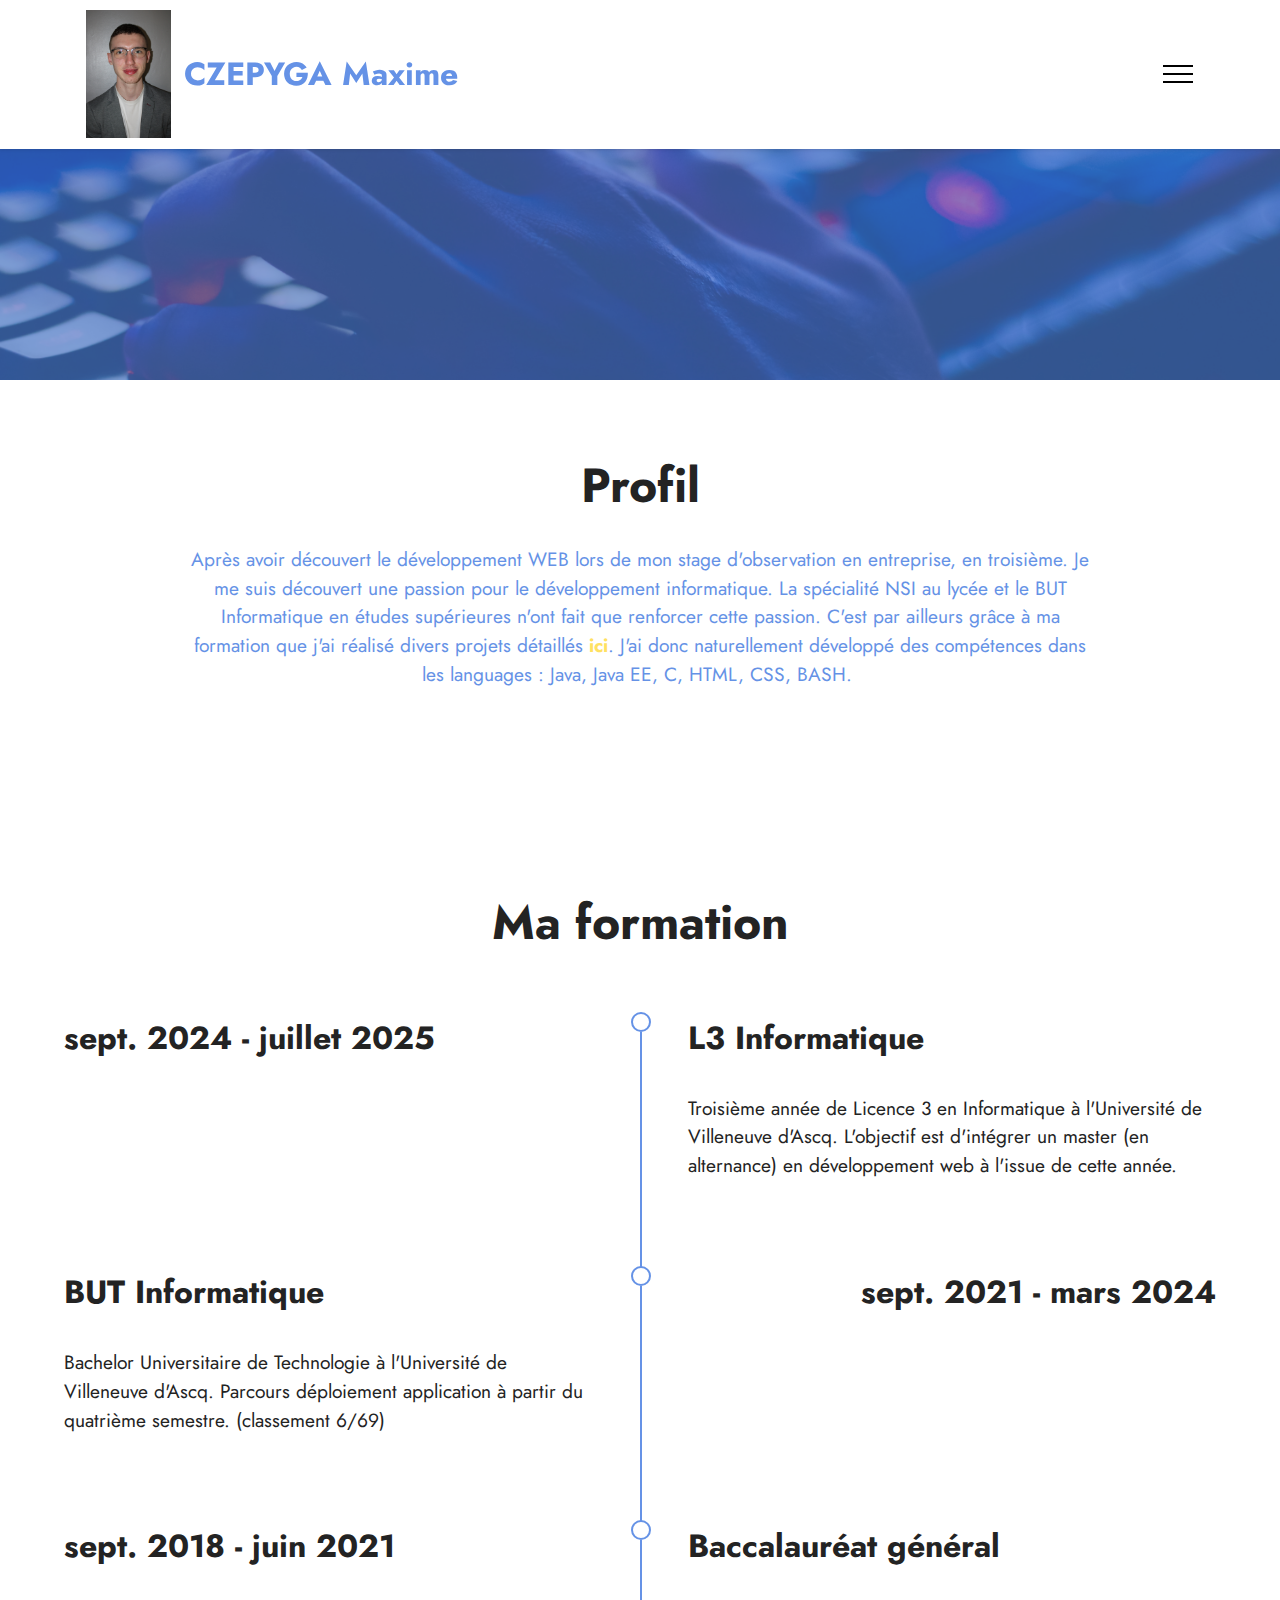
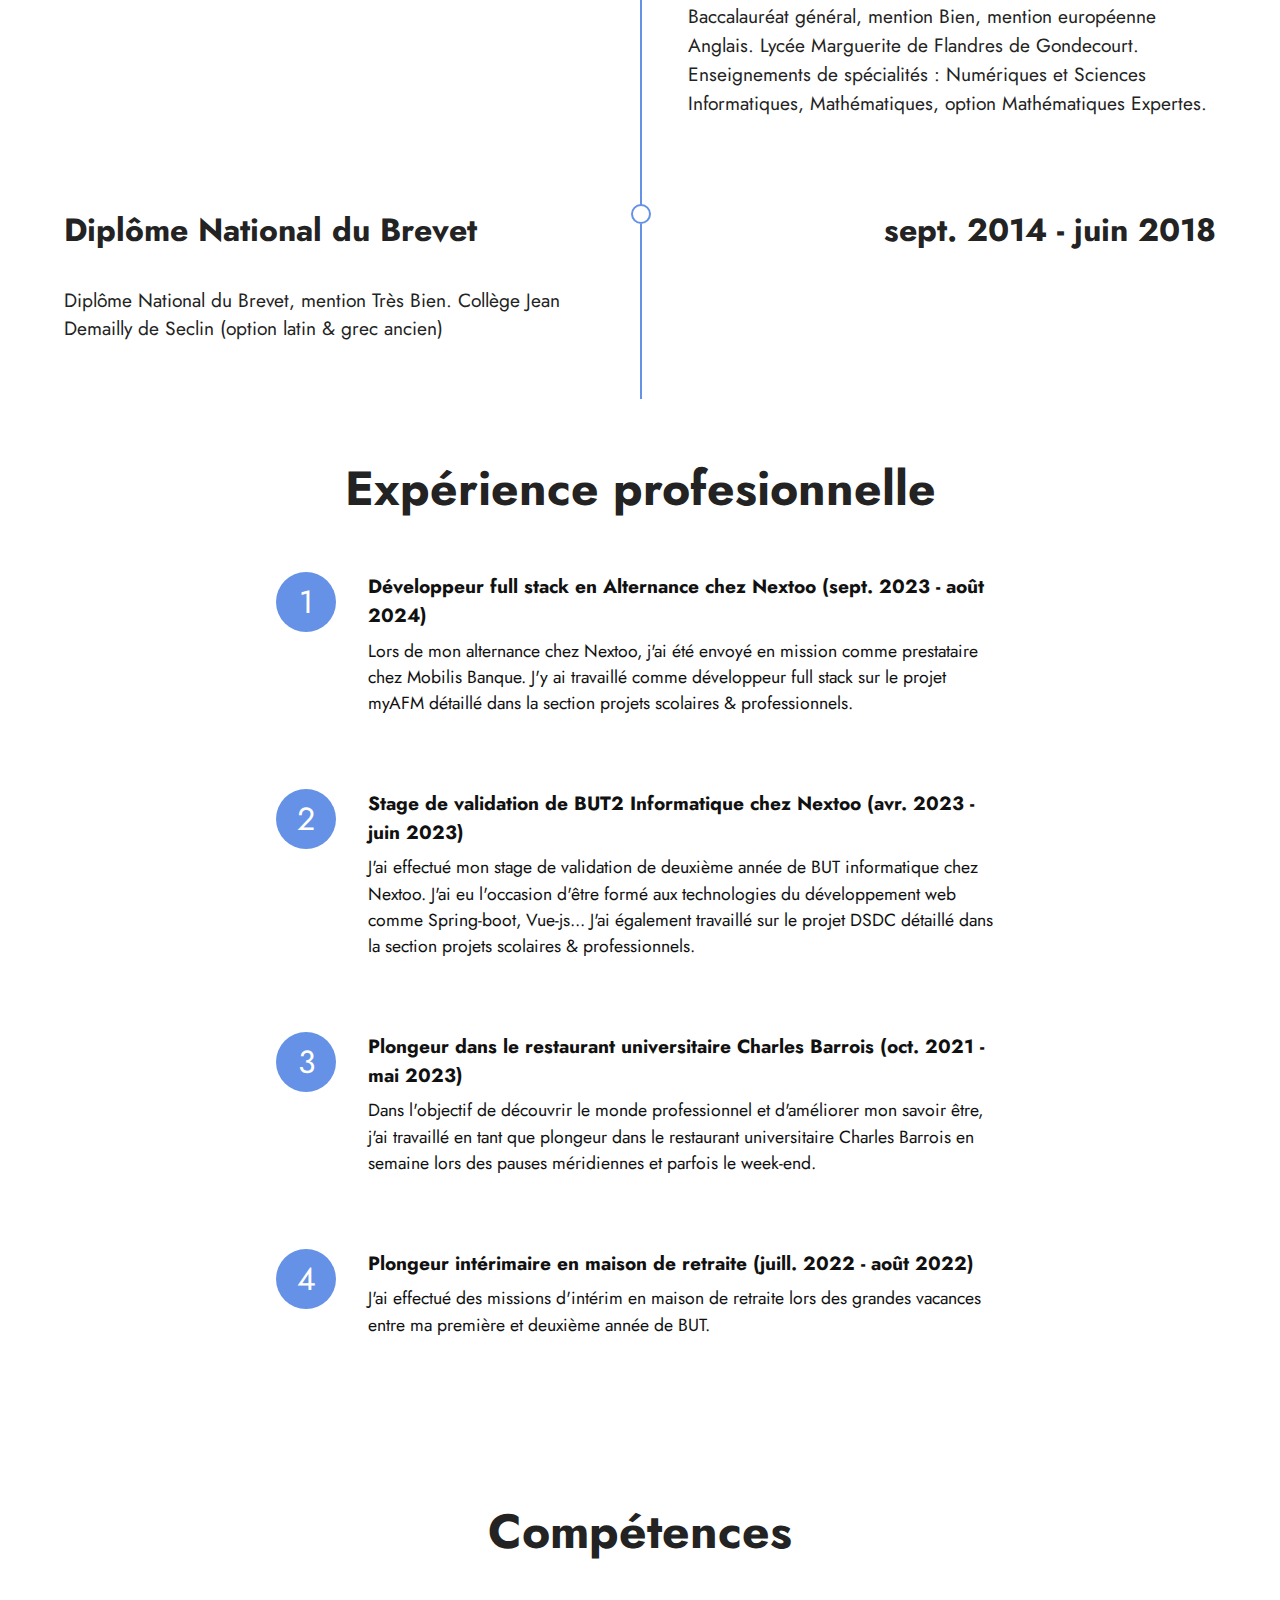
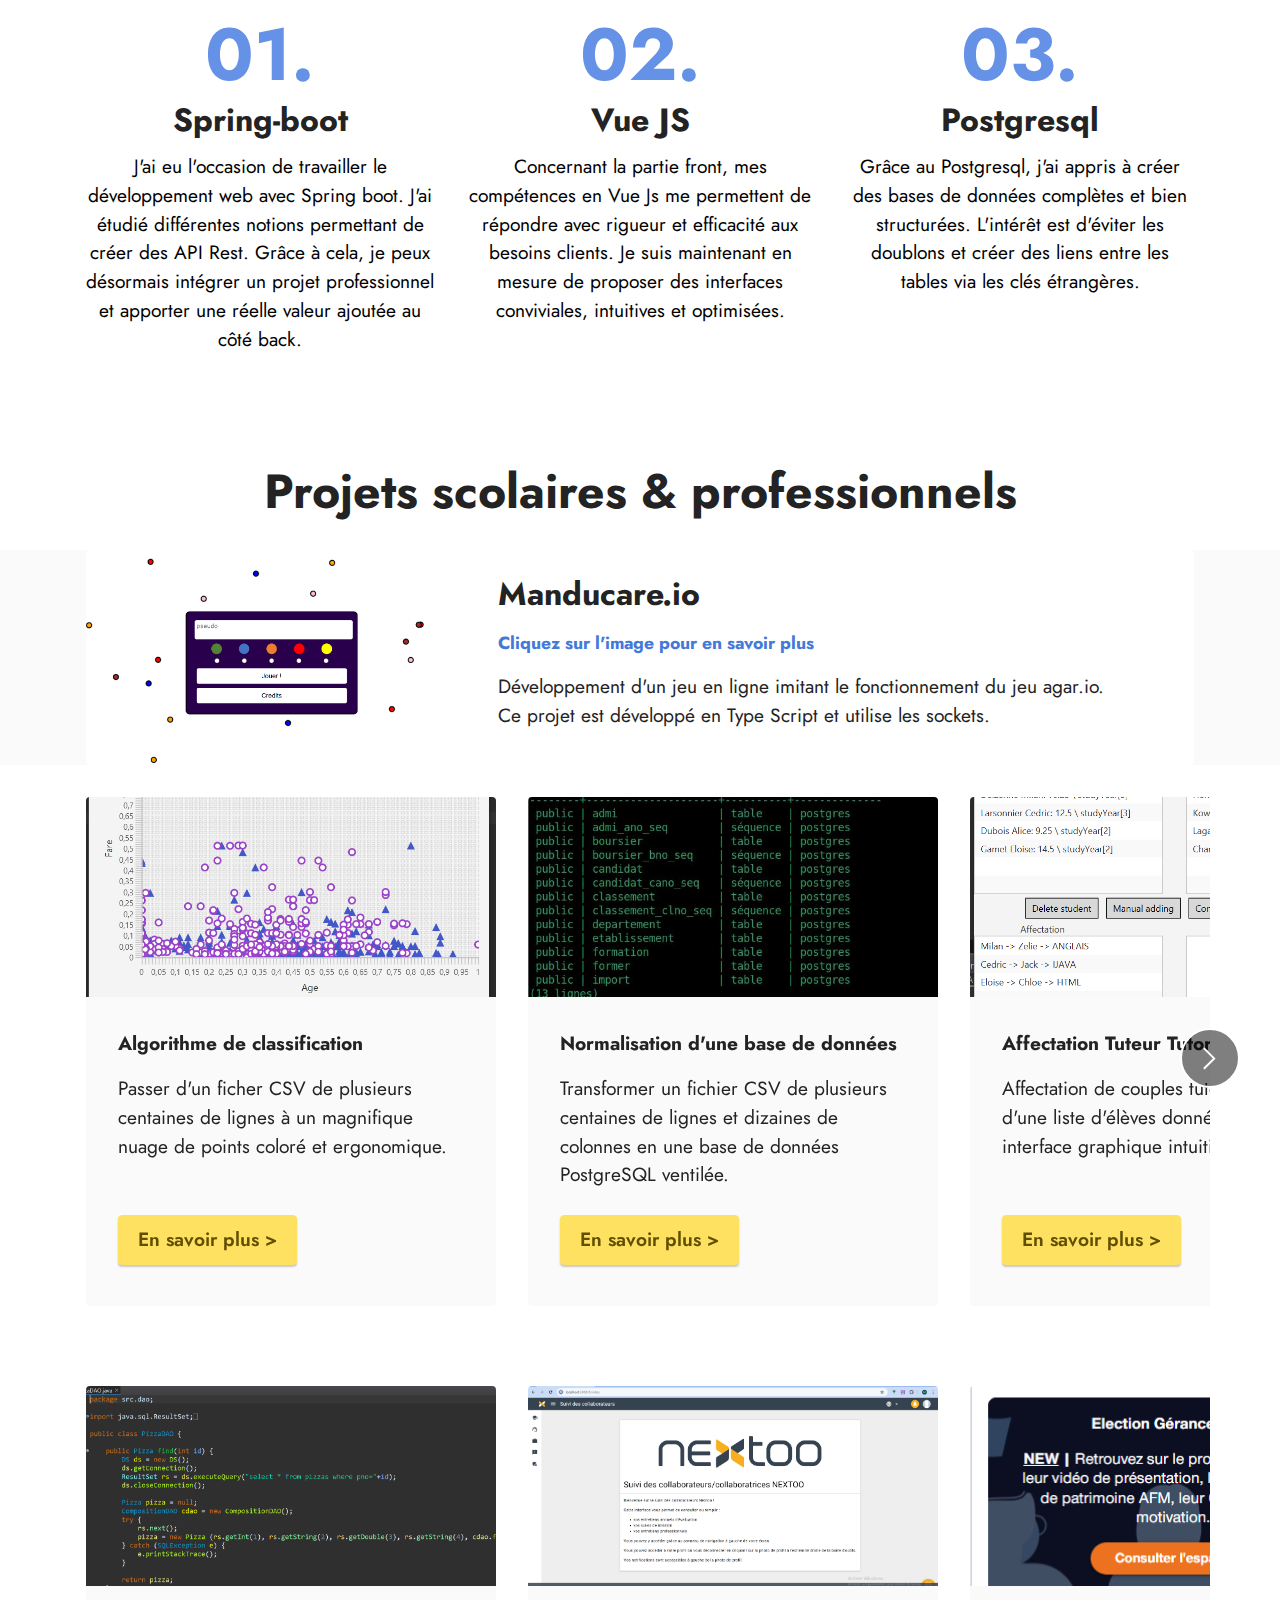
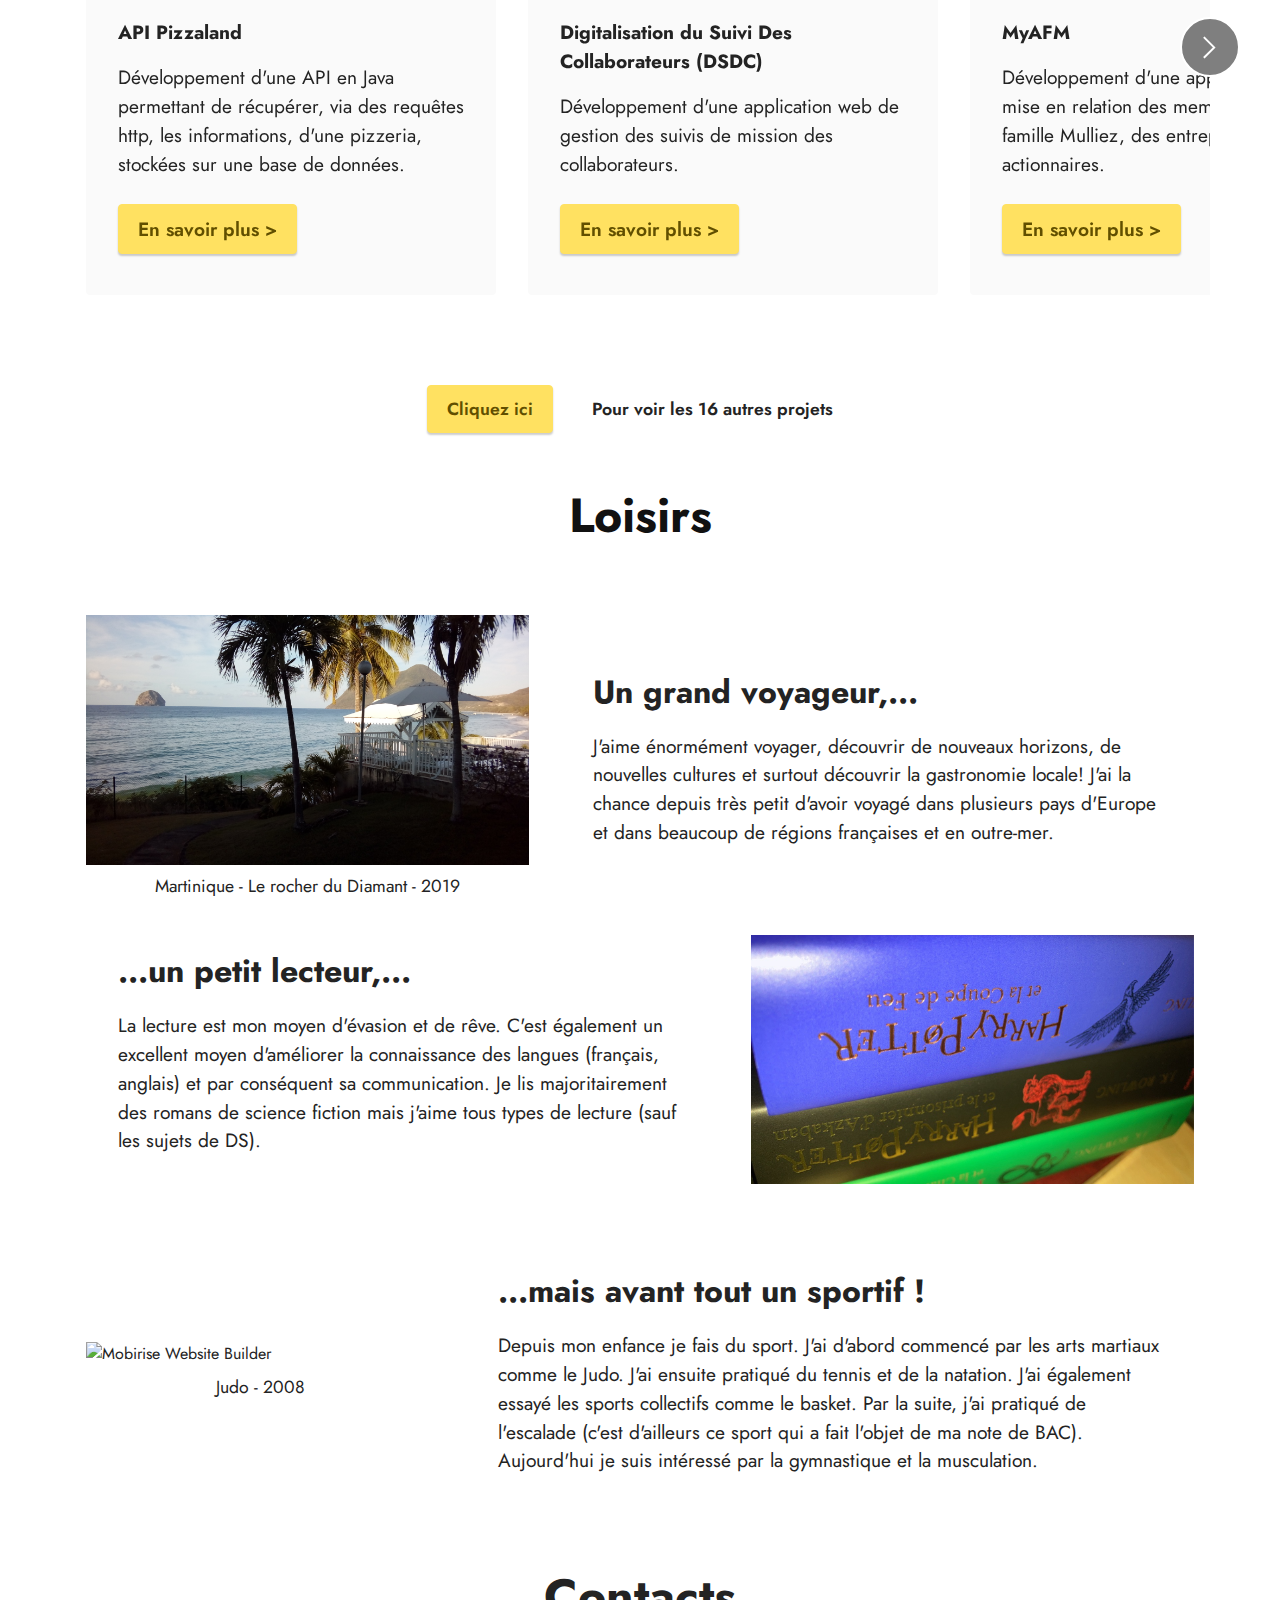
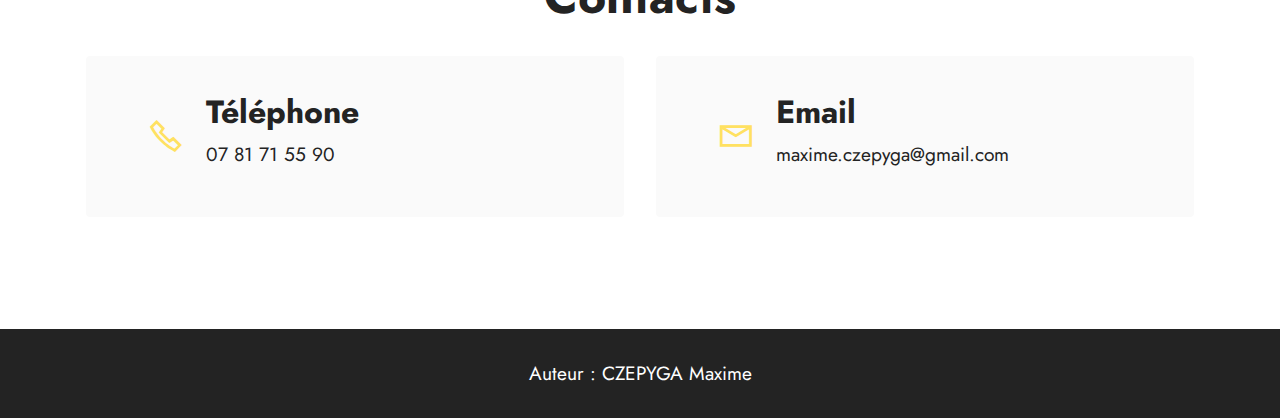
==== index.html @ dbf0fa05 "Add files via upload" ====
<!DOCTYPE html>
<html  >
<head>
  <!-- Site made with Mobirise Website Builder v5.6.13, https://mobirise.com -->
  <meta charset="UTF-8">
  <meta http-equiv="X-UA-Compatible" content="IE=edge">
  <meta name="generator" content="Mobirise v5.6.13, mobirise.com">
  <meta name="twitter:card" content="summary_large_image"/>
  <meta name="twitter:image:src" content="">
  <meta property="og:image" content="">
  <meta name="twitter:title" content="Mon portfolio">
  <meta name="viewport" content="width=device-width, initial-scale=1, minimum-scale=1">
  <link rel="shortcut icon" href="assets/images/photo-de-profil-1.jpg" type="image/x-icon">
  <meta name="description" content="">
  
  
  <title>Mon portfolio</title>
  <link rel="stylesheet" href="assets/web/assets/mobirise-icons2/mobirise2.css">
  <link rel="stylesheet" href="assets/bootstrap/css/bootstrap.min.css">
  <link rel="stylesheet" href="assets/bootstrap/css/bootstrap-grid.min.css">
  <link rel="stylesheet" href="assets/bootstrap/css/bootstrap-reboot.min.css">
  <link rel="stylesheet" href="assets/dropdown/css/style.css">
  <link rel="stylesheet" href="assets/socicon/css/styles.css">
  <link rel="stylesheet" href="assets/theme/css/style.css">
  <link rel="preload" href="https://fonts.googleapis.com/css?family=Jost:100,200,300,400,500,600,700,800,900,100i,200i,300i,400i,500i,600i,700i,800i,900i&display=swap" as="style" onload="this.onload=null;this.rel='stylesheet'">
  <noscript><link rel="stylesheet" href="https://fonts.googleapis.com/css?family=Jost:100,200,300,400,500,600,700,800,900,100i,200i,300i,400i,500i,600i,700i,800i,900i&display=swap"></noscript>
  <link rel="preload" as="style" href="assets/mobirise/css/mbr-additional.css"><link rel="stylesheet" href="assets/mobirise/css/mbr-additional.css" type="text/css">
  
  
  
  
</head>
<body>
  
  <section data-bs-version="5.1" class="menu menu1 cid-tnAchIpyPB" once="menu" id="menu1-0">
    

    <nav class="navbar navbar-dropdown navbar-fixed-top collapsed">
        <div class="container">
            <div class="navbar-brand">
                <span class="navbar-logo">
                    
                        <img src="assets/images/photo-de-profil-1.jpg" alt="Mobirise Website Builder" style="height: 8rem;">
                    
                </span>
                <span class="navbar-caption-wrap"><a class="navbar-caption text-success display-5" style="cursor: default;">CZEPYGA Maxime</a></span>
            </div>
            <button class="navbar-toggler" type="button" data-toggle="collapse" data-bs-toggle="collapse" data-target="#navbarSupportedContent" data-bs-target="#navbarSupportedContent" aria-controls="navbarNavAltMarkup" aria-expanded="false" aria-label="Toggle navigation">
                <div class="hamburger">
                    <span></span>
                    <span></span>
                    <span></span>
                    <span></span>
                </div>
            </button>
            <div class="collapse navbar-collapse" id="navbarSupportedContent">
                <ul class="navbar-nav nav-dropdown nav-right" data-app-modern-menu="true">
                    <li class="nav-item"><a class="nav-link link text-black text-primary display-4" href="index.html#content4-k">Profil</a></li>
                    <li class="nav-item"><a class="nav-link link text-black text-primary display-4" href="index.html#timeline1-d">Formation</a></li>
                    <li class="nav-item"><a class="nav-link link text-black text-primary display-4" href="index.html#content4-1p">Projets scolaires & professionnels</a></li>
                    <li class="nav-item"><a class="nav-link link text-black text-primary display-4" href="index.html#image1-g">Loisirs</a></li>
                    <li class="nav-item"><a class="nav-link link text-black text-primary display-4" href="index.html#contacts2-i">Contact</a></li></ul>
                
                
            </div>
        </div>
    </nav>
</section>

<section data-bs-version="5.1" class="info3 cid-tnAeCij2pX" id="info3-4">

    

    
    <div class="mbr-overlay" style="opacity: 0.6; background-color: rgb(68, 121, 217);">
    </div>

    <div class="container">
        <div class="row justify-content-center">
            <div class="card col-12 col-lg-10">
                <div class="card-wrapper">
                    <div class="card-box align-center">
                        <h4 class="card-title mbr-fonts-style align-center mb-4 display-1"></h4>
                        
                        
                    </div>
                </div>
            </div>
        </div>
    </div>
</section>

<section data-bs-version="5.1" class="content4 cid-tnApEkeN7K" id="content4-k">
    

    
    
    <div class="container">
        <div class="row justify-content-center">
            <div class="title col-md-12 col-lg-10">
                <h3 class="mbr-section-title mbr-fonts-style align-center mb-4 display-2">
                    <strong>Profil</strong></h3>
                <h4 class="mbr-section-subtitle align-center mbr-fonts-style mb-4 display-7">
                    Après avoir découvert le développement WEB lors de mon stage d'observation en entreprise, en troisième. Je me suis découvert une passion pour le développement informatique. La spécialité NSI au lycée et le BUT Informatique en études supérieures n'ont fait que renforcer cette passion. C'est par ailleurs grâce à ma formation que j'ai réalisé divers projets détaillés <a href="index.html#slider4-1j" class="text-primary"><strong>ici</strong></a>. J'ai donc naturellement développé des compétences dans les languages : Java, Java EE, C, HTML, CSS, BASH.&nbsp;</h4>
                
            </div>
        </div>
    </div>
</section>

<section data-bs-version="5.1" class="timeline1 cid-tnAfLtJvuX" id="timeline1-d">
    

    
    
    <div class="timelines-container container-fluid" mbri-timelines="">
        <div class="mbr-section-head">
            <h3 class="mbr-section-title mbr-fonts-style align-center mb-0 display-2">
                <strong>Ma formation</strong></h3>
            
        </div>
        <div class="row timeline-element mb-2 mt-4">
            <div class="timeline-date col-12 col-md-6">
                <div class="timeline-date-wrapper">
                    <p class="mbr-timeline-date mbr-fonts-style display-5">
                        <strong>sept. 2024 - juillet 2025</strong></p>
                </div>
            </div>
            <span class="iconBackground"></span>
            <div class="col-12 col-md-6">
                <div class="timeline-text-wrapper">
                    <h4 class="mbr-timeline-title mbr-fonts-style mb-4 display-5"><strong>L3 Informatique&nbsp;</strong></h4>
                    
                    <p class="mbr-text mbr-fonts-style display-7">Troisième année de Licence 3 en Informatique à l'Université de Villeneuve d'Ascq. L'objectif est d'intégrer un master (en alternance) en développement web à l'issue de cette année.</p>
                </div>
            </div>
        </div>
        <div class="row timeline-element mb-2">
            <div class="col-12 col-md-6">
                <div class="timeline-text-wrapper">
                    <h4 class="mbr-timeline-title mbr-fonts-style mb-4 display-5"><strong>BUT Informatique&nbsp;</strong></h4>
                    
                    <p class="mbr-text mbr-fonts-style display-7">Bachelor Universitaire de Technologie à l'Université de Villeneuve d'Ascq. Parcours déploiement application à partir du quatrième semestre. (classement 6/69)</p>
                </div>
            </div>
            <span class="iconBackground"></span>
            <div class="timeline-date col-12 col-md-6">
                <div class="timeline-date-wrapper">
                    <p class="mbr-timeline-date mbr-fonts-style display-5"><strong>sept. 2021 - mars 2024</strong><br></p>
                </div>
            </div>
        </div>
        <div class="row timeline-element mb-2">
            <div class="timeline-date col-12 col-md-6">
                <div class="timeline-date-wrapper">
                    <p class="mbr-timeline-date mbr-fonts-style display-5"><strong>sept. 2018 - juin 2021</strong><br></p>
                </div>
            </div>
            <span class="iconBackground"></span>
            <div class="col-12 col-md-6">
                <div class="timeline-text-wrapper">
                    <h4 class="mbr-timeline-title mbr-fonts-style mb-4 display-5"><strong>Baccalauréat général&nbsp;</strong></h4>
                    
                    <p class="mbr-text mbr-fonts-style display-7">
                        Baccalauréat général, mention Bien, mention européenne Anglais. Lycée Marguerite de Flandres de Gondecourt. Enseignements de spécialités : Numériques et Sciences Informatiques, Mathématiques, option Mathématiques Expertes.</p>
                </div>
            </div>
        </div>
        <div class="row timeline-element mb-2">
            <div class="col-12 col-md-6">
                <div class="timeline-text-wrapper">
                    <h4 class="mbr-timeline-title mbr-fonts-style mb-4 display-5"><strong>Diplôme National du Brevet</strong></h4>
                    
                    <p class="mbr-text mbr-fonts-style display-7">
                        Diplôme National du Brevet, mention Très Bien. Collège Jean Demailly de Seclin (option latin &amp; grec ancien)
                    </p>
                </div>
            </div>
            <span class="iconBackground"></span>
            <div class="timeline-date col-12 col-md-6">
                <div class="timeline-date-wrapper">
                    <p class="mbr-timeline-date mbr-fonts-style display-5"><strong>&nbsp;sept. 2014 - juin 2018</strong></p>
                </div>
            </div>
        </div>
        
        
        
        
        
        
        
        
    </div>
</section>

<section data-bs-version="5.1" class="features19 cid-udN1yc8t5Q" id="features20-2m">

    

    
    
    <div class="container">
        <div class="row justify-content-center">
            <div class="col-md-12 col-lg-9">
                <div class="card-wrapper pb-4">
                    <div class="card-box align-center">
                        <h4 class="card-title mbr-fonts-style mb-4 display-2">
                            <strong>Expérience profesionnelle</strong></h4>
                        
                        
                    </div>
                </div>
            </div>
            <div class="col-12 col-md-8">
                <div class="item mbr-flex">
                    <div class="icon-box">
                        <span class="step-number mbr-fonts-style display-5">1</span>
                    </div>
                    <div class="text-box">
                        <h4 class="icon-title card-title mbr-black mbr-fonts-style display-7"><strong>Développeur full stack en Alternance chez Nextoo (sept. 2023 - août 2024)</strong></h4>
                        <h5 class="icon-text mbr-black mbr-fonts-style display-4">Lors de mon alternance chez Nextoo, j'ai été envoyé en mission comme prestataire chez Mobilis Banque. J'y ai travaillé comme développeur full stack sur le projet myAFM détaillé dans la section projets scolaires &amp; professionnels.</h5>
                    </div>
                </div>
                <div class="item mbr-flex">
                    <div class="icon-box">
                        <span class="step-number mbr-fonts-style display-5">2</span>
                    </div>
                    <div class="text-box">
                        <h4 class="icon-title card-title mbr-black mbr-fonts-style display-7">
                            <strong>Stage de validation de BUT2 Informatique chez Nextoo (avr. 2023 - juin 2023)</strong></h4>
                        <h5 class="icon-text mbr-black mbr-fonts-style display-4">J'ai effectué mon stage de validation de deuxième année de BUT informatique chez Nextoo. J'ai eu l'occasion d'être formé aux technologies du développement web comme Spring-boot, Vue-js... J'ai également travaillé sur le projet DSDC détaillé dans la section projets scolaires &amp; professionnels.</h5>
                    </div>
                </div>
                <div class="item mbr-flex">
                    <div class="icon-box">
                        <span class="step-number mbr-fonts-style display-5">3</span>
                    </div>
                    <div class="text-box">
                        <h4 class="icon-title card-title mbr-black mbr-fonts-style display-7"><strong>Plongeur dans le restaurant universitaire Charles Barrois (oct. 2021 - mai 2023)</strong></h4>
                        <h5 class="icon-text mbr-black mbr-fonts-style display-4">Dans l'objectif de découvrir le monde professionnel et d'améliorer mon savoir être, j'ai travaillé en tant que plongeur dans le restaurant universitaire Charles Barrois en semaine lors des pauses méridiennes et parfois le week-end.</h5>
                    </div>
                </div>
                <div class="item mbr-flex last">
                    <div class="icon-box">
                        <span class="step-number mbr-fonts-style display-5">4</span>
                    </div>
                    <div class="text-box">
                        <h4 class="icon-title card-title mbr-black mbr-fonts-style display-7"><strong>Plongeur intérimaire en maison de retraite (juill. 2022 - août 2022)</strong></h4>
                        <h5 class="icon-text mbr-black mbr-fonts-style display-4">J'ai effectué des missions d'intérim en maison de retraite lors des grandes vacances entre ma première et deuxième année de BUT.</h5>
                    </div>
                </div>
                
                
                
                
                
                
            </div>
        </div>
    </div>
</section>

<section data-bs-version="5.1" class="features23 cid-udNwYEdcbr" id="features23-2w">

    

    
    
    <div class="container">
        <div class="card-wrapper">
            <div class="card-box align-left">
                <h4 class="mbr-section-title mbr-fonts-style display-2">
                    <strong>Compétences</strong></h4>
                
                
            </div>
        </div>
        <!-- col-12 col-md-6 col-lg-4 -->
        <div class="row justify-content-center content-row mt-4">
            <div class="card p-4 p-md-3 col-md-6 col-lg-4">
                <div class="card-box">
                    <div class="title">
                        <span class="num mbr-fonts-style display-1"><strong>01.</strong></span>
                    </div>
                    <h4 class="card-title mbr-fonts-style display-5">
                        <strong>Spring-boot</strong></h4>
                    <p class="mbr-text card-text mbr-fonts-style display-7">J'ai eu l'occasion de travailler le développement web avec Spring boot. J'ai étudié différentes notions permettant de créer des API Rest. Grâce à cela, je peux désormais intégrer un projet professionnel et apporter une réelle valeur ajoutée au côté back.</p>
                </div>
            </div>
            <div class="card p-4 p-md-3 col-md-6 col-lg-4">
                <div class="card-box">
                    <div class="title">
                        <span class="num mbr-fonts-style display-1"><strong>02.</strong></span>
                    </div>
                    <h4 class="card-title mbr-fonts-style display-5">
                        <strong>Vue JS</strong></h4>
                    <p class="mbr-text card-text mbr-fonts-style display-7">Concernant la partie front, mes compétences en Vue Js me permettent de répondre avec rigueur et efficacité aux besoins clients. Je suis maintenant en mesure de proposer des interfaces conviviales, intuitives et optimisées.</p>
                </div>
            </div>
            <div class="card p-4 p-md-3 col-md-6 col-lg-4">
                <div class="card-box">
                    <div class="title">
                        <span class="num mbr-fonts-style display-1"><strong>03.</strong></span>
                    </div>
                    <h4 class="card-title mbr-fonts-style display-5">
                        <strong>Postgresql</strong></h4>
                    <p class="mbr-text card-text mbr-fonts-style display-7">Grâce au Postgresql, j'ai appris à créer des bases de données complètes et bien structurées. L'intérêt est d'éviter les doublons et créer des liens entre les tables via les clés étrangères.</p>
                </div>
            </div>
            
            
            
            
            
        </div>
    </div>
</section>

<section data-bs-version="5.1" class="content4 cid-tBoMfVq2Lo" id="content4-1p">
    

    
    
    <div class="container">
        <div class="row justify-content-center">
            <div class="title col-md-12 col-lg-10">
                <h3 class="mbr-section-title mbr-fonts-style align-center mb-4 display-2"><strong>Projets scolaires &amp; professionnels</strong></h3>
                
                
            </div>
        </div>
    </div>
</section>

<section data-bs-version="5.1" class="team2 cid-tBNU3kqeEn" xmlns="http://www.w3.org/1999/html" id="team2-1r">
    

    
    
    <div class="container">
        <div class="card">
            <div class="card-wrapper">
                <div class="row align-items-center">
                    <div class="col-12 col-md-4">
                        <div class="image-wrapper">
                            <a href="page9.html"><img src="assets/images/capture1.png" alt="Mobirise Website Builder"></a>
                        </div>
                    </div>
                    <div class="col-12 col-md">
                        <div class="card-box">
                            <h5 class="card-title mbr-fonts-style m-0 mb-3 display-5">
                                <strong>Manducare.io</strong></h5>
                            <h6 class="card-subtitle mbr-fonts-style mb-3 display-4">
                                <strong>Cliquez sur l'image pour en savoir plus</strong></h6>
                            <p class="mbr-text mbr-fonts-style display-7">
                                Développement d'un jeu en ligne imitant le fonctionnement du jeu agar.io. Ce projet est développé en Type Script et utilise les sockets.&nbsp;</p>
                            
                        </div>
                    </div>
                </div>
            </div>
        </div>
        
        
    </div>
</section>

<section data-bs-version="5.1" class="slider4 mbr-embla cid-tnEIXW7ovi" id="slider4-1j">
    
    
    <div class="position-relative text-center">
        
        <div class="embla mt-4" data-skip-snaps="true" data-align="center" data-contain-scroll="trimSnaps" data-auto-play-interval="5" data-draggable="true">
            <div class="embla__viewport container">
                <div class="embla__container">
                    
                    
                    <div class="embla__slide slider-image item active" style="margin-left: 1rem; margin-right: 1rem;">
                        <div class="slide-content">
                            <div class="item-wrapper">
                                <div class="item-img">
                                    <img src="assets/images/interface-t.png" alt="Mobirise Website Builder" data-slide-to="1" data-bs-slide-to="1">
                                </div>
                            </div>
                            <div class="item-content">
                                <h5 class="item-title mbr-fonts-style display-7"><strong>Algorithme de classification</strong></h5>
                                
                                <p class="mbr-text mbr-fonts-style mt-3 display-7">Passer d'un ficher CSV de plusieurs centaines de lignes à un magnifique nuage de points coloré et ergonomique. <br></p>
                            </div>
                            <div class="mbr-section-btn item-footer mt-2"><a href="page1.html" class="btn btn-primary item-btn display-7" target="_blank">En savoir plus &gt;</a></div>
                        </div>
                    </div><div class="embla__slide slider-image item" style="margin-left: 1rem; margin-right: 1rem;">
                        <div class="slide-content">
                            <div class="item-wrapper">
                                <div class="item-img">
                                    <img src="assets/images/liste-tables.jpg" alt="Mobirise Website Builder" data-slide-to="1" data-bs-slide-to="1">
                                </div>
                            </div>
                            <div class="item-content">
                                <h5 class="item-title mbr-fonts-style display-7"><strong>Normalisation d'une base de données</strong></h5>
                                
                                <p class="mbr-text mbr-fonts-style mt-3 display-7">Transformer un fichier CSV de plusieurs centaines de lignes et dizaines de colonnes en une base de données PostgreSQL ventilée. <br></p>
                            </div>
                            <div class="mbr-section-btn item-footer mt-2"><a href="page6.html" class="btn btn-primary item-btn display-7" target="_blank">En savoir plus
                                    &gt;</a></div>
                        </div>
                    </div><div class="embla__slide slider-image item" style="margin-left: 1rem; margin-right: 1rem;">
                        <div class="slide-content">
                            <div class="item-wrapper">
                                <div class="item-img">
                                    <img src="assets/images/interface-tuteur.png" alt="Mobirise Website Builder" data-slide-to="2" data-bs-slide-to="2">
                                </div>
                            </div>
                            <div class="item-content">
                                <h5 class="item-title mbr-fonts-style display-7"><strong>Affectation Tuteur Tutoré</strong></h5>
                                
                                <p class="mbr-text mbr-fonts-style mt-3 display-7">Affectation de couples tuteurs / tutorés d'une liste d'élèves donnés avec et sans interface graphique intuitive. <br></p>
                            </div>
                            <div class="mbr-section-btn item-footer mt-2"><a href="page5.html" class="btn btn-primary item-btn display-7" target="_blank">En savoir plus
                                    &gt;</a></div>
                        </div>
                    </div>
                    
                </div>
            </div>
            <button class="embla__button embla__button--prev">
                <span class="mobi-mbri mobi-mbri-arrow-prev mbr-iconfont" aria-hidden="true"></span>
                <span class="sr-only visually-hidden visually-hidden">Previous</span>
            </button>
            <button class="embla__button embla__button--next">
                <span class="mobi-mbri mobi-mbri-arrow-next mbr-iconfont" aria-hidden="true"></span>
                <span class="sr-only visually-hidden visually-hidden">Next</span>
            </button>
        </div>
    </div>
</section>

<section data-bs-version="5.1" class="slider4 mbr-embla cid-udMZ29cR6y" id="slider4-2l">
    
    
    <div class="position-relative text-center">
        
        <div class="embla mt-4" data-skip-snaps="true" data-align="center" data-contain-scroll="trimSnaps" data-auto-play-interval="5" data-draggable="true">
            <div class="embla__viewport container">
                <div class="embla__container">
                    
                    
                    <div class="embla__slide slider-image item active" style="margin-left: 1rem; margin-right: 1rem;">
                        <div class="slide-content">
                            <div class="item-wrapper">
                                <div class="item-img">
                                    <img src="assets/images/capture2.png" alt="Mobirise Website Builder" data-slide-to="1" data-bs-slide-to="1">
                                </div>
                            </div>
                            <div class="item-content">
                                <h5 class="item-title mbr-fonts-style display-7"><strong>API Pizzaland</strong></h5>
                                
                                <p class="mbr-text mbr-fonts-style mt-3 display-7">Développement d'une API en Java permettant de récupérer, via des requêtes http, les informations, d'une pizzeria, stockées sur une base de données. <br></p>
                            </div>
                            <div class="mbr-section-btn item-footer mt-2"><a href="page7.html" class="btn btn-primary item-btn display-7" target="_blank">En savoir plus &gt;</a></div>
                        </div>
                    </div><div class="embla__slide slider-image item" style="margin-left: 1rem; margin-right: 1rem;">
                        <div class="slide-content">
                            <div class="item-wrapper">
                                <div class="item-img">
                                    <img src="assets/images/dsdc.png" alt="DSDC" data-slide-to="1" data-bs-slide-to="1">
                                </div>
                            </div>
                            <div class="item-content">
                                <h5 class="item-title mbr-fonts-style display-7"><strong>Digitalisation du Suivi Des Collaborateurs (DSDC)</strong></h5>
                                
                                <p class="mbr-text mbr-fonts-style mt-3 display-7">Développement d'une application web de gestion des suivis de mission des collaborateurs.<br></p>
                            </div>
                            <div class="mbr-section-btn item-footer mt-2"><a href="page8.html" class="btn btn-primary item-btn display-7" target="_blank">En savoir plus
                                    &gt;</a></div>
                        </div>
                    </div><div class="embla__slide slider-image item" style="margin-left: 1rem; margin-right: 1rem;">
                        <div class="slide-content">
                            <div class="item-wrapper">
                                <div class="item-img">
                                    <img src="assets/images/myafm-1.png" alt="myAFM" data-slide-to="2" data-bs-slide-to="2">
                                </div>
                            </div>
                            <div class="item-content">
                                <h5 class="item-title mbr-fonts-style display-7"><strong>MyAFM</strong></h5>
                                
                                <p class="mbr-text mbr-fonts-style mt-3 display-7">Développement d'une application web de mise en relation des membres de la famille Mulliez, des entreprises et actionnaires.<br></p>
                            </div>
                            <div class="mbr-section-btn item-footer mt-2"><a href="page10.html" class="btn btn-primary item-btn display-7" target="_blank">En savoir plus
                                    &gt;</a></div>
                        </div>
                    </div>
                    
                </div>
            </div>
            <button class="embla__button embla__button--prev">
                <span class="mobi-mbri mobi-mbri-arrow-prev mbr-iconfont" aria-hidden="true"></span>
                <span class="sr-only visually-hidden visually-hidden">Previous</span>
            </button>
            <button class="embla__button embla__button--next">
                <span class="mobi-mbri mobi-mbri-arrow-next mbr-iconfont" aria-hidden="true"></span>
                <span class="sr-only visually-hidden visually-hidden">Next</span>
            </button>
        </div>
    </div>
</section>

<section data-bs-version="5.1" class="content11 cid-tnD6wicbwN" id="content11-l">
    
    <div class="container">
        <div class="row justify-content-center">
            <div class="col-md-12 col-lg-9">
                <div class="mbr-section-btn align-center"><a class="btn btn-primary display-4" href="page4.html">Cliquez ici</a>
                    <a class="btn btn-black-outline display-4" href="">Pour voir les 16 autres projets</a></div>
            </div>
        </div>
    </div>
</section>

<section data-bs-version="5.1" class="features21 cid-tnD7ScN8ts" id="features22-m">

    

    
    
    <div class="container">
        <div class="row justify-content-center">
            <div class="col-12 col-md-8">
                <div class="item mbr-flex">
                    <div class="icon-box w-100">
                        <span class="step-number mbr-fonts-style display-1"></span>
                    </div>
                    <div class="text-box">
                        <h4 class="icon-title card-title mbr-black mbr-fonts-style display-2">
                            <strong>Loisirs</strong></h4>
                        
                        
                    </div>
                </div>
                
                
                
                
                
                
                
            </div>
        </div>
    </div>
</section>

<section data-bs-version="5.1" class="image1 cid-tnAhNbns5b" id="image1-g">
    

    
    

    <div class="container">
        <div class="row align-items-center">
            <div class="col-12 col-lg-5">
                <div class="image-wrapper">
                    <img src="assets/images/20170409-70411.jpg" alt="Mobirise Website Builder">
                    <p class="mbr-description mbr-fonts-style pt-2 align-center display-4">
                    Martinique - Le rocher du Diamant - 2019</p>
                </div>
            </div>
            <div class="col-12 col-lg">
                <div class="text-wrapper">
                    <h3 class="mbr-section-title mbr-fonts-style mb-3 display-5">
                        <strong>Un grand voyageur,...</strong></h3>
                    <p class="mbr-text mbr-fonts-style display-7">
                        J'aime énormément voyager, découvrir de nouveaux horizons, de nouvelles cultures et surtout découvrir la gastronomie locale! J'ai la chance depuis très petit d'avoir voyagé dans plusieurs pays d'Europe et dans beaucoup de régions françaises et en outre-mer.</p>
                </div>
            </div>
        </div>
    </div>
</section>

<section data-bs-version="5.1" class="image2 cid-tnAhO9lXpw" id="image2-h">
    

    
    

    <div class="container">
        <div class="row align-items-center">
            <div class="col-12 col-lg-5">
                <div class="image-wrapper">
                    <img src="assets/images/img-2977.jpg" alt="Mobirise Website Builder">
                    
                </div>
            </div>
            <div class="col-12 col-lg">
                <div class="text-wrapper">
                    <h3 class="mbr-section-title mbr-fonts-style mb-3 display-5">
                        <strong>...un petit lecteur,...</strong></h3>
                    <p class="mbr-text mbr-fonts-style display-7">La lecture est mon moyen d'évasion et de rêve. C'est également un excellent moyen d'améliorer la connaissance des langues (français, anglais) et par conséquent sa communication. Je lis majoritairement des romans de science fiction mais j'aime tous types de lecture (sauf les sujets de DS).&nbsp;</p>
                </div>
            </div>
        </div>
    </div>
</section>

<section data-bs-version="5.1" class="image1 cid-tnD9MwvFLK" id="image1-n">
    

    
    

    <div class="container">
        <div class="row align-items-center">
            <div class="col-12 col-lg-4">
                <div class="image-wrapper">
                    <img src="assets/images/p1000217.jpg" alt="Mobirise Website Builder">
                    <p class="mbr-description mbr-fonts-style pt-2 align-center display-4">
                    Judo - 2008</p>
                </div>
            </div>
            <div class="col-12 col-lg">
                <div class="text-wrapper">
                    <h3 class="mbr-section-title mbr-fonts-style mb-3 display-5">
                        <strong>...mais avant tout un sportif !</strong></h3>
                    <p class="mbr-text mbr-fonts-style display-7">
                        Depuis mon enfance je fais du sport. J'ai d'abord commencé par les arts martiaux comme le Judo. J'ai ensuite pratiqué du tennis et de la natation. J'ai également essayé les sports collectifs comme le basket. Par la suite, j'ai pratiqué de l'escalade (c'est d'ailleurs ce sport qui a fait l'objet de ma note de BAC). Aujourd'hui je suis intéressé par la gymnastique et la musculation.&nbsp;</p>
                </div>
            </div>
        </div>
    </div>
</section>

<section data-bs-version="5.1" class="contacts2 cid-tnAhRhakf8" id="contacts2-i">
    <!---->
    

    
    
    <div class="container">
        <div class="mbr-section-head">
            <h3 class="mbr-section-title mbr-fonts-style align-center mb-0 display-2">
                <strong>Contacts</strong>
            </h3>
            
        </div>
        <div class="row justify-content-center mt-4">
            <div class="card col-12 col-md-6">
                <div class="card-wrapper">
                    <div class="image-wrapper">
                        <span class="mbr-iconfont mobi-mbri-phone mobi-mbri"></span>
                    </div>
                    <div class="text-wrapper">
                        <h6 class="card-title mbr-fonts-style mb-1 display-5">
                            <strong>Téléphone</strong></h6>
                        <p class="mbr-text mbr-fonts-style display-7">07 81 71 55 90</p>
                    </div>
                </div>
            </div>
            <div class="card col-12 col-md-6">
                <div class="card-wrapper">
                    <div class="image-wrapper">
                        <span class="mbr-iconfont mobi-mbri-letter mobi-mbri"></span>
                    </div>
                    <div class="text-wrapper">
                        <h6 class="card-title mbr-fonts-style mb-1 display-5">
                            <strong>Email</strong>
                        </h6>
                        <p class="mbr-text mbr-fonts-style display-7">maxime.czepyga@gmail.com</p>
                    </div>
                </div>
            </div>
            
            
        </div>
    </div>
</section>

<section data-bs-version="5.1" class="footer7 cid-tnAhV83R4r" once="footers" id="footer7-j">

    

    

    <div class="container">
        <div class="media-container-row align-center mbr-white">
            <div class="col-12">
                <p class="mbr-text mb-0 mbr-fonts-style display-7">Auteur : CZEPYGA Maxime</p>
            </div>
        </div>
    </div>
</section>

<section class="display-7" style="padding: 0;align-items: center;justify-content: center;flex-wrap: wrap;    align-content: center;display: flex;position: relative; max-height: 0rem;">
    <a href="https://mobiri.se/2910523" style="flex: 1 1;height: 0rem;position: absolute;width: 100%;z-index: 1;">
        <img alt="" style="height: 0rem;" src="[data-uri]">
    </a>
    <p style="margin: 0;text-align: center;" class="display-7">
        &#8204;
    </p>
    <a style="z-index:1;" href="https://mobirise.com"></a>
</section>

<script src="assets/bootstrap/js/bootstrap.bundle.min.js"></script>  
<script src="assets/smoothscroll/smooth-scroll.js"></script>  
<script src="assets/ytplayer/index.js"></script>  
<script src="assets/dropdown/js/navbar-dropdown.js"></script>  
<script src="assets/embla/embla.min.js"></script>  
<script src="assets/embla/script.js"></script>  
<script src="assets/theme/js/script.js"></script>  
  
  
</body>
</html>
---- assets/web/assets/mobirise-icons2/mobirise2.css ----
@font-face {
  font-family: 'Moririse2';
  font-display: swap;
  src:  url('mobirise2.eot?f2bix4');
  src:  url('mobirise2.eot?f2bix4#iefix') format('embedded-opentype'),
    url('mobirise2.ttf?f2bix4') format('truetype'),
    url('mobirise2.woff?f2bix4') format('woff'),
    url('mobirise2.svg?f2bix4#mobirise2') format('svg');
  font-weight: normal;
  font-style: normal;
}

[class^="mobi-"], [class*=" mobi-"] {
  /* use !important to prevent issues with browser extensions that change fonts */
  font-family: 'Moririse2' !important;
  speak: none;
  font-style: normal;
  font-weight: normal;
  font-variant: normal;
  text-transform: none;
  line-height: 1;

  /* Better Font Rendering =========== */
  -webkit-font-smoothing: antialiased;
  -moz-osx-font-smoothing: grayscale;
}

.mobi-mbri-add-submenu:before {
  content: "\e900";
}
.mobi-mbri-alert:before {
  content: "\e901";
}
.mobi-mbri-align-center:before {
  content: "\e902";
}
.mobi-mbri-align-justify:before {
  content: "\e903";
}
.mobi-mbri-align-left:before {
  content: "\e904";
}
.mobi-mbri-align-right:before {
  content: "\e905";
}
.mobi-mbri-android:before {
  content: "\e906";
}
.mobi-mbri-apple:before {
  content: "\e907";
}
.mobi-mbri-arrow-down:before {
  content: "\e908";
}
.mobi-mbri-arrow-next:before {
  content: "\e909";
}
.mobi-mbri-arrow-prev:before {
  content: "\e90a";
}
.mobi-mbri-arrow-up:before {
  content: "\e90b";
}
.mobi-mbri-bold:before {
  content: "\e90c";
}
.mobi-mbri-bookmark:before {
  content: "\e90d";
}
.mobi-mbri-bootstrap:before {
  content: "\e90e";
}
.mobi-mbri-briefcase:before {
  content: "\e90f";
}
.mobi-mbri-browse:before {
  content: "\e910";
}
.mobi-mbri-bulleted-list:before {
  content: "\e911";
}
.mobi-mbri-calendar:before {
  content: "\e912";
}
.mobi-mbri-camera:before {
  content: "\e913";
}
.mobi-mbri-cart-add:before {
  content: "\e914";
}
.mobi-mbri-cart-full:before {
  content: "\e915";
}
.mobi-mbri-cash:before {
  content: "\e916";
}
.mobi-mbri-change-style:before {
  content: "\e917";
}
.mobi-mbri-chat:before {
  content: "\e918";
}
.mobi-mbri-clock:before {
  content: "\e919";
}
.mobi-mbri-close:before {
  content: "\e91a";
}
.mobi-mbri-cloud:before {
  content: "\e91b";
}
.mobi-mbri-code:before {
  content: "\e91c";
}
.mobi-mbri-contact-form:before {
  content: "\e91d";
}
.mobi-mbri-credit-card:before {
  content: "\e91e";
}
.mobi-mbri-cursor-click:before {
  content: "\e91f";
}
.mobi-mbri-cust-feedback:before {
  content: "\e920";
}
.mobi-mbri-database:before {
  content: "\e921";
}
.mobi-mbri-delivery:before {
  content: "\e922";
}
.mobi-mbri-desktop:before {
  content: "\e923";
}
.mobi-mbri-devices:before {
  content: "\e924";
}
.mobi-mbri-down:before {
  content: "\e925";
}
.mobi-mbri-download-2:before {
  content: "\e926";
}
.mobi-mbri-download:before {
  content: "\e927";
}
.mobi-mbri-drag-n-drop-2:before {
  content: "\e928";
}
.mobi-mbri-drag-n-drop:before {
  content: "\e929";
}
.mobi-mbri-edit-2:before {
  content: "\e92a";
}
.mobi-mbri-edit:before {
  content: "\e92b";
}
.mobi-mbri-error:before {
  content: "\e92c";
}
.mobi-mbri-extension:before {
  content: "\e92d";
}
.mobi-mbri-features:before {
  content: "\e92e";
}
.mobi-mbri-file:before {
  content: "\e92f";
}
.mobi-mbri-flag:before {
  content: "\e930";
}
.mobi-mbri-folder:before {
  content: "\e931";
}
.mobi-mbri-gift:before {
  content: "\e932";
}
.mobi-mbri-github:before {
  content: "\e933";
}
.mobi-mbri-globe-2:before {
  content: "\e934";
}
.mobi-mbri-globe:before {
  content: "\e935";
}
.mobi-mbri-growing-chart:before {
  content: "\e936";
}
.mobi-mbri-hearth:before {
  content: "\e937";
}
.mobi-mbri-help:before {
  content: "\e938";
}
.mobi-mbri-home:before {
  content: "\e939";
}
.mobi-mbri-hot-cup:before {
  content: "\e93a";
}
.mobi-mbri-idea:before {
  content: "\e93b";
}
.mobi-mbri-image-gallery:before {
  content: "\e93c";
}
.mobi-mbri-image-slider:before {
  content: "\e93d";
}
.mobi-mbri-info:before {
  content: "\e93e";
}
.mobi-mbri-italic:before {
  content: "\e93f";
}
.mobi-mbri-key:before {
  content: "\e940";
}
.mobi-mbri-laptop:before {
  content: "\e941";
}
.mobi-mbri-layers:before {
  content: "\e942";
}
.mobi-mbri-left-right:before {
  content: "\e943";
}
.mobi-mbri-left:before {
  content: "\e944";
}
.mobi-mbri-letter:before {
  content: "\e945";
}
.mobi-mbri-like:before {
  content: "\e946";
}
.mobi-mbri-link:before {
  content: "\e947";
}
.mobi-mbri-lock:before {
  content: "\e948";
}
.mobi-mbri-login:before {
  content: "\e949";
}
.mobi-mbri-logout:before {
  content: "\e94a";
}
.mobi-mbri-magic-stick:before {
  content: "\e94b";
}
.mobi-mbri-map-pin:before {
  content: "\e94c";
}
.mobi-mbri-menu:before {
  content: "\e94d";
}
.mobi-mbri-mobile-2:before {
  content: "\e94e";
}
.mobi-mbri-mobile-horizontal:before {
  content: "\e94f";
}
.mobi-mbri-mobile:before {
  content: "\e950";
}
.mobi-mbri-mobirise:before {
  content: "\e951";
}
.mobi-mbri-more-horizontal:before {
  content: "\e952";
}
.mobi-mbri-more-vertical:before {
  content: "\e953";
}
.mobi-mbri-music:before {
  content: "\e954";
}
.mobi-mbri-new-file:before {
  content: "\e955";
}
.mobi-mbri-numbered-list:before {
  content: "\e956";
}
.mobi-mbri-opened-folder:before {
  content: "\e957";
}
.mobi-mbri-pages:before {
  content: "\e958";
}
.mobi-mbri-paper-plane:before {
  content: "\e959";
}
.mobi-mbri-paperclip:before {
  content: "\e95a";
}
.mobi-mbri-phone:before {
  content: "\e95b";
}
.mobi-mbri-photo:before {
  content: "\e95c";
}
.mobi-mbri-photos:before {
  content: "\e95d";
}
.mobi-mbri-pin:before {
  content: "\e95e";
}
.mobi-mbri-play:before {
  content: "\e95f";
}
.mobi-mbri-plus:before {
  content: "\e960";
}
.mobi-mbri-preview:before {
  content: "\e961";
}
.mobi-mbri-print:before {
  content: "\e962";
}
.mobi-mbri-protect:before {
  content: "\e963";
}
.mobi-mbri-question:before {
  content: "\e964";
}
.mobi-mbri-quote-left:before {
  content: "\e965";
}
.mobi-mbri-quote-right:before {
  content: "\e966";
}
.mobi-mbri-redo:before {
  content: "\e967";
}
.mobi-mbri-refresh:before {
  content: "\e968";
}
.mobi-mbri-responsive-2:before {
  content: "\e969";
}
.mobi-mbri-responsive:before {
  content: "\e96a";
}
.mobi-mbri-right:before {
  content: "\e96b";
}
.mobi-mbri-rocket:before {
  content: "\e96c";
}
.mobi-mbri-sad-face:before {
  content: "\e96d";
}
.mobi-mbri-sale:before {
  content: "\e96e";
}
.mobi-mbri-save:before {
  content: "\e96f";
}
.mobi-mbri-search:before {
  content: "\e970";
}
.mobi-mbri-setting-2:before {
  content: "\e971";
}
.mobi-mbri-setting-3:before {
  content: "\e972";
}
.mobi-mbri-setting:before {
  content: "\e973";
}
.mobi-mbri-share:before {
  content: "\e974";
}
.mobi-mbri-shopping-bag:before {
  content: "\e975";
}
.mobi-mbri-shopping-basket:before {
  content: "\e976";
}
.mobi-mbri-shopping-cart:before {
  content: "\e977";
}
.mobi-mbri-sites:before {
  content: "\e978";
}
.mobi-mbri-smile-face:before {
  content: "\e979";
}
.mobi-mbri-speed:before {
  content: "\e97a";
}
.mobi-mbri-star:before {
  content: "\e97b";
}
.mobi-mbri-success:before {
  content: "\e97c";
}
.mobi-mbri-sun:before {
  content: "\e97d";
}
.mobi-mbri-sun2:before {
  content: "\e97e";
}
.mobi-mbri-tablet-vertical:before {
  content: "\e97f";
}
.mobi-mbri-tablet:before {
  content: "\e980";
}
.mobi-mbri-target:before {
  content: "\e981";
}
.mobi-mbri-timer:before {
  content: "\e982";
}
.mobi-mbri-to-ftp:before {
  content: "\e983";
}
.mobi-mbri-to-local-drive:before {
  content: "\e984";
}
.mobi-mbri-touch-swipe:before {
  content: "\e985";
}
.mobi-mbri-touch:before {
  content: "\e986";
}
.mobi-mbri-trash:before {
  content: "\e987";
}
.mobi-mbri-underline:before {
  content: "\e988";
}
.mobi-mbri-undo:before {
  content: "\e989";
}
.mobi-mbri-unlink:before {
  content: "\e98a";
}
.mobi-mbri-unlock:before {
  content: "\e98b";
}
.mobi-mbri-up-down:before {
  content: "\e98c";
}
.mobi-mbri-up:before {
  content: "\e98d";
}
.mobi-mbri-update:before {
  content: "\e98e";
}
.mobi-mbri-upload-2:before {
  content: "\e98f";
}
.mobi-mbri-upload:before {
  content: "\e990";
}
.mobi-mbri-user-2:before {
  content: "\e991";
}
.mobi-mbri-user:before {
  content: "\e992";
}
.mobi-mbri-users:before {
  content: "\e993";
}
.mobi-mbri-video-play:before {
  content: "\e994";
}
.mobi-mbri-video:before {
  content: "\e995";
}
.mobi-mbri-watch:before {
  content: "\e996";
}
.mobi-mbri-website-theme-2:before {
  content: "\e997";
}
.mobi-mbri-website-theme:before {
  content: "\e998";
}
.mobi-mbri-wifi:before {
  content: "\e999";
}
.mobi-mbri-windows:before {
  content: "\e99a";
}
.mobi-mbri-zoom-in:before {
  content: "\e99b";
}
.mobi-mbri-zoom-out:before {
  content: "\e99c";
}
---- assets/dropdown/css/style.css ----
.navbar-dropdown {
  left: 0;
  padding: 0;
  position: absolute;
  right: 0;
  top: 0;
  transition: all 0.45s ease;
  z-index: 1030;
  background: #282828; }
  .navbar-dropdown .navbar-logo {
    margin-right: 0.8rem;
    transition: margin 0.3s ease-in-out;
    vertical-align: middle; }
    .navbar-dropdown .navbar-logo img {
      height: 3.125rem;
      transition: all 0.3s ease-in-out; }
    .navbar-dropdown .navbar-logo.mbr-iconfont {
      font-size: 3.125rem;
      line-height: 3.125rem; }
  .navbar-dropdown .navbar-caption {
    font-weight: 700;
    white-space: normal;
    vertical-align: -4px;
    line-height: 3.125rem !important; }
    .navbar-dropdown .navbar-caption, .navbar-dropdown .navbar-caption:hover {
      color: inherit;
      text-decoration: none; }
  .navbar-dropdown .mbr-iconfont + .navbar-caption {
    vertical-align: -1px; }
  .navbar-dropdown.navbar-fixed-top {
    position: fixed; }
  .navbar-dropdown .navbar-brand span {
    vertical-align: -4px; }
  .navbar-dropdown.bg-color.transparent {
    background: none; }
  .navbar-dropdown.navbar-short .navbar-brand {
    padding: 0.625rem 0; }
    .navbar-dropdown.navbar-short .navbar-brand span {
      vertical-align: -1px; }
  .navbar-dropdown.navbar-short .navbar-caption {
    line-height: 2.375rem !important;
    vertical-align: -2px; }
  .navbar-dropdown.navbar-short .navbar-logo {
    margin-right: 0.5rem; }
    .navbar-dropdown.navbar-short .navbar-logo img {
      height: 2.375rem; }
    .navbar-dropdown.navbar-short .navbar-logo.mbr-iconfont {
      font-size: 2.375rem;
      line-height: 2.375rem; }
  .navbar-dropdown.navbar-short .mbr-table-cell {
    height: 3.625rem; }
  .navbar-dropdown .navbar-close {
    left: 0.6875rem;
    position: fixed;
    top: 0.75rem;
    z-index: 1000; }
  .navbar-dropdown .hamburger-icon {
    content: "";
    display: inline-block;
    vertical-align: middle;
    width: 16px;
    -webkit-box-shadow: 0 -6px 0 1px #282828,0 0 0 1px #282828,0 6px 0 1px #282828;
    -moz-box-shadow: 0 -6px 0 1px #282828,0 0 0 1px #282828,0 6px 0 1px #282828;
    box-shadow: 0 -6px 0 1px #282828,0 0 0 1px #282828,0 6px 0 1px #282828; }

.dropdown-menu .dropdown-toggle[data-toggle="dropdown-submenu"]::after {
  border-bottom: 0.35em solid transparent;
  border-left: 0.35em solid;
  border-right: 0;
  border-top: 0.35em solid transparent;
  margin-left: 0.3rem; }

.dropdown-menu .dropdown-item:focus {
  outline: 0; }

.nav-dropdown {
  font-size: 0.75rem;
  font-weight: 500;
  height: auto !important; }
  .nav-dropdown .nav-btn {
    padding-left: 1rem; }
  .nav-dropdown .link {
    margin: .667em 1.667em;
    font-weight: 500;
    padding: 0;
    transition: color .2s ease-in-out; }
    .nav-dropdown .link.dropdown-toggle {
      margin-right: 2.583em; }
      .nav-dropdown .link.dropdown-toggle::after {
        margin-left: .25rem;
        border-top: 0.35em solid;
        border-right: 0.35em solid transparent;
        border-left: 0.35em solid transparent;
        border-bottom: 0; }
      .nav-dropdown .link.dropdown-toggle[aria-expanded="true"] {
        margin: 0;
        padding: 0.667em 3.263em  0.667em 1.667em; }
  .nav-dropdown .link::after,
  .nav-dropdown .dropdown-item::after {
    color: inherit; }
  .nav-dropdown .btn {
    font-size: 0.75rem;
    font-weight: 700;
    letter-spacing: 0;
    margin-bottom: 0;
    padding-left: 1.25rem;
    padding-right: 1.25rem; }
  .nav-dropdown .dropdown-menu {
    border-radius: 0;
    border: 0;
    left: 0;
    margin: 0;
    padding-bottom: 1.25rem;
    padding-top: 1.25rem;
    position: relative; }
  .nav-dropdown .dropdown-submenu {
    margin-left: 0.125rem;
    top: 0; }
  .nav-dropdown .dropdown-item {
    font-weight: 500;
    line-height: 2;
    padding: 0.3846em 4.615em 0.3846em 1.5385em;
    position: relative;
    transition: color .2s ease-in-out, background-color .2s ease-in-out; }
    .nav-dropdown .dropdown-item::after {
      margin-top: -0.3077em;
      position: absolute;
      right: 1.1538em;
      top: 50%; }
    .nav-dropdown .dropdown-item:focus, .nav-dropdown .dropdown-item:hover {
      background: none; }

@media (max-width: 767px) {
  .nav-dropdown.navbar-toggleable-sm {
    bottom: 0;
    display: none;
    left: 0;
    overflow-x: hidden;
    position: fixed;
    top: 0;
    transform: translateX(-100%);
    -ms-transform: translateX(-100%);
    -webkit-transform: translateX(-100%);
    width: 18.75rem;
    z-index: 999; } }
.nav-dropdown.navbar-toggleable-xl {
  bottom: 0;
  display: none;
  left: 0;
  overflow-x: hidden;
  position: fixed;
  top: 0;
  transform: translateX(-100%);
  -ms-transform: translateX(-100%);
  -webkit-transform: translateX(-100%);
  width: 18.75rem;
  z-index: 999; }

.nav-dropdown-sm {
  display: block !important;
  overflow-x: hidden;
  overflow: auto;
  padding-top: 3.875rem; }
  .nav-dropdown-sm::after {
    content: "";
    display: block;
    height: 3rem;
    width: 100%; }
  .nav-dropdown-sm.collapse.in ~ .navbar-close {
    display: block !important; }
  .nav-dropdown-sm.collapsing, .nav-dropdown-sm.collapse.in {
    transform: translateX(0);
    -ms-transform: translateX(0);
    -webkit-transform: translateX(0);
    transition: all 0.25s ease-out;
    -webkit-transition: all 0.25s ease-out;
    background: #282828; }
  .nav-dropdown-sm.collapsing[aria-expanded="false"] {
    transform: translateX(-100%);
    -ms-transform: translateX(-100%);
    -webkit-transform: translateX(-100%); }
  .nav-dropdown-sm .nav-item {
    display: block;
    margin-left: 0 !important;
    padding-left: 0; }
  .nav-dropdown-sm .link,
  .nav-dropdown-sm .dropdown-item {
    border-top: 1px dotted rgba(255, 255, 255, 0.1);
    font-size: 0.8125rem;
    line-height: 1.6;
    margin: 0 !important;
    padding: 0.875rem 2.4rem 0.875rem 1.5625rem !important;
    position: relative;
    white-space: normal; }
    .nav-dropdown-sm .link:focus, .nav-dropdown-sm .link:hover,
    .nav-dropdown-sm .dropdown-item:focus,
    .nav-dropdown-sm .dropdown-item:hover {
      background: rgba(0, 0, 0, 0.2) !important;
      color: #c0a375; }
  .nav-dropdown-sm .nav-btn {
    position: relative;
    padding: 1.5625rem 1.5625rem 0 1.5625rem; }
    .nav-dropdown-sm .nav-btn::before {
      border-top: 1px dotted rgba(255, 255, 255, 0.1);
      content: "";
      left: 0;
      position: absolute;
      top: 0;
      width: 100%; }
    .nav-dropdown-sm .nav-btn + .nav-btn {
      padding-top: 0.625rem; }
      .nav-dropdown-sm .nav-btn + .nav-btn::before {
        display: none; }
  .nav-dropdown-sm .btn {
    padding: 0.625rem 0; }
  .nav-dropdown-sm .dropdown-toggle[data-toggle="dropdown-submenu"]::after {
    margin-left: .25rem;
    border-top: 0.35em solid;
    border-right: 0.35em solid transparent;
    border-left: 0.35em solid transparent;
    border-bottom: 0; }
  .nav-dropdown-sm .dropdown-toggle[data-toggle="dropdown-submenu"][aria-expanded="true"]::after {
    border-top: 0;
    border-right: 0.35em solid transparent;
    border-left: 0.35em solid transparent;
    border-bottom: 0.35em solid; }
  .nav-dropdown-sm .dropdown-menu {
    margin: 0;
    padding: 0;
    position: relative;
    top: 0;
    left: 0;
    width: 100%;
    border: 0;
    float: none;
    border-radius: 0;
    background: none; }
  .nav-dropdown-sm .dropdown-submenu {
    left: 100%;
    margin-left: 0.125rem;
    margin-top: -1.25rem;
    top: 0; }

.navbar-toggleable-sm .nav-dropdown .dropdown-menu {
  position: absolute; }

.navbar-toggleable-sm .nav-dropdown .dropdown-submenu {
  left: 100%;
  margin-left: 0.125rem;
  margin-top: -1.25rem;
  top: 0; }

.navbar-toggleable-sm.opened .nav-dropdown .dropdown-menu {
  position: relative; }

.navbar-toggleable-sm.opened .nav-dropdown .dropdown-submenu {
  left: 0;
  margin-left: 00rem;
  margin-top: 0rem;
  top: 0; }

.is-builder .nav-dropdown.collapsing {
  transition: none !important; }
---- assets/socicon/css/styles.css ----
@charset "UTF-8";

@font-face {
  font-family: 'Socicon';
  src:  url('../fonts/socicon.eot');
  src:  url('../fonts/socicon.eot?#iefix') format('embedded-opentype'),
    url('../fonts/socicon.woff2') format('woff2'),
    url('../fonts/socicon.ttf') format('truetype'),
    url('../fonts/socicon.woff') format('woff'),
    url('../fonts/socicon.svg#socicon') format('svg');
  font-weight: normal;
  font-style: normal;
  font-display: swap;
}

[data-icon]:before {
  font-family: "socicon" !important;
  content: attr(data-icon);
  font-style: normal !important;
  font-weight: normal !important;
  font-variant: normal !important;
  text-transform: none !important;
  speak: none;
  line-height: 1;
  -webkit-font-smoothing: antialiased;
  -moz-osx-font-smoothing: grayscale;
}

[class^="socicon-"], [class*=" socicon-"] {
  /* use !important to prevent issues with browser extensions that change fonts */
  font-family: 'Socicon' !important;
  speak: none;
  font-style: normal;
  font-weight: normal;
  font-variant: normal;
  text-transform: none;
  line-height: 1;

  /* Better Font Rendering =========== */
  -webkit-font-smoothing: antialiased;
  -moz-osx-font-smoothing: grayscale;
}

.socicon-eitaa:before {
  content: "\e97c";
}
.socicon-soroush:before {
  content: "\e97d";
}
.socicon-bale:before {
  content: "\e97e";
}
.socicon-zazzle:before {
  content: "\e97b";
}
.socicon-society6:before {
  content: "\e97a";
}
.socicon-redbubble:before {
  content: "\e979";
}
.socicon-avvo:before {
  content: "\e978";
}
.socicon-stitcher:before {
  content: "\e977";
}
.socicon-googlehangouts:before {
  content: "\e974";
}
.socicon-dlive:before {
  content: "\e975";
}
.socicon-vsco:before {
  content: "\e976";
}
.socicon-flipboard:before {
  content: "\e973";
}
.socicon-ubuntu:before {
  content: "\e958";
}
.socicon-artstation:before {
  content: "\e959";
}
.socicon-invision:before {
  content: "\e95a";
}
.socicon-torial:before {
  content: "\e95b";
}
.socicon-collectorz:before {
  content: "\e95c";
}
.socicon-seenthis:before {
  content: "\e95d";
}
.socicon-googleplaymusic:before {
  content: "\e95e";
}
.socicon-debian:before {
  content: "\e95f";
}
.socicon-filmfreeway:before {
  content: "\e960";
}
.socicon-gnome:before {
  content: "\e961";
}
.socicon-itchio:before {
  content: "\e962";
}
.socicon-jamendo:before {
  content: "\e963";
}
.socicon-mix:before {
  content: "\e964";
}
.socicon-sharepoint:before {
  content: "\e965";
}
.socicon-tinder:before {
  content: "\e966";
}
.socicon-windguru:before {
  content: "\e967";
}
.socicon-cdbaby:before {
  content: "\e968";
}
.socicon-elementaryos:before {
  content: "\e969";
}
.socicon-stage32:before {
  content: "\e96a";
}
.socicon-tiktok:before {
  content: "\e96b";
}
.socicon-gitter:before {
  content: "\e96c";
}
.socicon-letterboxd:before {
  content: "\e96d";
}
.socicon-threema:before {
  content: "\e96e";
}
.socicon-splice:before {
  content: "\e96f";
}
.socicon-metapop:before {
  content: "\e970";
}
.socicon-naver:before {
  content: "\e971";
}
.socicon-remote:before {
  content: "\e972";
}
.socicon-internet:before {
  content: "\e957";
}
.socicon-moddb:before {
  content: "\e94b";
}
.socicon-indiedb:before {
  content: "\e94c";
}
.socicon-traxsource:before {
  content: "\e94d";
}
.socicon-gamefor:before {
  content: "\e94e";
}
.socicon-pixiv:before {
  content: "\e94f";
}
.socicon-myanimelist:before {
  content: "\e950";
}
.socicon-blackberry:before {
  content: "\e951";
}
.socicon-wickr:before {
  content: "\e952";
}
.socicon-spip:before {
  content: "\e953";
}
.socicon-napster:before {
  content: "\e954";
}
.socicon-beatport:before {
  content: "\e955";
}
.socicon-hackerone:before {
  content: "\e956";
}
.socicon-hackernews:before {
  content: "\e946";
}
.socicon-smashwords:before {
  content: "\e947";
}
.socicon-kobo:before {
  content: "\e948";
}
.socicon-bookbub:before {
  content: "\e949";
}
.socicon-mailru:before {
  content: "\e94a";
}
.socicon-gitlab:before {
  content: "\e945";
}
.socicon-instructables:before {
  content: "\e944";
}
.socicon-portfolio:before {
  content: "\e943";
}
.socicon-codered:before {
  content: "\e940";
}
.socicon-origin:before {
  content: "\e941";
}
.socicon-nextdoor:before {
  content: "\e942";
}
.socicon-udemy:before {
  content: "\e93f";
}
.socicon-livemaster:before {
  content: "\e93e";
}
.socicon-crunchbase:before {
  content: "\e93b";
}
.socicon-homefy:before {
  content: "\e93c";
}
.socicon-calendly:before {
  content: "\e93d";
}
.socicon-realtor:before {
  content: "\e90f";
}
.socicon-tidal:before {
  content: "\e910";
}
.socicon-qobuz:before {
  content: "\e911";
}
.socicon-natgeo:before {
  content: "\e912";
}
.socicon-mastodon:before {
  content: "\e913";
}
.socicon-unsplash:before {
  content: "\e914";
}
.socicon-homeadvisor:before {
  content: "\e915";
}
.socicon-angieslist:before {
  content: "\e916";
}
.socicon-codepen:before {
  content: "\e917";
}
.socicon-slack:before {
  content: "\e918";
}
.socicon-openaigym:before {
  content: "\e919";
}
.socicon-logmein:before {
  content: "\e91a";
}
.socicon-fiverr:before {
  content: "\e91b";
}
.socicon-gotomeeting:before {
  content: "\e91c";
}
.socicon-aliexpress:before {
  content: "\e91d";
}
.socicon-guru:before {
  content: "\e91e";
}
.socicon-appstore:before {
  content: "\e91f";
}
.socicon-homes:before {
  content: "\e920";
}
.socicon-zoom:before {
  content: "\e921";
}
.socicon-alibaba:before {
  content: "\e922";
}
.socicon-craigslist:before {
  content: "\e923";
}
.socicon-wix:before {
  content: "\e924";
}
.socicon-redfin:before {
  content: "\e925";
}
.socicon-googlecalendar:before {
  content: "\e926";
}
.socicon-shopify:before {
  content: "\e927";
}
.socicon-freelancer:before {
  content: "\e928";
}
.socicon-seedrs:before {
  content: "\e929";
}
.socicon-bing:before {
  content: "\e92a";
}
.socicon-doodle:before {
  content: "\e92b";
}
.socicon-bonanza:before {
  content: "\e92c";
}
.socicon-squarespace:before {
  content: "\e92d";
}
.socicon-toptal:before {
  content: "\e92e";
}
.socicon-gust:before {
  content: "\e92f";
}
.socicon-ask:before {
  content: "\e930";
}
.socicon-trulia:before {
  content: "\e931";
}
.socicon-loomly:before {
  content: "\e932";
}
.socicon-ghost:before {
  content: "\e933";
}
.socicon-upwork:before {
  content: "\e934";
}
.socicon-fundable:before {
  content: "\e935";
}
.socicon-booking:before {
  content: "\e936";
}
.socicon-googlemaps:before {
  content: "\e937";
}
.socicon-zillow:before {
  content: "\e938";
}
.socicon-niconico:before {
  content: "\e939";
}
.socicon-toneden:before {
  content: "\e93a";
}
.socicon-augment:before {
  content: "\e908";
}
.socicon-bitbucket:before {
  content: "\e909";
}
.socicon-fyuse:before {
  content: "\e90a";
}
.socicon-yt-gaming:before {
  content: "\e90b";
}
.socicon-sketchfab:before {
  content: "\e90c";
}
.socicon-mobcrush:before {
  content: "\e90d";
}
.socicon-microsoft:before {
  content: "\e90e";
}
.socicon-pandora:before {
  content: "\e907";
}
.socicon-messenger:before {
  content: "\e906";
}
.socicon-gamewisp:before {
  content: "\e905";
}
.socicon-bloglovin:before {
  content: "\e904";
}
.socicon-tunein:before {
  content: "\e903";
}
.socicon-gamejolt:before {
  content: "\e901";
}
.socicon-trello:before {
  content: "\e902";
}
.socicon-spreadshirt:before {
  content: "\e900";
}
.socicon-500px:before {
  content: "\e000";
}
.socicon-8tracks:before {
  content: "\e001";
}
.socicon-airbnb:before {
  content: "\e002";
}
.socicon-alliance:before {
  content: "\e003";
}
.socicon-amazon:before {
  content: "\e004";
}
.socicon-amplement:before {
  content: "\e005";
}
.socicon-android:before {
  content: "\e006";
}
.socicon-angellist:before {
  content: "\e007";
}
.socicon-apple:before {
  content: "\e008";
}
.socicon-appnet:before {
  content: "\e009";
}
.socicon-baidu:before {
  content: "\e00a";
}
.socicon-bandcamp:before {
  content: "\e00b";
}
.socicon-battlenet:before {
  content: "\e00c";
}
.socicon-mixer:before {
  content: "\e00d";
}
.socicon-bebee:before {
  content: "\e00e";
}
.socicon-bebo:before {
  content: "\e00f";
}
.socicon-behance:before {
  content: "\e010";
}
.socicon-blizzard:before {
  content: "\e011";
}
.socicon-blogger:before {
  content: "\e012";
}
.socicon-buffer:before {
  content: "\e013";
}
.socicon-chrome:before {
  content: "\e014";
}
.socicon-coderwall:before {
  content: "\e015";
}
.socicon-curse:before {
  content: "\e016";
}
.socicon-dailymotion:before {
  content: "\e017";
}
.socicon-deezer:before {
  content: "\e018";
}
.socicon-delicious:before {
  content: "\e019";
}
.socicon-deviantart:before {
  content: "\e01a";
}
.socicon-diablo:before {
  content: "\e01b";
}
.socicon-digg:before {
  content: "\e01c";
}
.socicon-discord:before {
  content: "\e01d";
}
.socicon-disqus:before {
  content: "\e01e";
}
.socicon-douban:before {
  content: "\e01f";
}
.socicon-draugiem:before {
  content: "\e020";
}
.socicon-dribbble:before {
  content: "\e021";
}
.socicon-drupal:before {
  content: "\e022";
}
.socicon-ebay:before {
  content: "\e023";
}
.socicon-ello:before {
  content: "\e024";
}
.socicon-endomodo:before {
  content: "\e025";
}
.socicon-envato:before {
  content: "\e026";
}
.socicon-etsy:before {
  content: "\e027";
}
.socicon-facebook:before {
  content: "\e028";
}
.socicon-feedburner:before {
  content: "\e029";
}
.socicon-filmweb:before {
  content: "\e02a";
}
.socicon-firefox:before {
  content: "\e02b";
}
.socicon-flattr:before {
  content: "\e02c";
}
.socicon-flickr:before {
  content: "\e02d";
}
.socicon-formulr:before {
  content: "\e02e";
}
.socicon-forrst:before {
  content: "\e02f";
}
.socicon-foursquare:before {
  content: "\e030";
}
.socicon-friendfeed:before {
  content: "\e031";
}
.socicon-github:before {
  content: "\e032";
}
.socicon-goodreads:before {
  content: "\e033";
}
.socicon-google:before {
  content: "\e034";
}
.socicon-googlescholar:before {
  content: "\e035";
}
.socicon-googlegroups:before {
  content: "\e036";
}
.socicon-googlephotos:before {
  content: "\e037";
}
.socicon-googleplus:before {
  content: "\e038";
}
.socicon-grooveshark:before {
  content: "\e039";
}
.socicon-hackerrank:before {
  content: "\e03a";
}
.socicon-hearthstone:before {
  content: "\e03b";
}
.socicon-hellocoton:before {
  content: "\e03c";
}
.socicon-heroes:before {
  content: "\e03d";
}
.socicon-smashcast:before {
  content: "\e03e";
}
.socicon-horde:before {
  content: "\e03f";
}
.socicon-houzz:before {
  content: "\e040";
}
.socicon-icq:before {
  content: "\e041";
}
.socicon-identica:before {
  content: "\e042";
}
.socicon-imdb:before {
  content: "\e043";
}
.socicon-instagram:before {
  content: "\e044";
}
.socicon-issuu:before {
  content: "\e045";
}
.socicon-istock:before {
  content: "\e046";
}
.socicon-itunes:before {
  content: "\e047";
}
.socicon-keybase:before {
  content: "\e048";
}
.socicon-lanyrd:before {
  content: "\e049";
}
.socicon-lastfm:before {
  content: "\e04a";
}
.socicon-line:before {
  content: "\e04b";
}
.socicon-linkedin:before {
  content: "\e04c";
}
.socicon-livejournal:before {
  content: "\e04d";
}
.socicon-lyft:before {
  content: "\e04e";
}
.socicon-macos:before {
  content: "\e04f";
}
.socicon-mail:before {
  content: "\e050";
}
.socicon-medium:before {
  content: "\e051";
}
.socicon-meetup:before {
  content: "\e052";
}
.socicon-mixcloud:before {
  content: "\e053";
}
.socicon-modelmayhem:before {
  content: "\e054";
}
.socicon-mumble:before {
  content: "\e055";
}
.socicon-myspace:before {
  content: "\e056";
}
.socicon-newsvine:before {
  content: "\e057";
}
.socicon-nintendo:before {
  content: "\e058";
}
.socicon-npm:before {
  content: "\e059";
}
.socicon-odnoklassniki:before {
  content: "\e05a";
}
.socicon-openid:before {
  content: "\e05b";
}
.socicon-opera:before {
  content: "\e05c";
}
.socicon-outlook:before {
  content: "\e05d";
}
.socicon-overwatch:before {
  content: "\e05e";
}
.socicon-patreon:before {
  content: "\e05f";
}
.socicon-paypal:before {
  content: "\e060";
}
.socicon-periscope:before {
  content: "\e061";
}
.socicon-persona:before {
  content: "\e062";
}
.socicon-pinterest:before {
  content: "\e063";
}
.socicon-play:before {
  content: "\e064";
}
.socicon-player:before {
  content: "\e065";
}
.socicon-playstation:before {
  content: "\e066";
}
.socicon-pocket:before {
  content: "\e067";
}
.socicon-qq:before {
  content: "\e068";
}
.socicon-quora:before {
  content: "\e069";
}
.socicon-raidcall:before {
  content: "\e06a";
}
.socicon-ravelry:before {
  content: "\e06b";
}
.socicon-reddit:before {
  content: "\e06c";
}
.socicon-renren:before {
  content: "\e06d";
}
.socicon-researchgate:before {
  content: "\e06e";
}
.socicon-residentadvisor:before {
  content: "\e06f";
}
.socicon-reverbnation:before {
  content: "\e070";
}
.socicon-rss:before {
  content: "\e071";
}
.socicon-sharethis:before {
  content: "\e072";
}
.socicon-skype:before {
  content: "\e073";
}
.socicon-slideshare:before {
  content: "\e074";
}
.socicon-smugmug:before {
  content: "\e075";
}
.socicon-snapchat:before {
  content: "\e076";
}
.socicon-songkick:before {
  content: "\e077";
}
.socicon-soundcloud:before {
  content: "\e078";
}
.socicon-spotify:before {
  content: "\e079";
}
.socicon-stackexchange:before {
  content: "\e07a";
}
.socicon-stackoverflow:before {
  content: "\e07b";
}
.socicon-starcraft:before {
  content: "\e07c";
}
.socicon-stayfriends:before {
  content: "\e07d";
}
.socicon-steam:before {
  content: "\e07e";
}
.socicon-storehouse:before {
  content: "\e07f";
}
.socicon-strava:before {
  content: "\e080";
}
.socicon-streamjar:before {
  content: "\e081";
}
.socicon-stumbleupon:before {
  content: "\e082";
}
.socicon-swarm:before {
  content: "\e083";
}
.socicon-teamspeak:before {
  content: "\e084";
}
.socicon-teamviewer:before {
  content: "\e085";
}
.socicon-technorati:before {
  content: "\e086";
}
.socicon-telegram:before {
  content: "\e087";
}
.socicon-tripadvisor:before {
  content: "\e088";
}
.socicon-tripit:before {
  content: "\e089";
}
.socicon-triplej:before {
  content: "\e08a";
}
.socicon-tumblr:before {
  content: "\e08b";
}
.socicon-twitch:before {
  content: "\e08c";
}
.socicon-twitter:before {
  content: "\e08d";
}
.socicon-uber:before {
  content: "\e08e";
}
.socicon-ventrilo:before {
  content: "\e08f";
}
.socicon-viadeo:before {
  content: "\e090";
}
.socicon-viber:before {
  content: "\e091";
}
.socicon-viewbug:before {
  content: "\e092";
}
.socicon-vimeo:before {
  content: "\e093";
}
.socicon-vine:before {
  content: "\e094";
}
.socicon-vkontakte:before {
  content: "\e095";
}
.socicon-warcraft:before {
  content: "\e096";
}
.socicon-wechat:before {
  content: "\e097";
}
.socicon-weibo:before {
  content: "\e098";
}
.socicon-whatsapp:before {
  content: "\e099";
}
.socicon-wikipedia:before {
  content: "\e09a";
}
.socicon-windows:before {
  content: "\e09b";
}
.socicon-wordpress:before {
  content: "\e09c";
}
.socicon-wykop:before {
  content: "\e09d";
}
.socicon-xbox:before {
  content: "\e09e";
}
.socicon-xing:before {
  content: "\e09f";
}
.socicon-yahoo:before {
  content: "\e0a0";
}
.socicon-yammer:before {
  content: "\e0a1";
}
.socicon-yandex:before {
  content: "\e0a2";
}
.socicon-yelp:before {
  content: "\e0a3";
}
.socicon-younow:before {
  content: "\e0a4";
}
.socicon-youtube:before {
  content: "\e0a5";
}
.socicon-zapier:before {
  content: "\e0a6";
}
.socicon-zerply:before {
  content: "\e0a7";
}
.socicon-zomato:before {
  content: "\e0a8";
}
.socicon-zynga:before {
  content: "\e0a9";
}
---- assets/theme/css/style.css ----
@charset "UTF-8";
section {
  background-color: #ffffff;
}

body {
  font-style: normal;
  line-height: 1.5;
  font-weight: 400;
  color: #232323;
  position: relative;
}

button {
  background-color: transparent;
  border-color: transparent;
}

section,
.container,
.container-fluid {
  position: relative;
  word-wrap: break-word;
}

a.mbr-iconfont:hover {
  text-decoration: none;
}

.article .lead p,
.article .lead ul,
.article .lead ol,
.article .lead pre,
.article .lead blockquote {
  margin-bottom: 0;
}

a {
  font-style: normal;
  font-weight: 400;
  cursor: pointer;
}
a, a:hover {
  text-decoration: none;
}

.mbr-section-title {
  font-style: normal;
  line-height: 1.3;
}

.mbr-section-subtitle {
  line-height: 1.3;
}

.mbr-text {
  font-style: normal;
  line-height: 1.7;
}

h1,
h2,
h3,
h4,
h5,
h6,
.display-1,
.display-2,
.display-4,
.display-5,
.display-7,
span,
p,
a {
  line-height: 1;
  word-break: break-word;
  word-wrap: break-word;
  font-weight: 400;
}

b,
strong {
  font-weight: bold;
}

input:-webkit-autofill, input:-webkit-autofill:hover, input:-webkit-autofill:focus, input:-webkit-autofill:active {
  transition-delay: 9999s;
  -webkit-transition-property: background-color, color;
  transition-property: background-color, color;
}

textarea[type=hidden] {
  display: none;
}

section {
  background-position: 50% 50%;
  background-repeat: no-repeat;
  background-size: cover;
}
section .mbr-background-video,
section .mbr-background-video-preview {
  position: absolute;
  bottom: 0;
  left: 0;
  right: 0;
  top: 0;
}

.hidden {
  visibility: hidden;
}

.mbr-z-index20 {
  z-index: 20;
}

/*! Base colors */
.mbr-white {
  color: #ffffff;
}

.mbr-black {
  color: #111111;
}

.mbr-bg-white {
  background-color: #ffffff;
}

.mbr-bg-black {
  background-color: #000000;
}

/*! Text-aligns */
.align-left {
  text-align: left;
}

.align-center {
  text-align: center;
}

.align-right {
  text-align: right;
}

/*! Font-weight  */
.mbr-light {
  font-weight: 300;
}

.mbr-regular {
  font-weight: 400;
}

.mbr-semibold {
  font-weight: 500;
}

.mbr-bold {
  font-weight: 700;
}

/*! Media  */
.media-content {
  flex-basis: 100%;
}

.media-container-row {
  display: flex;
  flex-direction: row;
  flex-wrap: wrap;
  justify-content: center;
  align-content: center;
  align-items: start;
}
.media-container-row .media-size-item {
  width: 400px;
}

.media-container-column {
  display: flex;
  flex-direction: column;
  flex-wrap: wrap;
  justify-content: center;
  align-content: center;
  align-items: stretch;
}
.media-container-column > * {
  width: 100%;
}

@media (min-width: 992px) {
  .media-container-row {
    flex-wrap: nowrap;
  }
}
figure {
  margin-bottom: 0;
  overflow: hidden;
}

figure[mbr-media-size] {
  transition: width 0.1s;
}

img,
iframe {
  display: block;
  width: 100%;
}

.card {
  background-color: transparent;
  border: none;
}

.card-box {
  width: 100%;
}

.card-img {
  text-align: center;
  flex-shrink: 0;
  -webkit-flex-shrink: 0;
}

.media {
  max-width: 100%;
  margin: 0 auto;
}

.mbr-figure {
  align-self: center;
}

.media-container > div {
  max-width: 100%;
}

.mbr-figure img,
.card-img img {
  width: 100%;
}

@media (max-width: 991px) {
  .media-size-item {
    width: auto !important;
  }

  .media {
    width: auto;
  }

  .mbr-figure {
    width: 100% !important;
  }
}
/*! Buttons */
.mbr-section-btn {
  margin-left: -0.6rem;
  margin-right: -0.6rem;
  font-size: 0;
}

.btn {
  font-weight: 600;
  border-width: 1px;
  font-style: normal;
  margin: 0.6rem 0.6rem;
  white-space: normal;
  transition: all 0.2s ease-in-out;
  display: inline-flex;
  align-items: center;
  justify-content: center;
  word-break: break-word;
}

.btn-sm {
  font-weight: 600;
  letter-spacing: 0px;
  transition: all 0.3s ease-in-out;
}

.btn-md {
  font-weight: 600;
  letter-spacing: 0px;
  transition: all 0.3s ease-in-out;
}

.btn-lg {
  font-weight: 600;
  letter-spacing: 0px;
  transition: all 0.3s ease-in-out;
}

.btn-form {
  margin: 0;
}
.btn-form:hover {
  cursor: pointer;
}

nav .mbr-section-btn {
  margin-left: 0rem;
  margin-right: 0rem;
}

/*! Btn icon margin */
.btn .mbr-iconfont,
.btn.btn-sm .mbr-iconfont {
  order: 1;
  cursor: pointer;
  margin-left: 0.5rem;
  vertical-align: sub;
}

.btn.btn-md .mbr-iconfont,
.btn.btn-md .mbr-iconfont {
  margin-left: 0.8rem;
}

.mbr-regular {
  font-weight: 400;
}

.mbr-semibold {
  font-weight: 500;
}

.mbr-bold {
  font-weight: 700;
}

[type=submit] {
  -webkit-appearance: none;
}

/*! Full-screen */
.mbr-fullscreen .mbr-overlay {
  min-height: 100vh;
}

.mbr-fullscreen {
  display: flex;
  display: -moz-flex;
  display: -ms-flex;
  display: -o-flex;
  align-items: center;
  min-height: 100vh;
  padding-top: 3rem;
  padding-bottom: 3rem;
}

/*! Map */
.map {
  height: 25rem;
  position: relative;
}
.map iframe {
  width: 100%;
  height: 100%;
}

/*! Scroll to top arrow */
.mbr-arrow-up {
  bottom: 25px;
  right: 90px;
  position: fixed;
  text-align: right;
  z-index: 5000;
  color: #ffffff;
  font-size: 22px;
}

.mbr-arrow-up a {
  background: rgba(0, 0, 0, 0.2);
  border-radius: 50%;
  color: #fff;
  display: inline-block;
  height: 60px;
  width: 60px;
  border: 2px solid #fff;
  outline-style: none !important;
  position: relative;
  text-decoration: none;
  transition: all 0.3s ease-in-out;
  cursor: pointer;
  text-align: center;
}
.mbr-arrow-up a:hover {
  background-color: rgba(0, 0, 0, 0.4);
}
.mbr-arrow-up a i {
  line-height: 60px;
}

.mbr-arrow-up-icon {
  display: block;
  color: #fff;
}

.mbr-arrow-up-icon::before {
  content: "›";
  display: inline-block;
  font-family: serif;
  font-size: 22px;
  line-height: 1;
  font-style: normal;
  position: relative;
  top: 6px;
  left: -4px;
  transform: rotate(-90deg);
}

/*! Arrow Down */
.mbr-arrow {
  position: absolute;
  bottom: 45px;
  left: 50%;
  width: 60px;
  height: 60px;
  cursor: pointer;
  background-color: rgba(80, 80, 80, 0.5);
  border-radius: 50%;
  transform: translateX(-50%);
}
@media (max-width: 767px) {
  .mbr-arrow {
    display: none;
  }
}
.mbr-arrow > a {
  display: inline-block;
  text-decoration: none;
  outline-style: none;
  -webkit-animation: arrowdown 1.7s ease-in-out infinite;
          animation: arrowdown 1.7s ease-in-out infinite;
  color: #ffffff;
}
.mbr-arrow > a > i {
  position: absolute;
  top: -2px;
  left: 15px;
  font-size: 2rem;
}

#scrollToTop a i::before {
  content: "";
  position: absolute;
  display: block;
  border-bottom: 2.5px solid #fff;
  border-left: 2.5px solid #fff;
  width: 27.8%;
  height: 27.8%;
  left: 50%;
  top: 51%;
  transform: translateY(-30%) translateX(-50%) rotate(135deg);
}

@keyframes arrowdown {
  0% {
    transform: translateY(0px);
  }
  50% {
    transform: translateY(-5px);
  }
  100% {
    transform: translateY(0px);
  }
}
@-webkit-keyframes arrowdown {
  0% {
    transform: translateY(0px);
  }
  50% {
    transform: translateY(-5px);
  }
  100% {
    transform: translateY(0px);
  }
}
@media (max-width: 500px) {
  .mbr-arrow-up {
    left: 0;
    right: 0;
    text-align: center;
  }
}
/*Gradients animation*/
@keyframes gradient-animation {
  from {
    background-position: 0% 100%;
    -webkit-animation-timing-function: ease-in-out;
            animation-timing-function: ease-in-out;
  }
  to {
    background-position: 100% 0%;
    -webkit-animation-timing-function: ease-in-out;
            animation-timing-function: ease-in-out;
  }
}
@-webkit-keyframes gradient-animation {
  from {
    background-position: 0% 100%;
    -webkit-animation-timing-function: ease-in-out;
            animation-timing-function: ease-in-out;
  }
  to {
    background-position: 100% 0%;
    -webkit-animation-timing-function: ease-in-out;
            animation-timing-function: ease-in-out;
  }
}
.bg-gradient {
  background-size: 200% 200%;
  animation: gradient-animation 5s infinite alternate;
  -webkit-animation: gradient-animation 5s infinite alternate;
}

.menu .navbar-brand {
  display: -webkit-flex;
}
.menu .navbar-brand span {
  display: flex;
  display: -webkit-flex;
}
.menu .navbar-brand .navbar-caption-wrap {
  display: -webkit-flex;
}
.menu .navbar-brand .navbar-logo img {
  display: -webkit-flex;
  width: auto;
}
@media (min-width: 768px) and (max-width: 991px) {
  .menu .navbar-toggleable-sm .navbar-nav {
    display: -ms-flexbox;
  }
}
@media (max-width: 991px) {
  .menu .navbar-collapse {
    max-height: 93.5vh;
  }
  .menu .navbar-collapse.show {
    overflow: auto;
  }
}
@media (min-width: 992px) {
  .menu .navbar-nav.nav-dropdown {
    display: -webkit-flex;
  }
  .menu .navbar-toggleable-sm .navbar-collapse {
    display: -webkit-flex !important;
  }
  .menu .collapsed .navbar-collapse {
    max-height: 93.5vh;
  }
  .menu .collapsed .navbar-collapse.show {
    overflow: auto;
  }
}
@media (max-width: 767px) {
  .menu .navbar-collapse {
    max-height: 80vh;
  }
}

.nav-link .mbr-iconfont {
  margin-right: 0.5rem;
}

.navbar {
  display: -webkit-flex;
  -webkit-flex-wrap: wrap;
  -webkit-align-items: center;
  -webkit-justify-content: space-between;
}

.navbar-collapse {
  -webkit-flex-basis: 100%;
  -webkit-flex-grow: 1;
  -webkit-align-items: center;
}

.nav-dropdown .link {
  padding: 0.667em 1.667em !important;
  margin: 0 !important;
}

.nav {
  display: -webkit-flex;
  -webkit-flex-wrap: wrap;
}

.row {
  display: -webkit-flex;
  -webkit-flex-wrap: wrap;
}

.justify-content-center {
  -webkit-justify-content: center;
}

.form-inline {
  display: -webkit-flex;
}

.card-wrapper {
  -webkit-flex: 1;
}

.carousel-control {
  z-index: 10;
  display: -webkit-flex;
}

.carousel-controls {
  display: -webkit-flex;
}

.media {
  display: -webkit-flex;
}

.form-group:focus {
  outline: none;
}

.jq-selectbox__select {
  padding: 7px 0;
  position: relative;
}

.jq-selectbox__dropdown {
  overflow: hidden;
  border-radius: 10px;
  position: absolute;
  top: 100%;
  left: 0 !important;
  width: 100% !important;
}

.jq-selectbox__trigger-arrow {
  right: 0;
  transform: translateY(-50%);
}

.jq-selectbox li {
  padding: 1.07em 0.5em;
}

input[type=range] {
  padding-left: 0 !important;
  padding-right: 0 !important;
}

.modal-dialog,
.modal-content {
  height: 100%;
}

.modal-dialog .carousel-inner {
  height: calc(100vh - 1.75rem);
}
@media (max-width: 575px) {
  .modal-dialog .carousel-inner {
    height: calc(100vh - 1rem);
  }
}

.carousel-item {
  text-align: center;
}

.carousel-item img {
  margin: auto;
}

.navbar-toggler {
  align-self: flex-start;
  padding: 0.25rem 0.75rem;
  font-size: 1.25rem;
  line-height: 1;
  background: transparent;
  border: 1px solid transparent;
  border-radius: 0.25rem;
}

.navbar-toggler:focus,
.navbar-toggler:hover {
  text-decoration: none;
  box-shadow: none;
}

.navbar-toggler-icon {
  display: inline-block;
  width: 1.5em;
  height: 1.5em;
  vertical-align: middle;
  content: "";
  background: no-repeat center center;
  background-size: 100% 100%;
}

.navbar-toggler-left {
  position: absolute;
  left: 1rem;
}

.navbar-toggler-right {
  position: absolute;
  right: 1rem;
}

.card-img {
  width: auto;
}

.menu .navbar.collapsed:not(.beta-menu) {
  flex-direction: column;
}

.carousel-item.active,
.carousel-item-next,
.carousel-item-prev {
  display: flex;
}

.note-air-layout .dropup .dropdown-menu,
.note-air-layout .navbar-fixed-bottom .dropdown .dropdown-menu {
  bottom: initial !important;
}

html,
body {
  height: auto;
  min-height: 100vh;
}

.dropup .dropdown-toggle::after {
  display: none;
}

.form-asterisk {
  font-family: initial;
  position: absolute;
  top: -2px;
  font-weight: normal;
}

.form-control-label {
  position: relative;
  cursor: pointer;
  margin-bottom: 0.357em;
  padding: 0;
}

.alert {
  color: #ffffff;
  border-radius: 0;
  border: 0;
  font-size: 1.1rem;
  line-height: 1.5;
  margin-bottom: 1.875rem;
  padding: 1.25rem;
  position: relative;
  text-align: center;
}
.alert.alert-form::after {
  background-color: inherit;
  bottom: -7px;
  content: "";
  display: block;
  height: 14px;
  left: 50%;
  margin-left: -7px;
  position: absolute;
  transform: rotate(45deg);
  width: 14px;
}

.form-control {
  background-color: #ffffff;
  background-clip: border-box;
  color: #232323;
  line-height: 1rem !important;
  height: auto;
  padding: 0.6rem 1.2rem;
  transition: border-color 0.25s ease 0s;
  border: 1px solid transparent !important;
  border-radius: 4px;
  box-shadow: rgba(0, 0, 0, 0.07) 0px 1px 1px 0px, rgba(0, 0, 0, 0.07) 0px 1px 3px 0px, rgba(0, 0, 0, 0.03) 0px 0px 0px 1px;
}
.form-active .form-control:invalid {
  border-color: red;
}

form .row {
  margin-left: -0.6rem;
  margin-right: -0.6rem;
}
form .row [class*=col] {
  padding-left: 0.6rem;
  padding-right: 0.6rem;
}

form .mbr-section-btn {
  margin: 0;
  padding-left: 0.6rem;
  padding-right: 0.6rem;
}

form .btn {
  display: flex;
  padding: 0.6rem 1.2rem;
  margin: 0;
}

form .form-check-input {
  margin-top: 0.5;
}

textarea.form-control {
  line-height: 1.5rem !important;
}

.form-group {
  margin-bottom: 1.2rem;
}

.form-control,
form .btn {
  min-height: 48px;
}

.gdpr-block label span.textGDPR input[name=gdpr] {
  top: 7px;
}

.form-control:focus {
  box-shadow: none;
}

:focus {
  outline: none;
}

.mbr-overlay {
  background-color: #000;
  bottom: 0;
  left: 0;
  opacity: 0.5;
  position: absolute;
  right: 0;
  top: 0;
  z-index: 0;
  pointer-events: none;
}

blockquote {
  font-style: italic;
  padding: 3rem;
  font-size: 1.09rem;
  position: relative;
  border-left: 3px solid;
}

ul,
ol,
pre,
blockquote {
  margin-bottom: 2.3125rem;
}

.mt-4 {
  margin-top: 2rem !important;
}

.mb-4 {
  margin-bottom: 2rem !important;
}

@media (min-width: 992px) {
  .container {
    padding-left: 16px;
    padding-right: 16px;
  }

  .row {
    margin-left: -16px;
    margin-right: -16px;
  }
  .row > [class*=col] {
    padding-left: 16px;
    padding-right: 16px;
  }
}
@media (min-width: 768px) {
  .container-fluid {
    padding-left: 32px;
    padding-right: 32px;
  }
}
@media (min-width: 768px) and (max-width: 991px) {
  .mbr-container {
    padding-left: 32px;
    padding-right: 32px;
  }
}
@media (max-width: 767px) {
  .mbr-container {
    padding-left: 16px;
    padding-right: 16px;
  }
}
.card-wrapper,
.item-wrapper {
  overflow: hidden;
}

.app-video-wrapper > img {
  opacity: 1;
}

.item {
  position: relative;
}

.dropdown-menu .dropdown-menu {
  left: 100%;
}

.dropdown-item + .dropdown-menu {
  display: none;
}

.dropdown-item:hover + .dropdown-menu,
.dropdown-menu:hover {
  display: block;
}

@media (min-aspect-ratio: 16/9) {
  .mbr-video-foreground {
    height: 300% !important;
    top: -100% !important;
  }
}
@media (max-aspect-ratio: 16/9) {
  .mbr-video-foreground {
    width: 300% !important;
    left: -100% !important;
  }
}.engine {
	position: absolute;
	text-indent: -2400px;
	text-align: center;
	padding: 0;
	top: 0;
	left: -2400px;
}
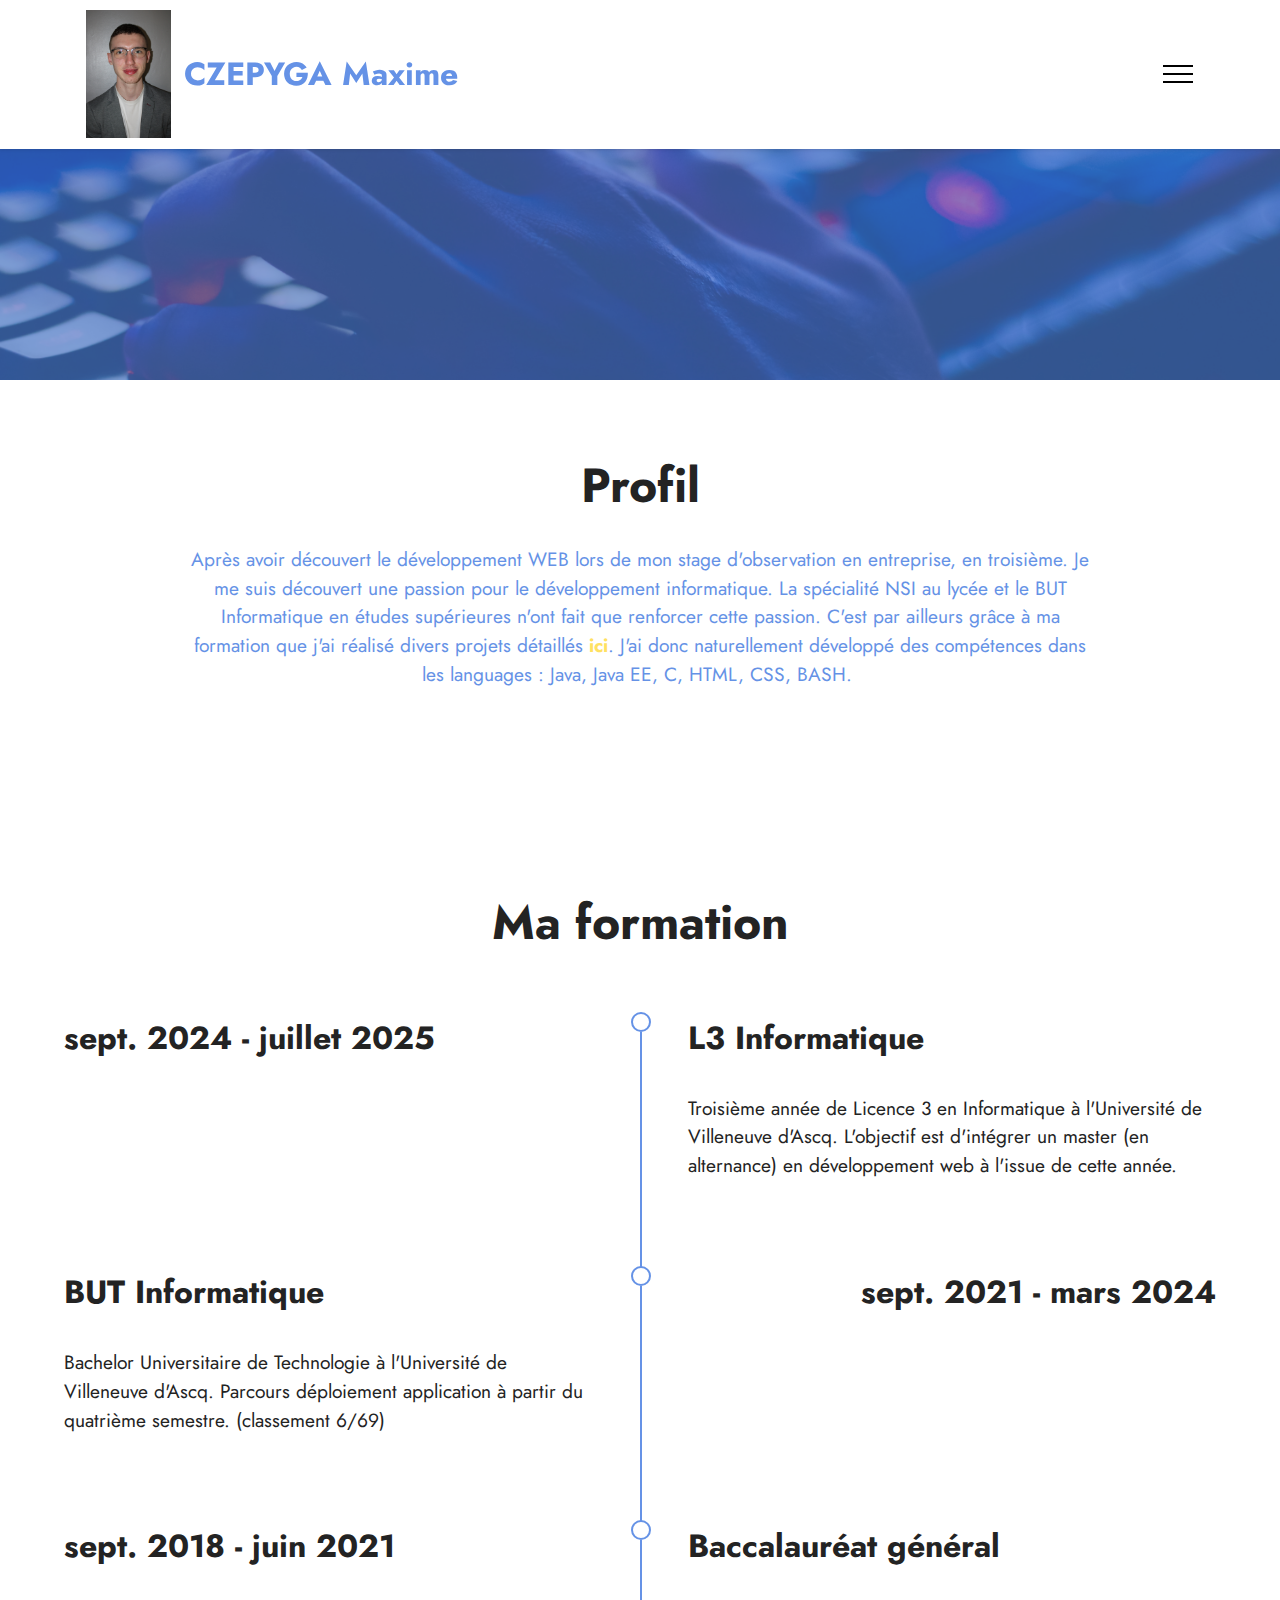
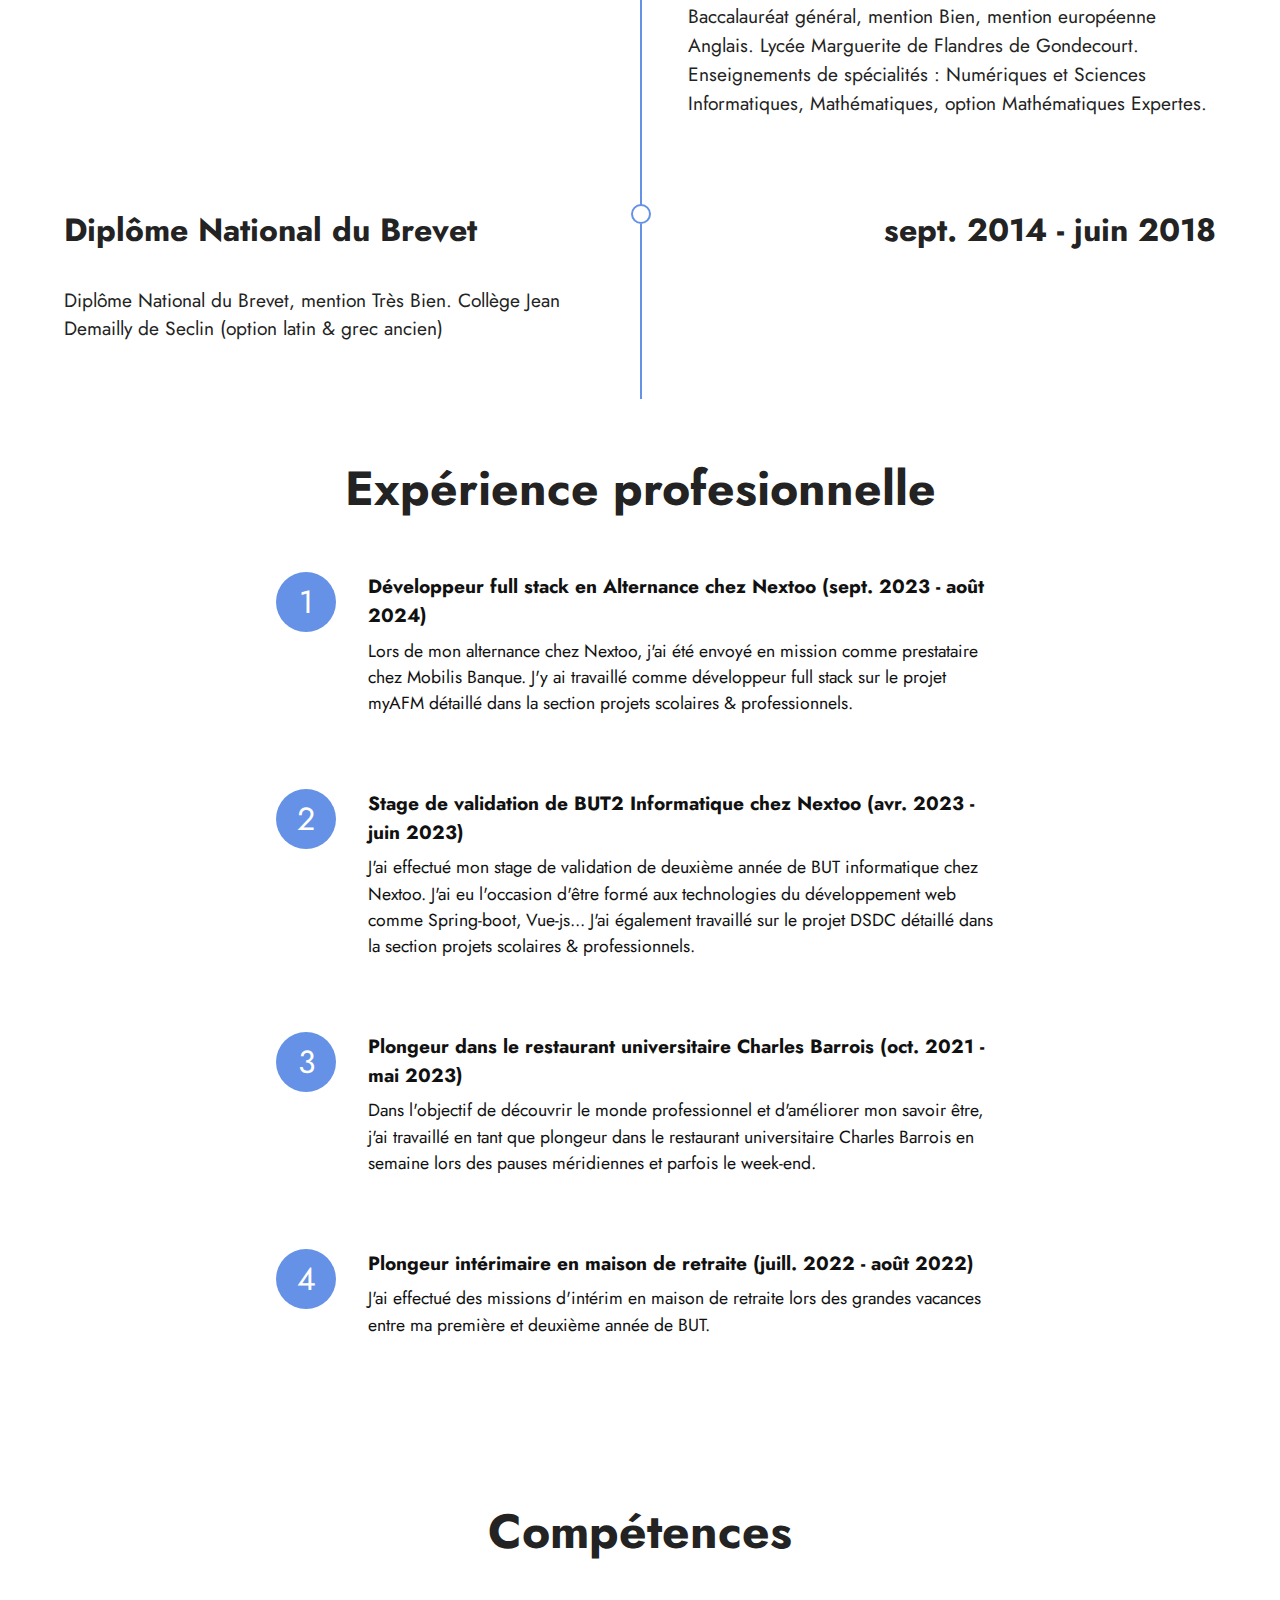
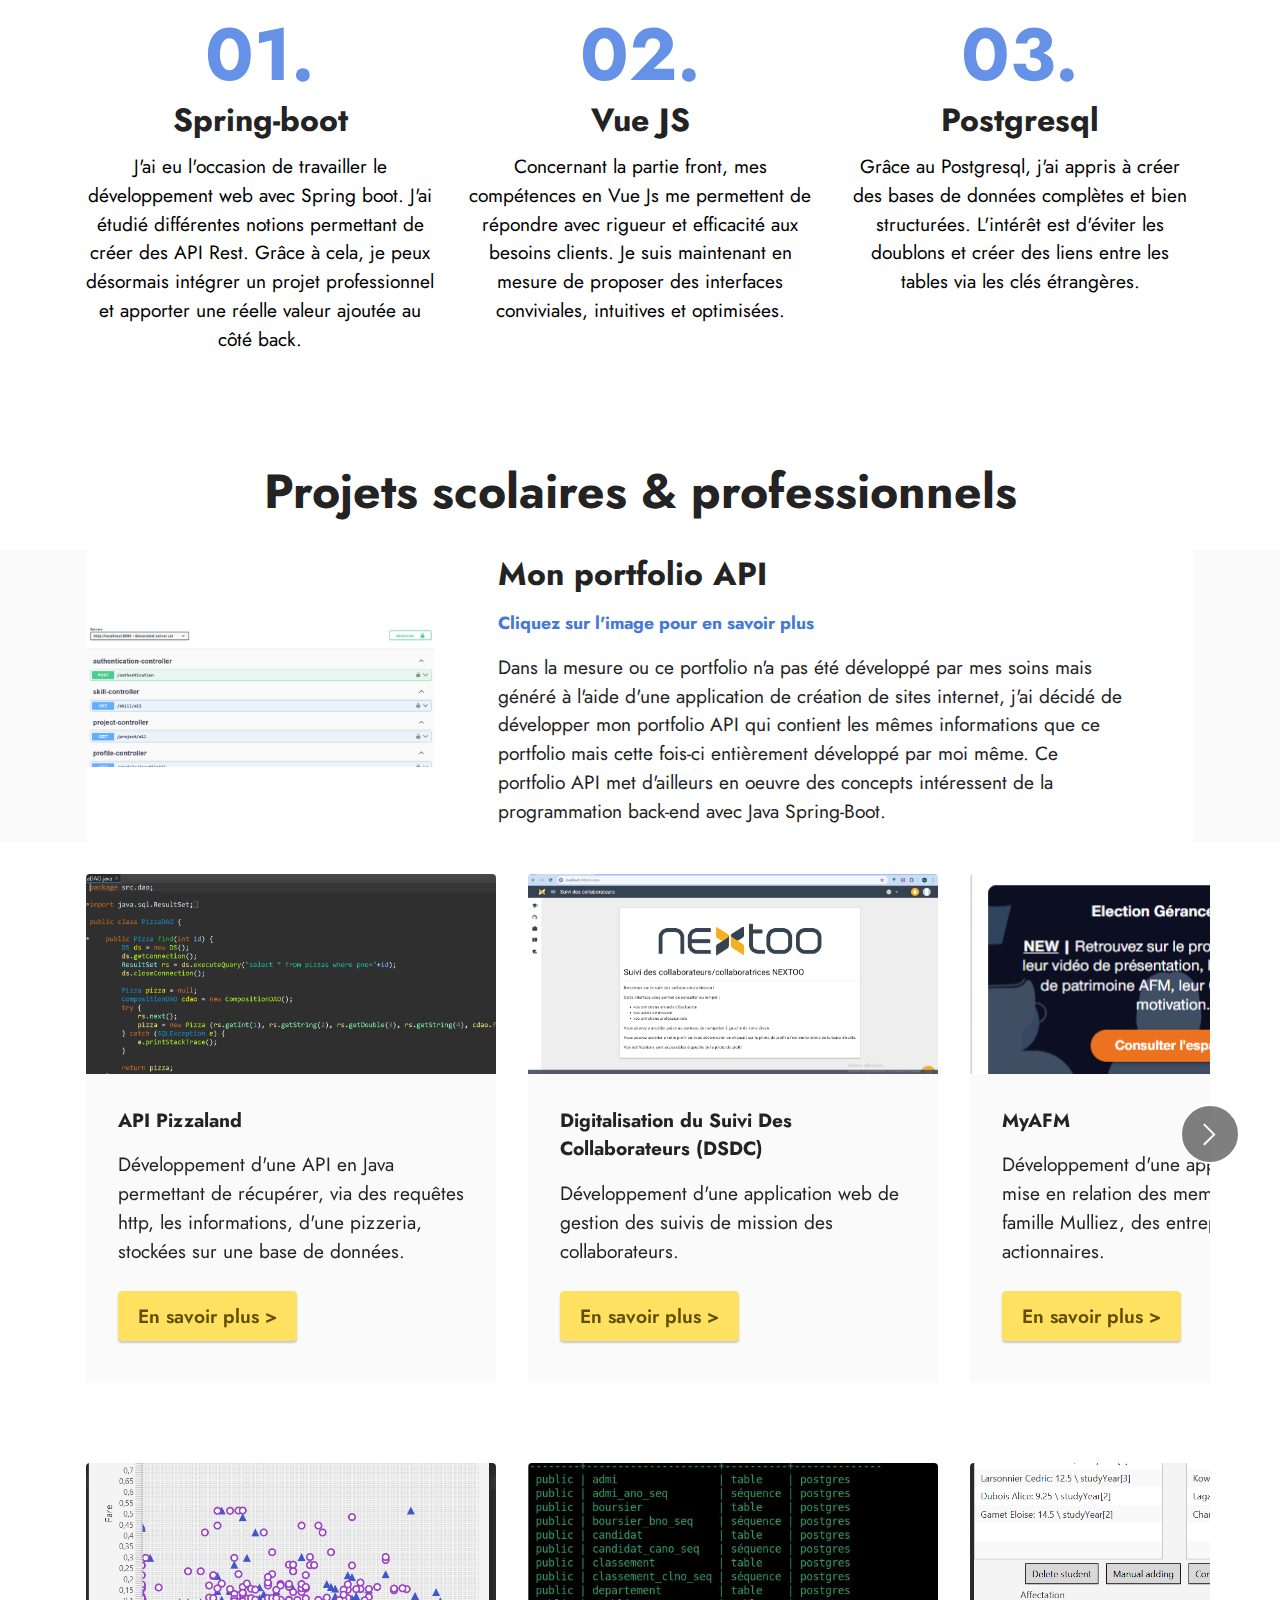
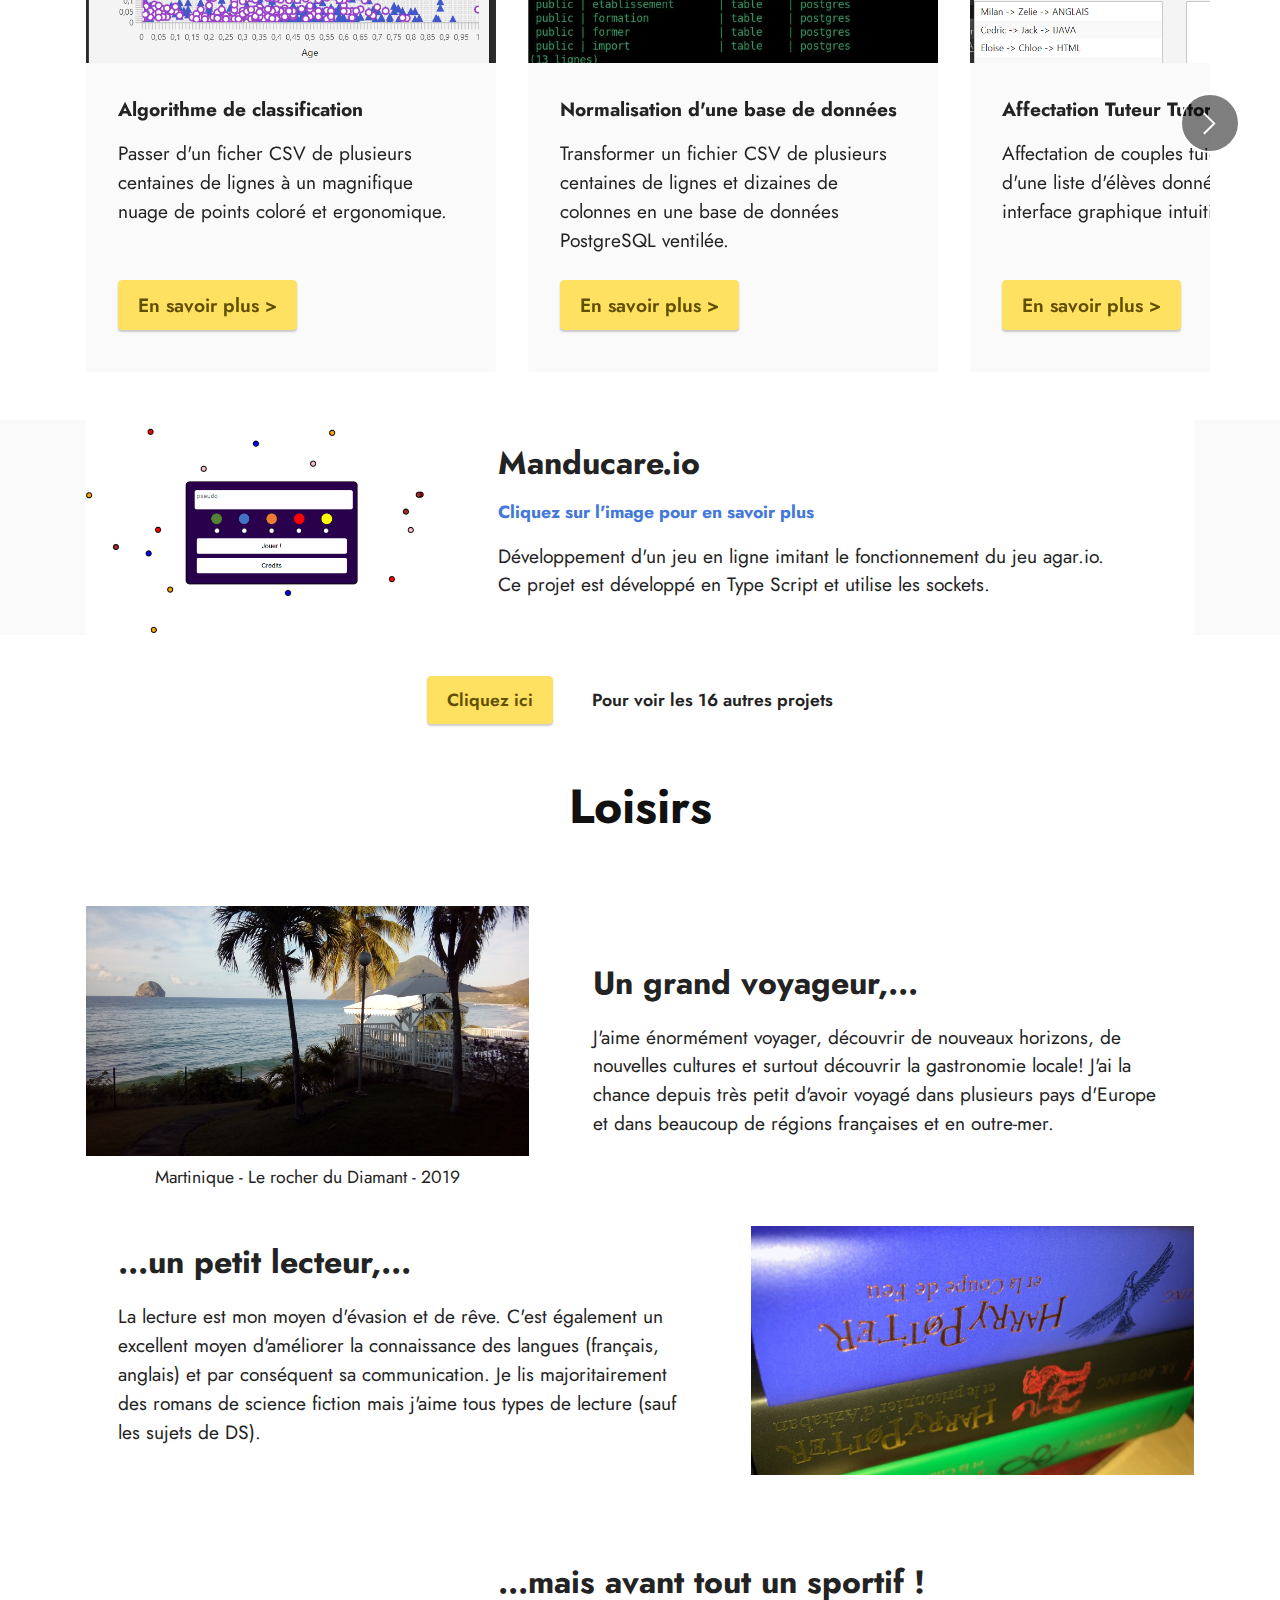
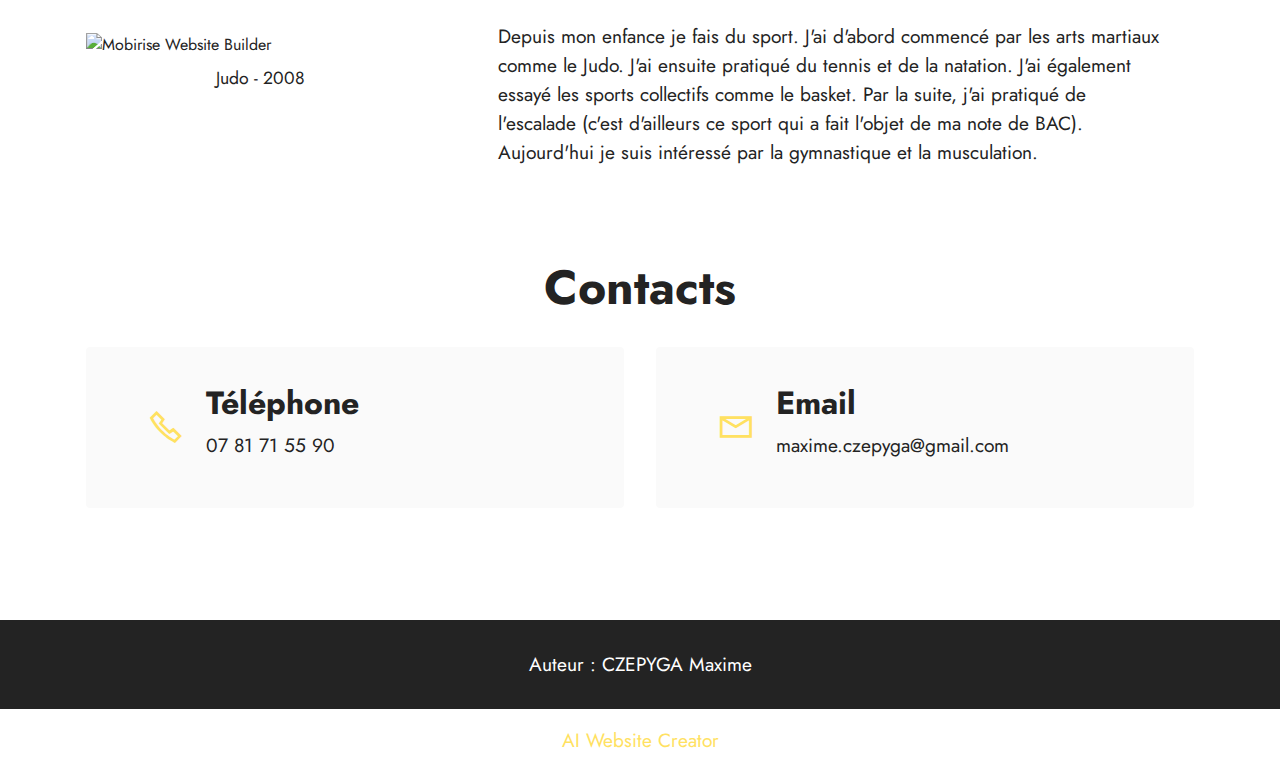
==== commit a32020fa: "Add files via upload" ====
--- a/index.html
+++ b/index.html
@@ -43,7 +43,7 @@
                         <img src="assets/images/photo-de-profil-1.jpg" alt="Mobirise Website Builder" style="height: 8rem;">
                     
                 </span>
-                <span class="navbar-caption-wrap"><a class="navbar-caption text-success display-5" style="cursor: default;">CZEPYGA Maxime</a></span>
+                <span class="navbar-caption-wrap"><a class="navbar-caption text-success display-5" href="https://mobiri.se">CZEPYGA Maxime</a></span>
             </div>
             <button class="navbar-toggler" type="button" data-toggle="collapse" data-bs-toggle="collapse" data-target="#navbarSupportedContent" data-bs-target="#navbarSupportedContent" aria-controls="navbarNavAltMarkup" aria-expanded="false" aria-label="Toggle navigation">
                 <div class="hamburger">
@@ -54,12 +54,8 @@
                 </div>
             </button>
             <div class="collapse navbar-collapse" id="navbarSupportedContent">
-                <ul class="navbar-nav nav-dropdown nav-right" data-app-modern-menu="true">
-                    <li class="nav-item"><a class="nav-link link text-black text-primary display-4" href="index.html#content4-k">Profil</a></li>
-                    <li class="nav-item"><a class="nav-link link text-black text-primary display-4" href="index.html#timeline1-d">Formation</a></li>
-                    <li class="nav-item"><a class="nav-link link text-black text-primary display-4" href="index.html#content4-1p">Projets scolaires & professionnels</a></li>
-                    <li class="nav-item"><a class="nav-link link text-black text-primary display-4" href="index.html#image1-g">Loisirs</a></li>
-                    <li class="nav-item"><a class="nav-link link text-black text-primary display-4" href="index.html#contacts2-i">Contact</a></li></ul>
+                <ul class="navbar-nav nav-dropdown nav-right" data-app-modern-menu="true"><li class="nav-item"><a class="nav-link link text-black text-primary display-4" href="index.html#content4-k">Profil</a></li><li class="nav-item"><a class="nav-link link text-black text-primary display-4" href="index.html#timeline1-d">Formation</a></li>
+                    <li class="nav-item"><a class="nav-link link text-black text-primary display-4" href="index.html#content4-1p">Projets scolaires &amp; professionnels</a></li><li class="nav-item"><a class="nav-link link text-black text-primary display-4" href="index.html#image1-g">Loisirs</a></li><li class="nav-item"><a class="nav-link link text-black text-primary display-4" href="index.html#contacts2-i">Contact</a></li></ul>
                 
                 
             </div>
@@ -329,6 +325,177 @@
                 
                 
             </div>
+        </div>
+    </div>
+</section>
+
+<section data-bs-version="5.1" class="team2 cid-uF97hwgpiG" xmlns="http://www.w3.org/1999/html" id="team2-2x">
+    
+
+    
+    
+    <div class="container">
+        <div class="card">
+            <div class="card-wrapper">
+                <div class="row align-items-center">
+                    <div class="col-12 col-md-4">
+                        <div class="image-wrapper">
+                            <a href="page11.html"><img src="assets/images/mon-portfolio-back.png" alt="Mobirise Website Builder"></a>
+                        </div>
+                    </div>
+                    <div class="col-12 col-md">
+                        <div class="card-box">
+                            <h5 class="card-title mbr-fonts-style m-0 mb-3 display-5"><strong>Mon portfolio API</strong></h5>
+                            <h6 class="card-subtitle mbr-fonts-style mb-3 display-4">
+                                <strong>Cliquez sur l'image pour en savoir plus</strong></h6>
+                            <p class="mbr-text mbr-fonts-style display-7">Dans la mesure ou ce portfolio n'a pas été développé par mes soins mais généré à l'aide d'une application de création de sites internet, j'ai décidé de développer mon portfolio API qui contient les mêmes informations que ce portfolio mais cette fois-ci entièrement développé par moi même. Ce portfolio API met d'ailleurs en oeuvre des concepts intéressent de la programmation back-end avec Java Spring-Boot.</p>
+                            
+                        </div>
+                    </div>
+                </div>
+            </div>
+        </div>
+        
+        
+    </div>
+</section>
+
+<section data-bs-version="5.1" class="slider4 mbr-embla cid-udMZ29cR6y" id="slider4-2l">
+    
+    
+    <div class="position-relative text-center">
+        
+        <div class="embla mt-4" data-skip-snaps="true" data-align="center" data-contain-scroll="trimSnaps" data-auto-play-interval="5" data-draggable="true">
+            <div class="embla__viewport container">
+                <div class="embla__container">
+                    
+                    
+                    <div class="embla__slide slider-image item active" style="margin-left: 1rem; margin-right: 1rem;">
+                        <div class="slide-content">
+                            <div class="item-wrapper">
+                                <div class="item-img">
+                                    <img src="assets/images/capture2.png" alt="Mobirise Website Builder" data-slide-to="1" data-bs-slide-to="1">
+                                </div>
+                            </div>
+                            <div class="item-content">
+                                <h5 class="item-title mbr-fonts-style display-7"><strong>API Pizzaland</strong></h5>
+                                
+                                <p class="mbr-text mbr-fonts-style mt-3 display-7">Développement d'une API en Java permettant de récupérer, via des requêtes http, les informations, d'une pizzeria, stockées sur une base de données. <br></p>
+                            </div>
+                            <div class="mbr-section-btn item-footer mt-2"><a href="page7.html" class="btn btn-primary item-btn display-7" target="_blank">En savoir plus &gt;</a></div>
+                        </div>
+                    </div><div class="embla__slide slider-image item" style="margin-left: 1rem; margin-right: 1rem;">
+                        <div class="slide-content">
+                            <div class="item-wrapper">
+                                <div class="item-img">
+                                    <img src="assets/images/dsdc.png" alt="DSDC" data-slide-to="1" data-bs-slide-to="1">
+                                </div>
+                            </div>
+                            <div class="item-content">
+                                <h5 class="item-title mbr-fonts-style display-7"><strong>Digitalisation du Suivi Des Collaborateurs (DSDC)</strong></h5>
+                                
+                                <p class="mbr-text mbr-fonts-style mt-3 display-7">Développement d'une application web de gestion des suivis de mission des collaborateurs.<br></p>
+                            </div>
+                            <div class="mbr-section-btn item-footer mt-2"><a href="page8.html" class="btn btn-primary item-btn display-7" target="_blank">En savoir plus
+                                    &gt;</a></div>
+                        </div>
+                    </div><div class="embla__slide slider-image item" style="margin-left: 1rem; margin-right: 1rem;">
+                        <div class="slide-content">
+                            <div class="item-wrapper">
+                                <div class="item-img">
+                                    <img src="assets/images/myafm-1.png" alt="myAFM" data-slide-to="2" data-bs-slide-to="2">
+                                </div>
+                            </div>
+                            <div class="item-content">
+                                <h5 class="item-title mbr-fonts-style display-7"><strong>MyAFM</strong></h5>
+                                
+                                <p class="mbr-text mbr-fonts-style mt-3 display-7">Développement d'une application web de mise en relation des membres de la famille Mulliez, des entreprises et actionnaires.<br></p>
+                            </div>
+                            <div class="mbr-section-btn item-footer mt-2"><a href="page10.html" class="btn btn-primary item-btn display-7" target="_blank">En savoir plus
+                                    &gt;</a></div>
+                        </div>
+                    </div>
+                    
+                </div>
+            </div>
+            <button class="embla__button embla__button--prev">
+                <span class="mobi-mbri mobi-mbri-arrow-prev mbr-iconfont" aria-hidden="true"></span>
+                <span class="sr-only visually-hidden visually-hidden">Previous</span>
+            </button>
+            <button class="embla__button embla__button--next">
+                <span class="mobi-mbri mobi-mbri-arrow-next mbr-iconfont" aria-hidden="true"></span>
+                <span class="sr-only visually-hidden visually-hidden">Next</span>
+            </button>
+        </div>
+    </div>
+</section>
+
+<section data-bs-version="5.1" class="slider4 mbr-embla cid-tnEIXW7ovi" id="slider4-1j">
+    
+    
+    <div class="position-relative text-center">
+        
+        <div class="embla mt-4" data-skip-snaps="true" data-align="center" data-contain-scroll="trimSnaps" data-auto-play-interval="5" data-draggable="true">
+            <div class="embla__viewport container">
+                <div class="embla__container">
+                    
+                    
+                    <div class="embla__slide slider-image item active" style="margin-left: 1rem; margin-right: 1rem;">
+                        <div class="slide-content">
+                            <div class="item-wrapper">
+                                <div class="item-img">
+                                    <img src="assets/images/interface-t.png" alt="Mobirise Website Builder" data-slide-to="1" data-bs-slide-to="1">
+                                </div>
+                            </div>
+                            <div class="item-content">
+                                <h5 class="item-title mbr-fonts-style display-7"><strong>Algorithme de classification</strong></h5>
+                                
+                                <p class="mbr-text mbr-fonts-style mt-3 display-7">Passer d'un ficher CSV de plusieurs centaines de lignes à un magnifique nuage de points coloré et ergonomique. <br></p>
+                            </div>
+                            <div class="mbr-section-btn item-footer mt-2"><a href="page1.html" class="btn btn-primary item-btn display-7" target="_blank">En savoir plus &gt;</a></div>
+                        </div>
+                    </div><div class="embla__slide slider-image item" style="margin-left: 1rem; margin-right: 1rem;">
+                        <div class="slide-content">
+                            <div class="item-wrapper">
+                                <div class="item-img">
+                                    <img src="assets/images/liste-tables.jpg" alt="Mobirise Website Builder" data-slide-to="1" data-bs-slide-to="1">
+                                </div>
+                            </div>
+                            <div class="item-content">
+                                <h5 class="item-title mbr-fonts-style display-7"><strong>Normalisation d'une base de données</strong></h5>
+                                
+                                <p class="mbr-text mbr-fonts-style mt-3 display-7">Transformer un fichier CSV de plusieurs centaines de lignes et dizaines de colonnes en une base de données PostgreSQL ventilée. <br></p>
+                            </div>
+                            <div class="mbr-section-btn item-footer mt-2"><a href="page6.html" class="btn btn-primary item-btn display-7" target="_blank">En savoir plus
+                                    &gt;</a></div>
+                        </div>
+                    </div><div class="embla__slide slider-image item" style="margin-left: 1rem; margin-right: 1rem;">
+                        <div class="slide-content">
+                            <div class="item-wrapper">
+                                <div class="item-img">
+                                    <img src="assets/images/interface-tuteur.png" alt="Mobirise Website Builder" data-slide-to="2" data-bs-slide-to="2">
+                                </div>
+                            </div>
+                            <div class="item-content">
+                                <h5 class="item-title mbr-fonts-style display-7"><strong>Affectation Tuteur Tutoré</strong></h5>
+                                
+                                <p class="mbr-text mbr-fonts-style mt-3 display-7">Affectation de couples tuteurs / tutorés d'une liste d'élèves donnés avec et sans interface graphique intuitive. <br></p>
+                            </div>
+                            <div class="mbr-section-btn item-footer mt-2"><a href="page5.html" class="btn btn-primary item-btn display-7" target="_blank">En savoir plus
+                                    &gt;</a></div>
+                        </div>
+                    </div>
+                    
+                </div>
+            </div>
+            <button class="embla__button embla__button--prev">
+                <span class="mobi-mbri mobi-mbri-arrow-prev mbr-iconfont" aria-hidden="true"></span>
+                <span class="sr-only visually-hidden visually-hidden">Previous</span>
+            </button>
+            <button class="embla__button embla__button--next">
+                <span class="mobi-mbri mobi-mbri-arrow-next mbr-iconfont" aria-hidden="true"></span>
+                <span class="sr-only visually-hidden visually-hidden">Next</span>
+            </button>
         </div>
     </div>
 </section>
@@ -366,146 +533,6 @@
     </div>
 </section>
 
-<section data-bs-version="5.1" class="slider4 mbr-embla cid-tnEIXW7ovi" id="slider4-1j">
-    
-    
-    <div class="position-relative text-center">
-        
-        <div class="embla mt-4" data-skip-snaps="true" data-align="center" data-contain-scroll="trimSnaps" data-auto-play-interval="5" data-draggable="true">
-            <div class="embla__viewport container">
-                <div class="embla__container">
-                    
-                    
-                    <div class="embla__slide slider-image item active" style="margin-left: 1rem; margin-right: 1rem;">
-                        <div class="slide-content">
-                            <div class="item-wrapper">
-                                <div class="item-img">
-                                    <img src="assets/images/interface-t.png" alt="Mobirise Website Builder" data-slide-to="1" data-bs-slide-to="1">
-                                </div>
-                            </div>
-                            <div class="item-content">
-                                <h5 class="item-title mbr-fonts-style display-7"><strong>Algorithme de classification</strong></h5>
-                                
-                                <p class="mbr-text mbr-fonts-style mt-3 display-7">Passer d'un ficher CSV de plusieurs centaines de lignes à un magnifique nuage de points coloré et ergonomique. <br></p>
-                            </div>
-                            <div class="mbr-section-btn item-footer mt-2"><a href="page1.html" class="btn btn-primary item-btn display-7" target="_blank">En savoir plus &gt;</a></div>
-                        </div>
-                    </div><div class="embla__slide slider-image item" style="margin-left: 1rem; margin-right: 1rem;">
-                        <div class="slide-content">
-                            <div class="item-wrapper">
-                                <div class="item-img">
-                                    <img src="assets/images/liste-tables.jpg" alt="Mobirise Website Builder" data-slide-to="1" data-bs-slide-to="1">
-                                </div>
-                            </div>
-                            <div class="item-content">
-                                <h5 class="item-title mbr-fonts-style display-7"><strong>Normalisation d'une base de données</strong></h5>
-                                
-                                <p class="mbr-text mbr-fonts-style mt-3 display-7">Transformer un fichier CSV de plusieurs centaines de lignes et dizaines de colonnes en une base de données PostgreSQL ventilée. <br></p>
-                            </div>
-                            <div class="mbr-section-btn item-footer mt-2"><a href="page6.html" class="btn btn-primary item-btn display-7" target="_blank">En savoir plus
-                                    &gt;</a></div>
-                        </div>
-                    </div><div class="embla__slide slider-image item" style="margin-left: 1rem; margin-right: 1rem;">
-                        <div class="slide-content">
-                            <div class="item-wrapper">
-                                <div class="item-img">
-                                    <img src="assets/images/interface-tuteur.png" alt="Mobirise Website Builder" data-slide-to="2" data-bs-slide-to="2">
-                                </div>
-                            </div>
-                            <div class="item-content">
-                                <h5 class="item-title mbr-fonts-style display-7"><strong>Affectation Tuteur Tutoré</strong></h5>
-                                
-                                <p class="mbr-text mbr-fonts-style mt-3 display-7">Affectation de couples tuteurs / tutorés d'une liste d'élèves donnés avec et sans interface graphique intuitive. <br></p>
-                            </div>
-                            <div class="mbr-section-btn item-footer mt-2"><a href="page5.html" class="btn btn-primary item-btn display-7" target="_blank">En savoir plus
-                                    &gt;</a></div>
-                        </div>
-                    </div>
-                    
-                </div>
-            </div>
-            <button class="embla__button embla__button--prev">
-                <span class="mobi-mbri mobi-mbri-arrow-prev mbr-iconfont" aria-hidden="true"></span>
-                <span class="sr-only visually-hidden visually-hidden">Previous</span>
-            </button>
-            <button class="embla__button embla__button--next">
-                <span class="mobi-mbri mobi-mbri-arrow-next mbr-iconfont" aria-hidden="true"></span>
-                <span class="sr-only visually-hidden visually-hidden">Next</span>
-            </button>
-        </div>
-    </div>
-</section>
-
-<section data-bs-version="5.1" class="slider4 mbr-embla cid-udMZ29cR6y" id="slider4-2l">
-    
-    
-    <div class="position-relative text-center">
-        
-        <div class="embla mt-4" data-skip-snaps="true" data-align="center" data-contain-scroll="trimSnaps" data-auto-play-interval="5" data-draggable="true">
-            <div class="embla__viewport container">
-                <div class="embla__container">
-                    
-                    
-                    <div class="embla__slide slider-image item active" style="margin-left: 1rem; margin-right: 1rem;">
-                        <div class="slide-content">
-                            <div class="item-wrapper">
-                                <div class="item-img">
-                                    <img src="assets/images/capture2.png" alt="Mobirise Website Builder" data-slide-to="1" data-bs-slide-to="1">
-                                </div>
-                            </div>
-                            <div class="item-content">
-                                <h5 class="item-title mbr-fonts-style display-7"><strong>API Pizzaland</strong></h5>
-                                
-                                <p class="mbr-text mbr-fonts-style mt-3 display-7">Développement d'une API en Java permettant de récupérer, via des requêtes http, les informations, d'une pizzeria, stockées sur une base de données. <br></p>
-                            </div>
-                            <div class="mbr-section-btn item-footer mt-2"><a href="page7.html" class="btn btn-primary item-btn display-7" target="_blank">En savoir plus &gt;</a></div>
-                        </div>
-                    </div><div class="embla__slide slider-image item" style="margin-left: 1rem; margin-right: 1rem;">
-                        <div class="slide-content">
-                            <div class="item-wrapper">
-                                <div class="item-img">
-                                    <img src="assets/images/dsdc.png" alt="DSDC" data-slide-to="1" data-bs-slide-to="1">
-                                </div>
-                            </div>
-                            <div class="item-content">
-                                <h5 class="item-title mbr-fonts-style display-7"><strong>Digitalisation du Suivi Des Collaborateurs (DSDC)</strong></h5>
-                                
-                                <p class="mbr-text mbr-fonts-style mt-3 display-7">Développement d'une application web de gestion des suivis de mission des collaborateurs.<br></p>
-                            </div>
-                            <div class="mbr-section-btn item-footer mt-2"><a href="page8.html" class="btn btn-primary item-btn display-7" target="_blank">En savoir plus
-                                    &gt;</a></div>
-                        </div>
-                    </div><div class="embla__slide slider-image item" style="margin-left: 1rem; margin-right: 1rem;">
-                        <div class="slide-content">
-                            <div class="item-wrapper">
-                                <div class="item-img">
-                                    <img src="assets/images/myafm-1.png" alt="myAFM" data-slide-to="2" data-bs-slide-to="2">
-                                </div>
-                            </div>
-                            <div class="item-content">
-                                <h5 class="item-title mbr-fonts-style display-7"><strong>MyAFM</strong></h5>
-                                
-                                <p class="mbr-text mbr-fonts-style mt-3 display-7">Développement d'une application web de mise en relation des membres de la famille Mulliez, des entreprises et actionnaires.<br></p>
-                            </div>
-                            <div class="mbr-section-btn item-footer mt-2"><a href="page10.html" class="btn btn-primary item-btn display-7" target="_blank">En savoir plus
-                                    &gt;</a></div>
-                        </div>
-                    </div>
-                    
-                </div>
-            </div>
-            <button class="embla__button embla__button--prev">
-                <span class="mobi-mbri mobi-mbri-arrow-prev mbr-iconfont" aria-hidden="true"></span>
-                <span class="sr-only visually-hidden visually-hidden">Previous</span>
-            </button>
-            <button class="embla__button embla__button--next">
-                <span class="mobi-mbri mobi-mbri-arrow-next mbr-iconfont" aria-hidden="true"></span>
-                <span class="sr-only visually-hidden visually-hidden">Next</span>
-            </button>
-        </div>
-    </div>
-</section>
-
 <section data-bs-version="5.1" class="content11 cid-tnD6wicbwN" id="content11-l">
     
     <div class="container">
@@ -687,25 +714,7 @@
             </div>
         </div>
     </div>
-</section>
-
-<section class="display-7" style="padding: 0;align-items: center;justify-content: center;flex-wrap: wrap;    align-content: center;display: flex;position: relative; max-height: 0rem;">
-    <a href="https://mobiri.se/2910523" style="flex: 1 1;height: 0rem;position: absolute;width: 100%;z-index: 1;">
-        <img alt="" style="height: 0rem;" src="[data-uri]">
-    </a>
-    <p style="margin: 0;text-align: center;" class="display-7">
-        &#8204;
-    </p>
-    <a style="z-index:1;" href="https://mobirise.com"></a>
-</section>
-
-<script src="assets/bootstrap/js/bootstrap.bundle.min.js"></script>  
-<script src="assets/smoothscroll/smooth-scroll.js"></script>  
-<script src="assets/ytplayer/index.js"></script>  
-<script src="assets/dropdown/js/navbar-dropdown.js"></script>  
-<script src="assets/embla/embla.min.js"></script>  
-<script src="assets/embla/script.js"></script>  
-<script src="assets/theme/js/script.js"></script>  
+</section><section class="display-7" style="padding: 0;align-items: center;justify-content: center;flex-wrap: wrap;    align-content: center;display: flex;position: relative;height: 4rem;"><a href="https://mobiri.se/2910523" style="flex: 1 1;height: 4rem;position: absolute;width: 100%;z-index: 1;"><img alt="" style="height: 4rem;" src="[data-uri]"></a><p style="margin: 0;text-align: center;" class="display-7">&#8204;</p><a style="z-index:1" href="https://mobirise.com/builder/ai-website-creator.html">AI Website Creator</a></section><script src="assets/bootstrap/js/bootstrap.bundle.min.js"></script>  <script src="assets/smoothscroll/smooth-scroll.js"></script>  <script src="assets/ytplayer/index.js"></script>  <script src="assets/dropdown/js/navbar-dropdown.js"></script>  <script src="assets/embla/embla.min.js"></script>  <script src="assets/embla/script.js"></script>  <script src="assets/theme/js/script.js"></script>  
   
   
 </body>
--- a/assets/mobirise/css/mbr-additional.css
+++ b/assets/mobirise/css/mbr-additional.css
@@ -1312,15 +1312,15 @@
   position: absolute;
   top: 0;
 }
-.cid-tBNU3kqeEn {
+.cid-uF97hwgpiG {
   padding-top: 0rem;
   padding-bottom: 0rem;
   background-color: #fafafa;
 }
-.cid-tBNU3kqeEn .mbr-fallback-image.disabled {
+.cid-uF97hwgpiG .mbr-fallback-image.disabled {
   display: none;
 }
-.cid-tBNU3kqeEn .mbr-fallback-image {
+.cid-uF97hwgpiG .mbr-fallback-image {
   display: block;
   background-size: cover;
   background-position: center center;
@@ -1329,18 +1329,18 @@
   position: absolute;
   top: 0;
 }
-.cid-tBNU3kqeEn .card:not(:nth-last-child(1)) {
+.cid-uF97hwgpiG .card:not(:nth-last-child(1)) {
   margin-bottom: 2rem;
 }
-.cid-tBNU3kqeEn .card-wrapper {
+.cid-uF97hwgpiG .card-wrapper {
   background-color: #ffffff;
   border-radius: 4px;
 }
-.cid-tBNU3kqeEn .image-wrapper img {
+.cid-uF97hwgpiG .image-wrapper img {
   width: 100%;
   object-fit: cover;
 }
-.cid-tBNU3kqeEn .social-row .soc-item {
+.cid-uF97hwgpiG .social-row .soc-item {
   display: inline-block;
   text-align: center;
   border-radius: 50%;
@@ -1350,7 +1350,7 @@
   border: 2px solid #6592e6;
   transition: all 0.3s;
 }
-.cid-tBNU3kqeEn .social-row .soc-item .mbr-iconfont {
+.cid-uF97hwgpiG .social-row .soc-item .mbr-iconfont {
   display: flex;
   justify-content: center;
   align-content: center;
@@ -1358,30 +1358,167 @@
   font-size: 1.5rem;
   transition: all 0.3s;
 }
-.cid-tBNU3kqeEn .social-row .soc-item:hover {
+.cid-uF97hwgpiG .social-row .soc-item:hover {
   background-color: #6592e6;
 }
-.cid-tBNU3kqeEn .social-row .soc-item:hover .mbr-iconfont {
+.cid-uF97hwgpiG .social-row .soc-item:hover .mbr-iconfont {
   color: #ffffff;
 }
 @media (max-width: 767px) {
-  .cid-tBNU3kqeEn .card-box {
+  .cid-uF97hwgpiG .card-box {
     padding: 1rem;
   }
 }
 @media (min-width: 768px) {
-  .cid-tBNU3kqeEn .card-box {
+  .cid-uF97hwgpiG .card-box {
     padding-right: 2rem;
   }
 }
 @media (min-width: 992px) {
-  .cid-tBNU3kqeEn .card-box {
+  .cid-uF97hwgpiG .card-box {
     padding-left: 2rem;
     padding-right: 4rem;
   }
 }
-.cid-tBNU3kqeEn .card-subtitle {
+.cid-uF97hwgpiG .card-subtitle {
   color: #4479d9;
+}
+.cid-udMZ29cR6y {
+  padding-top: 0rem;
+  padding-bottom: 3rem;
+  background-color: #ffffff;
+}
+.cid-udMZ29cR6y img,
+.cid-udMZ29cR6y .item-img {
+  width: 100%;
+  height: 100%;
+  height: 200px;
+  object-fit: cover;
+}
+.cid-udMZ29cR6y .item:focus,
+.cid-udMZ29cR6y span:focus {
+  outline: none;
+}
+.cid-udMZ29cR6y .item-wrapper {
+  position: relative;
+}
+.cid-udMZ29cR6y .slide-content {
+  position: relative;
+  border-radius: 4px;
+  background: #fafafa;
+  height: 100%;
+  display: flex;
+  overflow: hidden;
+  flex-flow: column nowrap;
+}
+@media (min-width: 992px) {
+  .cid-udMZ29cR6y .slide-content .item-content {
+    padding: 2rem 2rem 0;
+  }
+  .cid-udMZ29cR6y .slide-content .item-footer {
+    padding: 0 2rem 2rem;
+  }
+}
+@media (max-width: 991px) {
+  .cid-udMZ29cR6y .slide-content .item-content {
+    padding: 1rem 1rem 0;
+  }
+  .cid-udMZ29cR6y .slide-content .item-footer {
+    padding: 0 1rem 1rem;
+  }
+}
+.cid-udMZ29cR6y .mbr-section-btn {
+  margin-top: auto !important;
+}
+.cid-udMZ29cR6y .mbr-section-title {
+  color: #232323;
+}
+.cid-udMZ29cR6y .mbr-text,
+.cid-udMZ29cR6y .mbr-section-btn {
+  text-align: left;
+}
+.cid-udMZ29cR6y .item-title {
+  text-align: left;
+}
+.cid-udMZ29cR6y .item-subtitle {
+  text-align: left;
+}
+.cid-udMZ29cR6y .embla__slide {
+  display: flex;
+  justify-content: center;
+  position: relative;
+  min-width: 410px;
+  max-width: 410px;
+}
+@media (max-width: 768px) {
+  .cid-udMZ29cR6y .embla__slide {
+    min-width: 70%;
+    max-width: initial;
+    margin-left: 1rem !important;
+    margin-right: 1rem !important;
+  }
+}
+.cid-udMZ29cR6y .embla__button--next,
+.cid-udMZ29cR6y .embla__button--prev {
+  display: flex;
+}
+.cid-udMZ29cR6y .embla__button {
+  top: 50%;
+  width: 60px;
+  height: 60px;
+  margin-top: -1.5rem;
+  font-size: 22px;
+  background-color: rgba(0, 0, 0, 0.5);
+  color: #fff;
+  border: 2px solid #fff;
+  border-radius: 50%;
+  transition: all 0.3s;
+  position: absolute;
+  display: flex;
+  justify-content: center;
+  align-items: center;
+}
+.cid-udMZ29cR6y .embla__button:disabled {
+  cursor: default;
+  display: none;
+}
+.cid-udMZ29cR6y .embla__button:hover {
+  background: #000;
+  color: rgba(255, 255, 255, 0.5);
+}
+.cid-udMZ29cR6y .embla__button.embla__button--prev {
+  left: 0;
+  margin-left: 2.5rem;
+}
+.cid-udMZ29cR6y .embla__button.embla__button--next {
+  right: 0;
+  margin-right: 2.5rem;
+}
+@media (max-width: 767px) {
+  .cid-udMZ29cR6y .embla__button {
+    top: auto;
+  }
+}
+.cid-udMZ29cR6y .embla {
+  position: relative;
+  width: 100%;
+}
+.cid-udMZ29cR6y .embla__viewport {
+  overflow: hidden;
+  width: 100%;
+}
+.cid-udMZ29cR6y .embla__viewport.is-draggable {
+  cursor: grab;
+}
+.cid-udMZ29cR6y .embla__viewport.is-dragging {
+  cursor: grabbing;
+}
+.cid-udMZ29cR6y .embla__container {
+  display: flex;
+  user-select: none;
+  -webkit-touch-callout: none;
+  -khtml-user-select: none;
+  -webkit-tap-highlight-color: transparent;
 }
 .cid-tnEIXW7ovi {
   padding-top: 0rem;
@@ -1520,142 +1657,76 @@
   -khtml-user-select: none;
   -webkit-tap-highlight-color: transparent;
 }
-.cid-udMZ29cR6y {
+.cid-tBNU3kqeEn {
   padding-top: 0rem;
-  padding-bottom: 3rem;
+  padding-bottom: 0rem;
+  background-color: #fafafa;
+}
+.cid-tBNU3kqeEn .mbr-fallback-image.disabled {
+  display: none;
+}
+.cid-tBNU3kqeEn .mbr-fallback-image {
+  display: block;
+  background-size: cover;
+  background-position: center center;
+  width: 100%;
+  height: 100%;
+  position: absolute;
+  top: 0;
+}
+.cid-tBNU3kqeEn .card:not(:nth-last-child(1)) {
+  margin-bottom: 2rem;
+}
+.cid-tBNU3kqeEn .card-wrapper {
   background-color: #ffffff;
-}
-.cid-udMZ29cR6y img,
-.cid-udMZ29cR6y .item-img {
-  width: 100%;
-  height: 100%;
-  height: 200px;
+  border-radius: 4px;
+}
+.cid-tBNU3kqeEn .image-wrapper img {
+  width: 100%;
   object-fit: cover;
 }
-.cid-udMZ29cR6y .item:focus,
-.cid-udMZ29cR6y span:focus {
-  outline: none;
-}
-.cid-udMZ29cR6y .item-wrapper {
-  position: relative;
-}
-.cid-udMZ29cR6y .slide-content {
-  position: relative;
-  border-radius: 4px;
-  background: #fafafa;
-  height: 100%;
-  display: flex;
-  overflow: hidden;
-  flex-flow: column nowrap;
-}
-@media (min-width: 992px) {
-  .cid-udMZ29cR6y .slide-content .item-content {
-    padding: 2rem 2rem 0;
-  }
-  .cid-udMZ29cR6y .slide-content .item-footer {
-    padding: 0 2rem 2rem;
-  }
-}
-@media (max-width: 991px) {
-  .cid-udMZ29cR6y .slide-content .item-content {
-    padding: 1rem 1rem 0;
-  }
-  .cid-udMZ29cR6y .slide-content .item-footer {
-    padding: 0 1rem 1rem;
-  }
-}
-.cid-udMZ29cR6y .mbr-section-btn {
-  margin-top: auto !important;
-}
-.cid-udMZ29cR6y .mbr-section-title {
-  color: #232323;
-}
-.cid-udMZ29cR6y .mbr-text,
-.cid-udMZ29cR6y .mbr-section-btn {
-  text-align: left;
-}
-.cid-udMZ29cR6y .item-title {
-  text-align: left;
-}
-.cid-udMZ29cR6y .item-subtitle {
-  text-align: left;
-}
-.cid-udMZ29cR6y .embla__slide {
+.cid-tBNU3kqeEn .social-row .soc-item {
+  display: inline-block;
+  text-align: center;
+  border-radius: 50%;
+  margin-right: 0.6rem;
+  margin-bottom: 1rem;
+  padding: 0.5rem;
+  border: 2px solid #6592e6;
+  transition: all 0.3s;
+}
+.cid-tBNU3kqeEn .social-row .soc-item .mbr-iconfont {
   display: flex;
   justify-content: center;
-  position: relative;
-  min-width: 410px;
-  max-width: 410px;
-}
-@media (max-width: 768px) {
-  .cid-udMZ29cR6y .embla__slide {
-    min-width: 70%;
-    max-width: initial;
-    margin-left: 1rem !important;
-    margin-right: 1rem !important;
-  }
-}
-.cid-udMZ29cR6y .embla__button--next,
-.cid-udMZ29cR6y .embla__button--prev {
-  display: flex;
-}
-.cid-udMZ29cR6y .embla__button {
-  top: 50%;
-  width: 60px;
-  height: 60px;
-  margin-top: -1.5rem;
-  font-size: 22px;
-  background-color: rgba(0, 0, 0, 0.5);
-  color: #fff;
-  border: 2px solid #fff;
-  border-radius: 50%;
+  align-content: center;
+  color: #6592e6;
+  font-size: 1.5rem;
   transition: all 0.3s;
-  position: absolute;
-  display: flex;
-  justify-content: center;
-  align-items: center;
-}
-.cid-udMZ29cR6y .embla__button:disabled {
-  cursor: default;
-  display: none;
-}
-.cid-udMZ29cR6y .embla__button:hover {
-  background: #000;
-  color: rgba(255, 255, 255, 0.5);
-}
-.cid-udMZ29cR6y .embla__button.embla__button--prev {
-  left: 0;
-  margin-left: 2.5rem;
-}
-.cid-udMZ29cR6y .embla__button.embla__button--next {
-  right: 0;
-  margin-right: 2.5rem;
+}
+.cid-tBNU3kqeEn .social-row .soc-item:hover {
+  background-color: #6592e6;
+}
+.cid-tBNU3kqeEn .social-row .soc-item:hover .mbr-iconfont {
+  color: #ffffff;
 }
 @media (max-width: 767px) {
-  .cid-udMZ29cR6y .embla__button {
-    top: auto;
-  }
-}
-.cid-udMZ29cR6y .embla {
-  position: relative;
-  width: 100%;
-}
-.cid-udMZ29cR6y .embla__viewport {
-  overflow: hidden;
-  width: 100%;
-}
-.cid-udMZ29cR6y .embla__viewport.is-draggable {
-  cursor: grab;
-}
-.cid-udMZ29cR6y .embla__viewport.is-dragging {
-  cursor: grabbing;
-}
-.cid-udMZ29cR6y .embla__container {
-  display: flex;
-  user-select: none;
-  -webkit-touch-callout: none;
-  -khtml-user-select: none;
-  -webkit-tap-highlight-color: transparent;
+  .cid-tBNU3kqeEn .card-box {
+    padding: 1rem;
+  }
+}
+@media (min-width: 768px) {
+  .cid-tBNU3kqeEn .card-box {
+    padding-right: 2rem;
+  }
+}
+@media (min-width: 992px) {
+  .cid-tBNU3kqeEn .card-box {
+    padding-left: 2rem;
+    padding-right: 4rem;
+  }
+}
+.cid-tBNU3kqeEn .card-subtitle {
+  color: #4479d9;
 }
 .cid-tnD6wicbwN {
   padding-top: 2rem;
@@ -5246,3 +5317,399 @@
 .cid-udNiRxOR3G .mbr-text {
   text-align: left;
 }
+.cid-tnAchIpyPB {
+  z-index: 1000;
+  width: 100%;
+  position: relative;
+  min-height: 60px;
+}
+.cid-tnAchIpyPB nav.navbar {
+  position: fixed;
+}
+.cid-tnAchIpyPB .dropdown-item:before {
+  font-family: Moririse2 !important;
+  content: "\e966";
+  display: inline-block;
+  width: 0;
+  position: absolute;
+  left: 1rem;
+  top: 0.5rem;
+  margin-right: 0.5rem;
+  line-height: 1;
+  font-size: inherit;
+  vertical-align: middle;
+  text-align: center;
+  overflow: hidden;
+  transform: scale(0, 1);
+  transition: all 0.25s ease-in-out;
+}
+.cid-tnAchIpyPB .dropdown-menu {
+  padding: 0;
+  border-radius: 4px;
+  box-shadow: 0 1px 3px 0 rgba(0, 0, 0, 0.1);
+}
+.cid-tnAchIpyPB .dropdown-item {
+  border-bottom: 1px solid #e6e6e6;
+}
+.cid-tnAchIpyPB .dropdown-item:hover,
+.cid-tnAchIpyPB .dropdown-item:focus {
+  background: #ffe161 !important;
+  color: white !important;
+}
+.cid-tnAchIpyPB .dropdown-item:hover span {
+  color: white;
+}
+.cid-tnAchIpyPB .dropdown-item:first-child {
+  border-top-left-radius: 4px;
+  border-top-right-radius: 4px;
+}
+.cid-tnAchIpyPB .dropdown-item:last-child {
+  border-bottom: none;
+  border-bottom-left-radius: 4px;
+  border-bottom-right-radius: 4px;
+}
+.cid-tnAchIpyPB .nav-dropdown .link {
+  padding: 0 0.3em !important;
+  margin: 0.667em 1em !important;
+}
+.cid-tnAchIpyPB .nav-dropdown .link.dropdown-toggle::after {
+  margin-left: 0.5rem;
+  margin-top: 0.2rem;
+}
+.cid-tnAchIpyPB .nav-link {
+  position: relative;
+}
+.cid-tnAchIpyPB .container {
+  display: flex;
+  margin: auto;
+}
+.cid-tnAchIpyPB .iconfont-wrapper {
+  color: #000000 !important;
+  font-size: 1.5rem;
+  padding-right: 0.5rem;
+}
+.cid-tnAchIpyPB .dropdown-menu,
+.cid-tnAchIpyPB .navbar.opened {
+  background: #ffffff !important;
+}
+.cid-tnAchIpyPB .nav-item:focus,
+.cid-tnAchIpyPB .nav-link:focus {
+  outline: none;
+}
+.cid-tnAchIpyPB .dropdown .dropdown-menu .dropdown-item {
+  width: auto;
+  transition: all 0.25s ease-in-out;
+}
+.cid-tnAchIpyPB .dropdown .dropdown-menu .dropdown-item::after {
+  right: 0.5rem;
+}
+.cid-tnAchIpyPB .dropdown .dropdown-menu .dropdown-item .mbr-iconfont {
+  margin-right: 0.5rem;
+  vertical-align: sub;
+}
+.cid-tnAchIpyPB .dropdown .dropdown-menu .dropdown-item .mbr-iconfont:before {
+  display: inline-block;
+  transform: scale(1, 1);
+  transition: all 0.25s ease-in-out;
+}
+.cid-tnAchIpyPB .collapsed .dropdown-menu .dropdown-item:before {
+  display: none;
+}
+.cid-tnAchIpyPB .collapsed .dropdown .dropdown-menu .dropdown-item {
+  padding: 0.235em 1.5em 0.235em 1.5em !important;
+  transition: none;
+  margin: 0 !important;
+}
+.cid-tnAchIpyPB .navbar {
+  min-height: 70px;
+  transition: all 0.3s;
+  border-bottom: 1px solid transparent;
+  box-shadow: 0 1px 3px 0 rgba(0, 0, 0, 0.1);
+  background: #ffffff;
+}
+.cid-tnAchIpyPB .navbar.opened {
+  transition: all 0.3s;
+}
+.cid-tnAchIpyPB .navbar .dropdown-item {
+  padding: 0.5rem 1.8rem;
+}
+.cid-tnAchIpyPB .navbar .navbar-logo img {
+  width: auto;
+}
+.cid-tnAchIpyPB .navbar .navbar-collapse {
+  justify-content: flex-end;
+  z-index: 1;
+}
+.cid-tnAchIpyPB .navbar.collapsed {
+  justify-content: center;
+}
+.cid-tnAchIpyPB .navbar.collapsed .nav-item .nav-link::before {
+  display: none;
+}
+.cid-tnAchIpyPB .navbar.collapsed.opened .dropdown-menu {
+  top: 0;
+}
+@media (min-width: 992px) {
+  .cid-tnAchIpyPB .navbar.collapsed.opened:not(.navbar-short) .navbar-collapse {
+    max-height: calc(98.5vh - 8rem);
+  }
+}
+.cid-tnAchIpyPB .navbar.collapsed .dropdown-menu .dropdown-submenu {
+  left: 0 !important;
+}
+.cid-tnAchIpyPB .navbar.collapsed .dropdown-menu .dropdown-item:after {
+  right: auto;
+}
+.cid-tnAchIpyPB .navbar.collapsed .dropdown-menu .dropdown-toggle[data-toggle="dropdown-submenu"]:after {
+  margin-left: 0.5rem;
+  margin-top: 0.2rem;
+  border-top: 0.35em solid;
+  border-right: 0.35em solid transparent;
+  border-left: 0.35em solid transparent;
+  border-bottom: 0;
+  top: 41%;
+}
+.cid-tnAchIpyPB .navbar.collapsed ul.navbar-nav li {
+  margin: auto;
+}
+.cid-tnAchIpyPB .navbar.collapsed .dropdown-menu .dropdown-item {
+  padding: 0.25rem 1.5rem;
+  text-align: center;
+}
+.cid-tnAchIpyPB .navbar.collapsed .icons-menu {
+  padding-left: 0;
+  padding-right: 0;
+  padding-top: 0.5rem;
+  padding-bottom: 0.5rem;
+}
+@media (max-width: 991px) {
+  .cid-tnAchIpyPB .navbar .nav-item .nav-link::before {
+    display: none;
+  }
+  .cid-tnAchIpyPB .navbar.opened .dropdown-menu {
+    top: 0;
+  }
+  .cid-tnAchIpyPB .navbar .dropdown-menu .dropdown-submenu {
+    left: 0 !important;
+  }
+  .cid-tnAchIpyPB .navbar .dropdown-menu .dropdown-item:after {
+    right: auto;
+  }
+  .cid-tnAchIpyPB .navbar .dropdown-menu .dropdown-toggle[data-toggle="dropdown-submenu"]:after {
+    margin-left: 0.5rem;
+    margin-top: 0.2rem;
+    border-top: 0.35em solid;
+    border-right: 0.35em solid transparent;
+    border-left: 0.35em solid transparent;
+    border-bottom: 0;
+    top: 40%;
+  }
+  .cid-tnAchIpyPB .navbar .navbar-logo img {
+    height: 3rem !important;
+  }
+  .cid-tnAchIpyPB .navbar ul.navbar-nav li {
+    margin: auto;
+  }
+  .cid-tnAchIpyPB .navbar .dropdown-menu .dropdown-item {
+    padding: 0.25rem 1.5rem !important;
+    text-align: center;
+  }
+  .cid-tnAchIpyPB .navbar .navbar-brand {
+    flex-shrink: initial;
+    flex-basis: auto;
+    word-break: break-word;
+    padding-right: 2rem;
+  }
+  .cid-tnAchIpyPB .navbar .navbar-toggler {
+    flex-basis: auto;
+  }
+  .cid-tnAchIpyPB .navbar .icons-menu {
+    padding-left: 0;
+    padding-top: 0.5rem;
+    padding-bottom: 0.5rem;
+  }
+}
+@media (max-width: 991px) and (max-width: 767px) {
+  .cid-tnAchIpyPB .navbar .navbar-brand {
+    width: calc(100% - 31px);
+  }
+}
+.cid-tnAchIpyPB .navbar.navbar-short {
+  min-height: 60px;
+}
+.cid-tnAchIpyPB .navbar.navbar-short .navbar-logo img {
+  height: 2.5rem !important;
+}
+.cid-tnAchIpyPB .navbar.navbar-short .navbar-brand {
+  min-height: 60px;
+  padding: 0;
+}
+.cid-tnAchIpyPB .navbar-brand {
+  min-height: 70px;
+  flex-shrink: 0;
+  align-items: center;
+  margin-right: 0;
+  padding: 10px 0;
+  transition: all 0.3s;
+  word-break: break-word;
+  z-index: 1;
+}
+.cid-tnAchIpyPB .navbar-brand .navbar-caption {
+  line-height: inherit !important;
+}
+.cid-tnAchIpyPB .navbar-brand .navbar-logo a {
+  outline: none;
+}
+.cid-tnAchIpyPB .dropdown-item.active,
+.cid-tnAchIpyPB .dropdown-item:active {
+  background-color: transparent;
+}
+.cid-tnAchIpyPB .navbar-expand-lg .navbar-nav .nav-link {
+  padding: 0;
+}
+.cid-tnAchIpyPB .nav-dropdown .link.dropdown-toggle {
+  margin-right: 1.667em;
+}
+.cid-tnAchIpyPB .nav-dropdown .link.dropdown-toggle[aria-expanded="true"] {
+  margin-right: 0;
+  padding: 0.667em 1.667em;
+}
+.cid-tnAchIpyPB .navbar.navbar-expand-lg .dropdown .dropdown-menu {
+  background: #ffffff;
+}
+.cid-tnAchIpyPB .navbar.navbar-expand-lg .dropdown .dropdown-menu .dropdown-submenu {
+  margin: 0;
+  left: 100%;
+}
+.cid-tnAchIpyPB .navbar .dropdown.open > .dropdown-menu {
+  display: block;
+}
+.cid-tnAchIpyPB ul.navbar-nav {
+  flex-wrap: wrap;
+}
+.cid-tnAchIpyPB .navbar-buttons {
+  text-align: center;
+  min-width: 170px;
+}
+.cid-tnAchIpyPB button.navbar-toggler {
+  outline: none;
+  width: 31px;
+  height: 20px;
+  cursor: pointer;
+  transition: all 0.2s;
+  position: relative;
+  align-self: center;
+}
+.cid-tnAchIpyPB button.navbar-toggler .hamburger span {
+  position: absolute;
+  right: 0;
+  width: 30px;
+  height: 2px;
+  border-right: 5px;
+  background-color: #000000;
+}
+.cid-tnAchIpyPB button.navbar-toggler .hamburger span:nth-child(1) {
+  top: 0;
+  transition: all 0.2s;
+}
+.cid-tnAchIpyPB button.navbar-toggler .hamburger span:nth-child(2) {
+  top: 8px;
+  transition: all 0.15s;
+}
+.cid-tnAchIpyPB button.navbar-toggler .hamburger span:nth-child(3) {
+  top: 8px;
+  transition: all 0.15s;
+}
+.cid-tnAchIpyPB button.navbar-toggler .hamburger span:nth-child(4) {
+  top: 16px;
+  transition: all 0.2s;
+}
+.cid-tnAchIpyPB nav.opened .hamburger span:nth-child(1) {
+  top: 8px;
+  width: 0;
+  opacity: 0;
+  right: 50%;
+  transition: all 0.2s;
+}
+.cid-tnAchIpyPB nav.opened .hamburger span:nth-child(2) {
+  transform: rotate(45deg);
+  transition: all 0.25s;
+}
+.cid-tnAchIpyPB nav.opened .hamburger span:nth-child(3) {
+  transform: rotate(-45deg);
+  transition: all 0.25s;
+}
+.cid-tnAchIpyPB nav.opened .hamburger span:nth-child(4) {
+  top: 8px;
+  width: 0;
+  opacity: 0;
+  right: 50%;
+  transition: all 0.2s;
+}
+.cid-tnAchIpyPB .navbar-dropdown {
+  padding: 0 1rem;
+  position: fixed;
+}
+.cid-tnAchIpyPB a.nav-link {
+  display: flex;
+  align-items: center;
+  justify-content: center;
+}
+.cid-tnAchIpyPB .icons-menu {
+  flex-wrap: nowrap;
+  display: flex;
+  justify-content: center;
+  padding-left: 1rem;
+  padding-right: 1rem;
+  padding-top: 0.3rem;
+  text-align: center;
+}
+@media screen and (-ms-high-contrast: active), (-ms-high-contrast: none) {
+  .cid-tnAchIpyPB .navbar {
+    height: 70px;
+  }
+  .cid-tnAchIpyPB .navbar.opened {
+    height: auto;
+  }
+  .cid-tnAchIpyPB .nav-item .nav-link:hover::before {
+    width: 175%;
+    max-width: calc(100% + 2rem);
+    left: -1rem;
+  }
+}
+.cid-tnAhV83R4r {
+  padding-top: 30px;
+  padding-bottom: 30px;
+  background-color: #232323;
+  overflow: hidden;
+}
+.cid-uF99QNqWiB {
+  padding-top: 3rem;
+  padding-bottom: 0rem;
+  background-color: #ffffff;
+}
+.cid-uF99QNqWiB .mbr-fallback-image.disabled {
+  display: none;
+}
+.cid-uF99QNqWiB .mbr-fallback-image {
+  display: block;
+  background-size: cover;
+  background-position: center center;
+  width: 100%;
+  height: 100%;
+  position: absolute;
+  top: 0;
+}
+.cid-uF99SINKA4 {
+  padding-top: 2rem;
+  padding-bottom: 0rem;
+  background-color: #ffffff;
+}
+.cid-uF9aeru1oV {
+  padding-top: 2rem;
+  padding-bottom: 3rem;
+  background-color: #ffffff;
+}
+.cid-uF9aeru1oV .mbr-text {
+  text-align: left;
+}
--- a/assets/mobirise/css/mbr-additional.css
+++ b/assets/mobirise/css/mbr-additional.css
@@ -1312,15 +1312,15 @@
   position: absolute;
   top: 0;
 }
-.cid-tBNU3kqeEn {
+.cid-uF97hwgpiG {
   padding-top: 0rem;
   padding-bottom: 0rem;
   background-color: #fafafa;
 }
-.cid-tBNU3kqeEn .mbr-fallback-image.disabled {
+.cid-uF97hwgpiG .mbr-fallback-image.disabled {
   display: none;
 }
-.cid-tBNU3kqeEn .mbr-fallback-image {
+.cid-uF97hwgpiG .mbr-fallback-image {
   display: block;
   background-size: cover;
   background-position: center center;
@@ -1329,18 +1329,18 @@
   position: absolute;
   top: 0;
 }
-.cid-tBNU3kqeEn .card:not(:nth-last-child(1)) {
+.cid-uF97hwgpiG .card:not(:nth-last-child(1)) {
   margin-bottom: 2rem;
 }
-.cid-tBNU3kqeEn .card-wrapper {
+.cid-uF97hwgpiG .card-wrapper {
   background-color: #ffffff;
   border-radius: 4px;
 }
-.cid-tBNU3kqeEn .image-wrapper img {
+.cid-uF97hwgpiG .image-wrapper img {
   width: 100%;
   object-fit: cover;
 }
-.cid-tBNU3kqeEn .social-row .soc-item {
+.cid-uF97hwgpiG .social-row .soc-item {
   display: inline-block;
   text-align: center;
   border-radius: 50%;
@@ -1350,7 +1350,7 @@
   border: 2px solid #6592e6;
   transition: all 0.3s;
 }
-.cid-tBNU3kqeEn .social-row .soc-item .mbr-iconfont {
+.cid-uF97hwgpiG .social-row .soc-item .mbr-iconfont {
   display: flex;
   justify-content: center;
   align-content: center;
@@ -1358,30 +1358,167 @@
   font-size: 1.5rem;
   transition: all 0.3s;
 }
-.cid-tBNU3kqeEn .social-row .soc-item:hover {
+.cid-uF97hwgpiG .social-row .soc-item:hover {
   background-color: #6592e6;
 }
-.cid-tBNU3kqeEn .social-row .soc-item:hover .mbr-iconfont {
+.cid-uF97hwgpiG .social-row .soc-item:hover .mbr-iconfont {
   color: #ffffff;
 }
 @media (max-width: 767px) {
-  .cid-tBNU3kqeEn .card-box {
+  .cid-uF97hwgpiG .card-box {
     padding: 1rem;
   }
 }
 @media (min-width: 768px) {
-  .cid-tBNU3kqeEn .card-box {
+  .cid-uF97hwgpiG .card-box {
     padding-right: 2rem;
   }
 }
 @media (min-width: 992px) {
-  .cid-tBNU3kqeEn .card-box {
+  .cid-uF97hwgpiG .card-box {
     padding-left: 2rem;
     padding-right: 4rem;
   }
 }
-.cid-tBNU3kqeEn .card-subtitle {
+.cid-uF97hwgpiG .card-subtitle {
   color: #4479d9;
+}
+.cid-udMZ29cR6y {
+  padding-top: 0rem;
+  padding-bottom: 3rem;
+  background-color: #ffffff;
+}
+.cid-udMZ29cR6y img,
+.cid-udMZ29cR6y .item-img {
+  width: 100%;
+  height: 100%;
+  height: 200px;
+  object-fit: cover;
+}
+.cid-udMZ29cR6y .item:focus,
+.cid-udMZ29cR6y span:focus {
+  outline: none;
+}
+.cid-udMZ29cR6y .item-wrapper {
+  position: relative;
+}
+.cid-udMZ29cR6y .slide-content {
+  position: relative;
+  border-radius: 4px;
+  background: #fafafa;
+  height: 100%;
+  display: flex;
+  overflow: hidden;
+  flex-flow: column nowrap;
+}
+@media (min-width: 992px) {
+  .cid-udMZ29cR6y .slide-content .item-content {
+    padding: 2rem 2rem 0;
+  }
+  .cid-udMZ29cR6y .slide-content .item-footer {
+    padding: 0 2rem 2rem;
+  }
+}
+@media (max-width: 991px) {
+  .cid-udMZ29cR6y .slide-content .item-content {
+    padding: 1rem 1rem 0;
+  }
+  .cid-udMZ29cR6y .slide-content .item-footer {
+    padding: 0 1rem 1rem;
+  }
+}
+.cid-udMZ29cR6y .mbr-section-btn {
+  margin-top: auto !important;
+}
+.cid-udMZ29cR6y .mbr-section-title {
+  color: #232323;
+}
+.cid-udMZ29cR6y .mbr-text,
+.cid-udMZ29cR6y .mbr-section-btn {
+  text-align: left;
+}
+.cid-udMZ29cR6y .item-title {
+  text-align: left;
+}
+.cid-udMZ29cR6y .item-subtitle {
+  text-align: left;
+}
+.cid-udMZ29cR6y .embla__slide {
+  display: flex;
+  justify-content: center;
+  position: relative;
+  min-width: 410px;
+  max-width: 410px;
+}
+@media (max-width: 768px) {
+  .cid-udMZ29cR6y .embla__slide {
+    min-width: 70%;
+    max-width: initial;
+    margin-left: 1rem !important;
+    margin-right: 1rem !important;
+  }
+}
+.cid-udMZ29cR6y .embla__button--next,
+.cid-udMZ29cR6y .embla__button--prev {
+  display: flex;
+}
+.cid-udMZ29cR6y .embla__button {
+  top: 50%;
+  width: 60px;
+  height: 60px;
+  margin-top: -1.5rem;
+  font-size: 22px;
+  background-color: rgba(0, 0, 0, 0.5);
+  color: #fff;
+  border: 2px solid #fff;
+  border-radius: 50%;
+  transition: all 0.3s;
+  position: absolute;
+  display: flex;
+  justify-content: center;
+  align-items: center;
+}
+.cid-udMZ29cR6y .embla__button:disabled {
+  cursor: default;
+  display: none;
+}
+.cid-udMZ29cR6y .embla__button:hover {
+  background: #000;
+  color: rgba(255, 255, 255, 0.5);
+}
+.cid-udMZ29cR6y .embla__button.embla__button--prev {
+  left: 0;
+  margin-left: 2.5rem;
+}
+.cid-udMZ29cR6y .embla__button.embla__button--next {
+  right: 0;
+  margin-right: 2.5rem;
+}
+@media (max-width: 767px) {
+  .cid-udMZ29cR6y .embla__button {
+    top: auto;
+  }
+}
+.cid-udMZ29cR6y .embla {
+  position: relative;
+  width: 100%;
+}
+.cid-udMZ29cR6y .embla__viewport {
+  overflow: hidden;
+  width: 100%;
+}
+.cid-udMZ29cR6y .embla__viewport.is-draggable {
+  cursor: grab;
+}
+.cid-udMZ29cR6y .embla__viewport.is-dragging {
+  cursor: grabbing;
+}
+.cid-udMZ29cR6y .embla__container {
+  display: flex;
+  user-select: none;
+  -webkit-touch-callout: none;
+  -khtml-user-select: none;
+  -webkit-tap-highlight-color: transparent;
 }
 .cid-tnEIXW7ovi {
   padding-top: 0rem;
@@ -1520,142 +1657,76 @@
   -khtml-user-select: none;
   -webkit-tap-highlight-color: transparent;
 }
-.cid-udMZ29cR6y {
+.cid-tBNU3kqeEn {
   padding-top: 0rem;
-  padding-bottom: 3rem;
+  padding-bottom: 0rem;
+  background-color: #fafafa;
+}
+.cid-tBNU3kqeEn .mbr-fallback-image.disabled {
+  display: none;
+}
+.cid-tBNU3kqeEn .mbr-fallback-image {
+  display: block;
+  background-size: cover;
+  background-position: center center;
+  width: 100%;
+  height: 100%;
+  position: absolute;
+  top: 0;
+}
+.cid-tBNU3kqeEn .card:not(:nth-last-child(1)) {
+  margin-bottom: 2rem;
+}
+.cid-tBNU3kqeEn .card-wrapper {
   background-color: #ffffff;
-}
-.cid-udMZ29cR6y img,
-.cid-udMZ29cR6y .item-img {
-  width: 100%;
-  height: 100%;
-  height: 200px;
+  border-radius: 4px;
+}
+.cid-tBNU3kqeEn .image-wrapper img {
+  width: 100%;
   object-fit: cover;
 }
-.cid-udMZ29cR6y .item:focus,
-.cid-udMZ29cR6y span:focus {
-  outline: none;
-}
-.cid-udMZ29cR6y .item-wrapper {
-  position: relative;
-}
-.cid-udMZ29cR6y .slide-content {
-  position: relative;
-  border-radius: 4px;
-  background: #fafafa;
-  height: 100%;
-  display: flex;
-  overflow: hidden;
-  flex-flow: column nowrap;
-}
-@media (min-width: 992px) {
-  .cid-udMZ29cR6y .slide-content .item-content {
-    padding: 2rem 2rem 0;
-  }
-  .cid-udMZ29cR6y .slide-content .item-footer {
-    padding: 0 2rem 2rem;
-  }
-}
-@media (max-width: 991px) {
-  .cid-udMZ29cR6y .slide-content .item-content {
-    padding: 1rem 1rem 0;
-  }
-  .cid-udMZ29cR6y .slide-content .item-footer {
-    padding: 0 1rem 1rem;
-  }
-}
-.cid-udMZ29cR6y .mbr-section-btn {
-  margin-top: auto !important;
-}
-.cid-udMZ29cR6y .mbr-section-title {
-  color: #232323;
-}
-.cid-udMZ29cR6y .mbr-text,
-.cid-udMZ29cR6y .mbr-section-btn {
-  text-align: left;
-}
-.cid-udMZ29cR6y .item-title {
-  text-align: left;
-}
-.cid-udMZ29cR6y .item-subtitle {
-  text-align: left;
-}
-.cid-udMZ29cR6y .embla__slide {
+.cid-tBNU3kqeEn .social-row .soc-item {
+  display: inline-block;
+  text-align: center;
+  border-radius: 50%;
+  margin-right: 0.6rem;
+  margin-bottom: 1rem;
+  padding: 0.5rem;
+  border: 2px solid #6592e6;
+  transition: all 0.3s;
+}
+.cid-tBNU3kqeEn .social-row .soc-item .mbr-iconfont {
   display: flex;
   justify-content: center;
-  position: relative;
-  min-width: 410px;
-  max-width: 410px;
-}
-@media (max-width: 768px) {
-  .cid-udMZ29cR6y .embla__slide {
-    min-width: 70%;
-    max-width: initial;
-    margin-left: 1rem !important;
-    margin-right: 1rem !important;
-  }
-}
-.cid-udMZ29cR6y .embla__button--next,
-.cid-udMZ29cR6y .embla__button--prev {
-  display: flex;
-}
-.cid-udMZ29cR6y .embla__button {
-  top: 50%;
-  width: 60px;
-  height: 60px;
-  margin-top: -1.5rem;
-  font-size: 22px;
-  background-color: rgba(0, 0, 0, 0.5);
-  color: #fff;
-  border: 2px solid #fff;
-  border-radius: 50%;
+  align-content: center;
+  color: #6592e6;
+  font-size: 1.5rem;
   transition: all 0.3s;
-  position: absolute;
-  display: flex;
-  justify-content: center;
-  align-items: center;
-}
-.cid-udMZ29cR6y .embla__button:disabled {
-  cursor: default;
-  display: none;
-}
-.cid-udMZ29cR6y .embla__button:hover {
-  background: #000;
-  color: rgba(255, 255, 255, 0.5);
-}
-.cid-udMZ29cR6y .embla__button.embla__button--prev {
-  left: 0;
-  margin-left: 2.5rem;
-}
-.cid-udMZ29cR6y .embla__button.embla__button--next {
-  right: 0;
-  margin-right: 2.5rem;
+}
+.cid-tBNU3kqeEn .social-row .soc-item:hover {
+  background-color: #6592e6;
+}
+.cid-tBNU3kqeEn .social-row .soc-item:hover .mbr-iconfont {
+  color: #ffffff;
 }
 @media (max-width: 767px) {
-  .cid-udMZ29cR6y .embla__button {
-    top: auto;
-  }
-}
-.cid-udMZ29cR6y .embla {
-  position: relative;
-  width: 100%;
-}
-.cid-udMZ29cR6y .embla__viewport {
-  overflow: hidden;
-  width: 100%;
-}
-.cid-udMZ29cR6y .embla__viewport.is-draggable {
-  cursor: grab;
-}
-.cid-udMZ29cR6y .embla__viewport.is-dragging {
-  cursor: grabbing;
-}
-.cid-udMZ29cR6y .embla__container {
-  display: flex;
-  user-select: none;
-  -webkit-touch-callout: none;
-  -khtml-user-select: none;
-  -webkit-tap-highlight-color: transparent;
+  .cid-tBNU3kqeEn .card-box {
+    padding: 1rem;
+  }
+}
+@media (min-width: 768px) {
+  .cid-tBNU3kqeEn .card-box {
+    padding-right: 2rem;
+  }
+}
+@media (min-width: 992px) {
+  .cid-tBNU3kqeEn .card-box {
+    padding-left: 2rem;
+    padding-right: 4rem;
+  }
+}
+.cid-tBNU3kqeEn .card-subtitle {
+  color: #4479d9;
 }
 .cid-tnD6wicbwN {
   padding-top: 2rem;
@@ -5246,3 +5317,399 @@
 .cid-udNiRxOR3G .mbr-text {
   text-align: left;
 }
+.cid-tnAchIpyPB {
+  z-index: 1000;
+  width: 100%;
+  position: relative;
+  min-height: 60px;
+}
+.cid-tnAchIpyPB nav.navbar {
+  position: fixed;
+}
+.cid-tnAchIpyPB .dropdown-item:before {
+  font-family: Moririse2 !important;
+  content: "\e966";
+  display: inline-block;
+  width: 0;
+  position: absolute;
+  left: 1rem;
+  top: 0.5rem;
+  margin-right: 0.5rem;
+  line-height: 1;
+  font-size: inherit;
+  vertical-align: middle;
+  text-align: center;
+  overflow: hidden;
+  transform: scale(0, 1);
+  transition: all 0.25s ease-in-out;
+}
+.cid-tnAchIpyPB .dropdown-menu {
+  padding: 0;
+  border-radius: 4px;
+  box-shadow: 0 1px 3px 0 rgba(0, 0, 0, 0.1);
+}
+.cid-tnAchIpyPB .dropdown-item {
+  border-bottom: 1px solid #e6e6e6;
+}
+.cid-tnAchIpyPB .dropdown-item:hover,
+.cid-tnAchIpyPB .dropdown-item:focus {
+  background: #ffe161 !important;
+  color: white !important;
+}
+.cid-tnAchIpyPB .dropdown-item:hover span {
+  color: white;
+}
+.cid-tnAchIpyPB .dropdown-item:first-child {
+  border-top-left-radius: 4px;
+  border-top-right-radius: 4px;
+}
+.cid-tnAchIpyPB .dropdown-item:last-child {
+  border-bottom: none;
+  border-bottom-left-radius: 4px;
+  border-bottom-right-radius: 4px;
+}
+.cid-tnAchIpyPB .nav-dropdown .link {
+  padding: 0 0.3em !important;
+  margin: 0.667em 1em !important;
+}
+.cid-tnAchIpyPB .nav-dropdown .link.dropdown-toggle::after {
+  margin-left: 0.5rem;
+  margin-top: 0.2rem;
+}
+.cid-tnAchIpyPB .nav-link {
+  position: relative;
+}
+.cid-tnAchIpyPB .container {
+  display: flex;
+  margin: auto;
+}
+.cid-tnAchIpyPB .iconfont-wrapper {
+  color: #000000 !important;
+  font-size: 1.5rem;
+  padding-right: 0.5rem;
+}
+.cid-tnAchIpyPB .dropdown-menu,
+.cid-tnAchIpyPB .navbar.opened {
+  background: #ffffff !important;
+}
+.cid-tnAchIpyPB .nav-item:focus,
+.cid-tnAchIpyPB .nav-link:focus {
+  outline: none;
+}
+.cid-tnAchIpyPB .dropdown .dropdown-menu .dropdown-item {
+  width: auto;
+  transition: all 0.25s ease-in-out;
+}
+.cid-tnAchIpyPB .dropdown .dropdown-menu .dropdown-item::after {
+  right: 0.5rem;
+}
+.cid-tnAchIpyPB .dropdown .dropdown-menu .dropdown-item .mbr-iconfont {
+  margin-right: 0.5rem;
+  vertical-align: sub;
+}
+.cid-tnAchIpyPB .dropdown .dropdown-menu .dropdown-item .mbr-iconfont:before {
+  display: inline-block;
+  transform: scale(1, 1);
+  transition: all 0.25s ease-in-out;
+}
+.cid-tnAchIpyPB .collapsed .dropdown-menu .dropdown-item:before {
+  display: none;
+}
+.cid-tnAchIpyPB .collapsed .dropdown .dropdown-menu .dropdown-item {
+  padding: 0.235em 1.5em 0.235em 1.5em !important;
+  transition: none;
+  margin: 0 !important;
+}
+.cid-tnAchIpyPB .navbar {
+  min-height: 70px;
+  transition: all 0.3s;
+  border-bottom: 1px solid transparent;
+  box-shadow: 0 1px 3px 0 rgba(0, 0, 0, 0.1);
+  background: #ffffff;
+}
+.cid-tnAchIpyPB .navbar.opened {
+  transition: all 0.3s;
+}
+.cid-tnAchIpyPB .navbar .dropdown-item {
+  padding: 0.5rem 1.8rem;
+}
+.cid-tnAchIpyPB .navbar .navbar-logo img {
+  width: auto;
+}
+.cid-tnAchIpyPB .navbar .navbar-collapse {
+  justify-content: flex-end;
+  z-index: 1;
+}
+.cid-tnAchIpyPB .navbar.collapsed {
+  justify-content: center;
+}
+.cid-tnAchIpyPB .navbar.collapsed .nav-item .nav-link::before {
+  display: none;
+}
+.cid-tnAchIpyPB .navbar.collapsed.opened .dropdown-menu {
+  top: 0;
+}
+@media (min-width: 992px) {
+  .cid-tnAchIpyPB .navbar.collapsed.opened:not(.navbar-short) .navbar-collapse {
+    max-height: calc(98.5vh - 8rem);
+  }
+}
+.cid-tnAchIpyPB .navbar.collapsed .dropdown-menu .dropdown-submenu {
+  left: 0 !important;
+}
+.cid-tnAchIpyPB .navbar.collapsed .dropdown-menu .dropdown-item:after {
+  right: auto;
+}
+.cid-tnAchIpyPB .navbar.collapsed .dropdown-menu .dropdown-toggle[data-toggle="dropdown-submenu"]:after {
+  margin-left: 0.5rem;
+  margin-top: 0.2rem;
+  border-top: 0.35em solid;
+  border-right: 0.35em solid transparent;
+  border-left: 0.35em solid transparent;
+  border-bottom: 0;
+  top: 41%;
+}
+.cid-tnAchIpyPB .navbar.collapsed ul.navbar-nav li {
+  margin: auto;
+}
+.cid-tnAchIpyPB .navbar.collapsed .dropdown-menu .dropdown-item {
+  padding: 0.25rem 1.5rem;
+  text-align: center;
+}
+.cid-tnAchIpyPB .navbar.collapsed .icons-menu {
+  padding-left: 0;
+  padding-right: 0;
+  padding-top: 0.5rem;
+  padding-bottom: 0.5rem;
+}
+@media (max-width: 991px) {
+  .cid-tnAchIpyPB .navbar .nav-item .nav-link::before {
+    display: none;
+  }
+  .cid-tnAchIpyPB .navbar.opened .dropdown-menu {
+    top: 0;
+  }
+  .cid-tnAchIpyPB .navbar .dropdown-menu .dropdown-submenu {
+    left: 0 !important;
+  }
+  .cid-tnAchIpyPB .navbar .dropdown-menu .dropdown-item:after {
+    right: auto;
+  }
+  .cid-tnAchIpyPB .navbar .dropdown-menu .dropdown-toggle[data-toggle="dropdown-submenu"]:after {
+    margin-left: 0.5rem;
+    margin-top: 0.2rem;
+    border-top: 0.35em solid;
+    border-right: 0.35em solid transparent;
+    border-left: 0.35em solid transparent;
+    border-bottom: 0;
+    top: 40%;
+  }
+  .cid-tnAchIpyPB .navbar .navbar-logo img {
+    height: 3rem !important;
+  }
+  .cid-tnAchIpyPB .navbar ul.navbar-nav li {
+    margin: auto;
+  }
+  .cid-tnAchIpyPB .navbar .dropdown-menu .dropdown-item {
+    padding: 0.25rem 1.5rem !important;
+    text-align: center;
+  }
+  .cid-tnAchIpyPB .navbar .navbar-brand {
+    flex-shrink: initial;
+    flex-basis: auto;
+    word-break: break-word;
+    padding-right: 2rem;
+  }
+  .cid-tnAchIpyPB .navbar .navbar-toggler {
+    flex-basis: auto;
+  }
+  .cid-tnAchIpyPB .navbar .icons-menu {
+    padding-left: 0;
+    padding-top: 0.5rem;
+    padding-bottom: 0.5rem;
+  }
+}
+@media (max-width: 991px) and (max-width: 767px) {
+  .cid-tnAchIpyPB .navbar .navbar-brand {
+    width: calc(100% - 31px);
+  }
+}
+.cid-tnAchIpyPB .navbar.navbar-short {
+  min-height: 60px;
+}
+.cid-tnAchIpyPB .navbar.navbar-short .navbar-logo img {
+  height: 2.5rem !important;
+}
+.cid-tnAchIpyPB .navbar.navbar-short .navbar-brand {
+  min-height: 60px;
+  padding: 0;
+}
+.cid-tnAchIpyPB .navbar-brand {
+  min-height: 70px;
+  flex-shrink: 0;
+  align-items: center;
+  margin-right: 0;
+  padding: 10px 0;
+  transition: all 0.3s;
+  word-break: break-word;
+  z-index: 1;
+}
+.cid-tnAchIpyPB .navbar-brand .navbar-caption {
+  line-height: inherit !important;
+}
+.cid-tnAchIpyPB .navbar-brand .navbar-logo a {
+  outline: none;
+}
+.cid-tnAchIpyPB .dropdown-item.active,
+.cid-tnAchIpyPB .dropdown-item:active {
+  background-color: transparent;
+}
+.cid-tnAchIpyPB .navbar-expand-lg .navbar-nav .nav-link {
+  padding: 0;
+}
+.cid-tnAchIpyPB .nav-dropdown .link.dropdown-toggle {
+  margin-right: 1.667em;
+}
+.cid-tnAchIpyPB .nav-dropdown .link.dropdown-toggle[aria-expanded="true"] {
+  margin-right: 0;
+  padding: 0.667em 1.667em;
+}
+.cid-tnAchIpyPB .navbar.navbar-expand-lg .dropdown .dropdown-menu {
+  background: #ffffff;
+}
+.cid-tnAchIpyPB .navbar.navbar-expand-lg .dropdown .dropdown-menu .dropdown-submenu {
+  margin: 0;
+  left: 100%;
+}
+.cid-tnAchIpyPB .navbar .dropdown.open > .dropdown-menu {
+  display: block;
+}
+.cid-tnAchIpyPB ul.navbar-nav {
+  flex-wrap: wrap;
+}
+.cid-tnAchIpyPB .navbar-buttons {
+  text-align: center;
+  min-width: 170px;
+}
+.cid-tnAchIpyPB button.navbar-toggler {
+  outline: none;
+  width: 31px;
+  height: 20px;
+  cursor: pointer;
+  transition: all 0.2s;
+  position: relative;
+  align-self: center;
+}
+.cid-tnAchIpyPB button.navbar-toggler .hamburger span {
+  position: absolute;
+  right: 0;
+  width: 30px;
+  height: 2px;
+  border-right: 5px;
+  background-color: #000000;
+}
+.cid-tnAchIpyPB button.navbar-toggler .hamburger span:nth-child(1) {
+  top: 0;
+  transition: all 0.2s;
+}
+.cid-tnAchIpyPB button.navbar-toggler .hamburger span:nth-child(2) {
+  top: 8px;
+  transition: all 0.15s;
+}
+.cid-tnAchIpyPB button.navbar-toggler .hamburger span:nth-child(3) {
+  top: 8px;
+  transition: all 0.15s;
+}
+.cid-tnAchIpyPB button.navbar-toggler .hamburger span:nth-child(4) {
+  top: 16px;
+  transition: all 0.2s;
+}
+.cid-tnAchIpyPB nav.opened .hamburger span:nth-child(1) {
+  top: 8px;
+  width: 0;
+  opacity: 0;
+  right: 50%;
+  transition: all 0.2s;
+}
+.cid-tnAchIpyPB nav.opened .hamburger span:nth-child(2) {
+  transform: rotate(45deg);
+  transition: all 0.25s;
+}
+.cid-tnAchIpyPB nav.opened .hamburger span:nth-child(3) {
+  transform: rotate(-45deg);
+  transition: all 0.25s;
+}
+.cid-tnAchIpyPB nav.opened .hamburger span:nth-child(4) {
+  top: 8px;
+  width: 0;
+  opacity: 0;
+  right: 50%;
+  transition: all 0.2s;
+}
+.cid-tnAchIpyPB .navbar-dropdown {
+  padding: 0 1rem;
+  position: fixed;
+}
+.cid-tnAchIpyPB a.nav-link {
+  display: flex;
+  align-items: center;
+  justify-content: center;
+}
+.cid-tnAchIpyPB .icons-menu {
+  flex-wrap: nowrap;
+  display: flex;
+  justify-content: center;
+  padding-left: 1rem;
+  padding-right: 1rem;
+  padding-top: 0.3rem;
+  text-align: center;
+}
+@media screen and (-ms-high-contrast: active), (-ms-high-contrast: none) {
+  .cid-tnAchIpyPB .navbar {
+    height: 70px;
+  }
+  .cid-tnAchIpyPB .navbar.opened {
+    height: auto;
+  }
+  .cid-tnAchIpyPB .nav-item .nav-link:hover::before {
+    width: 175%;
+    max-width: calc(100% + 2rem);
+    left: -1rem;
+  }
+}
+.cid-tnAhV83R4r {
+  padding-top: 30px;
+  padding-bottom: 30px;
+  background-color: #232323;
+  overflow: hidden;
+}
+.cid-uF99QNqWiB {
+  padding-top: 3rem;
+  padding-bottom: 0rem;
+  background-color: #ffffff;
+}
+.cid-uF99QNqWiB .mbr-fallback-image.disabled {
+  display: none;
+}
+.cid-uF99QNqWiB .mbr-fallback-image {
+  display: block;
+  background-size: cover;
+  background-position: center center;
+  width: 100%;
+  height: 100%;
+  position: absolute;
+  top: 0;
+}
+.cid-uF99SINKA4 {
+  padding-top: 2rem;
+  padding-bottom: 0rem;
+  background-color: #ffffff;
+}
+.cid-uF9aeru1oV {
+  padding-top: 2rem;
+  padding-bottom: 3rem;
+  background-color: #ffffff;
+}
+.cid-uF9aeru1oV .mbr-text {
+  text-align: left;
+}
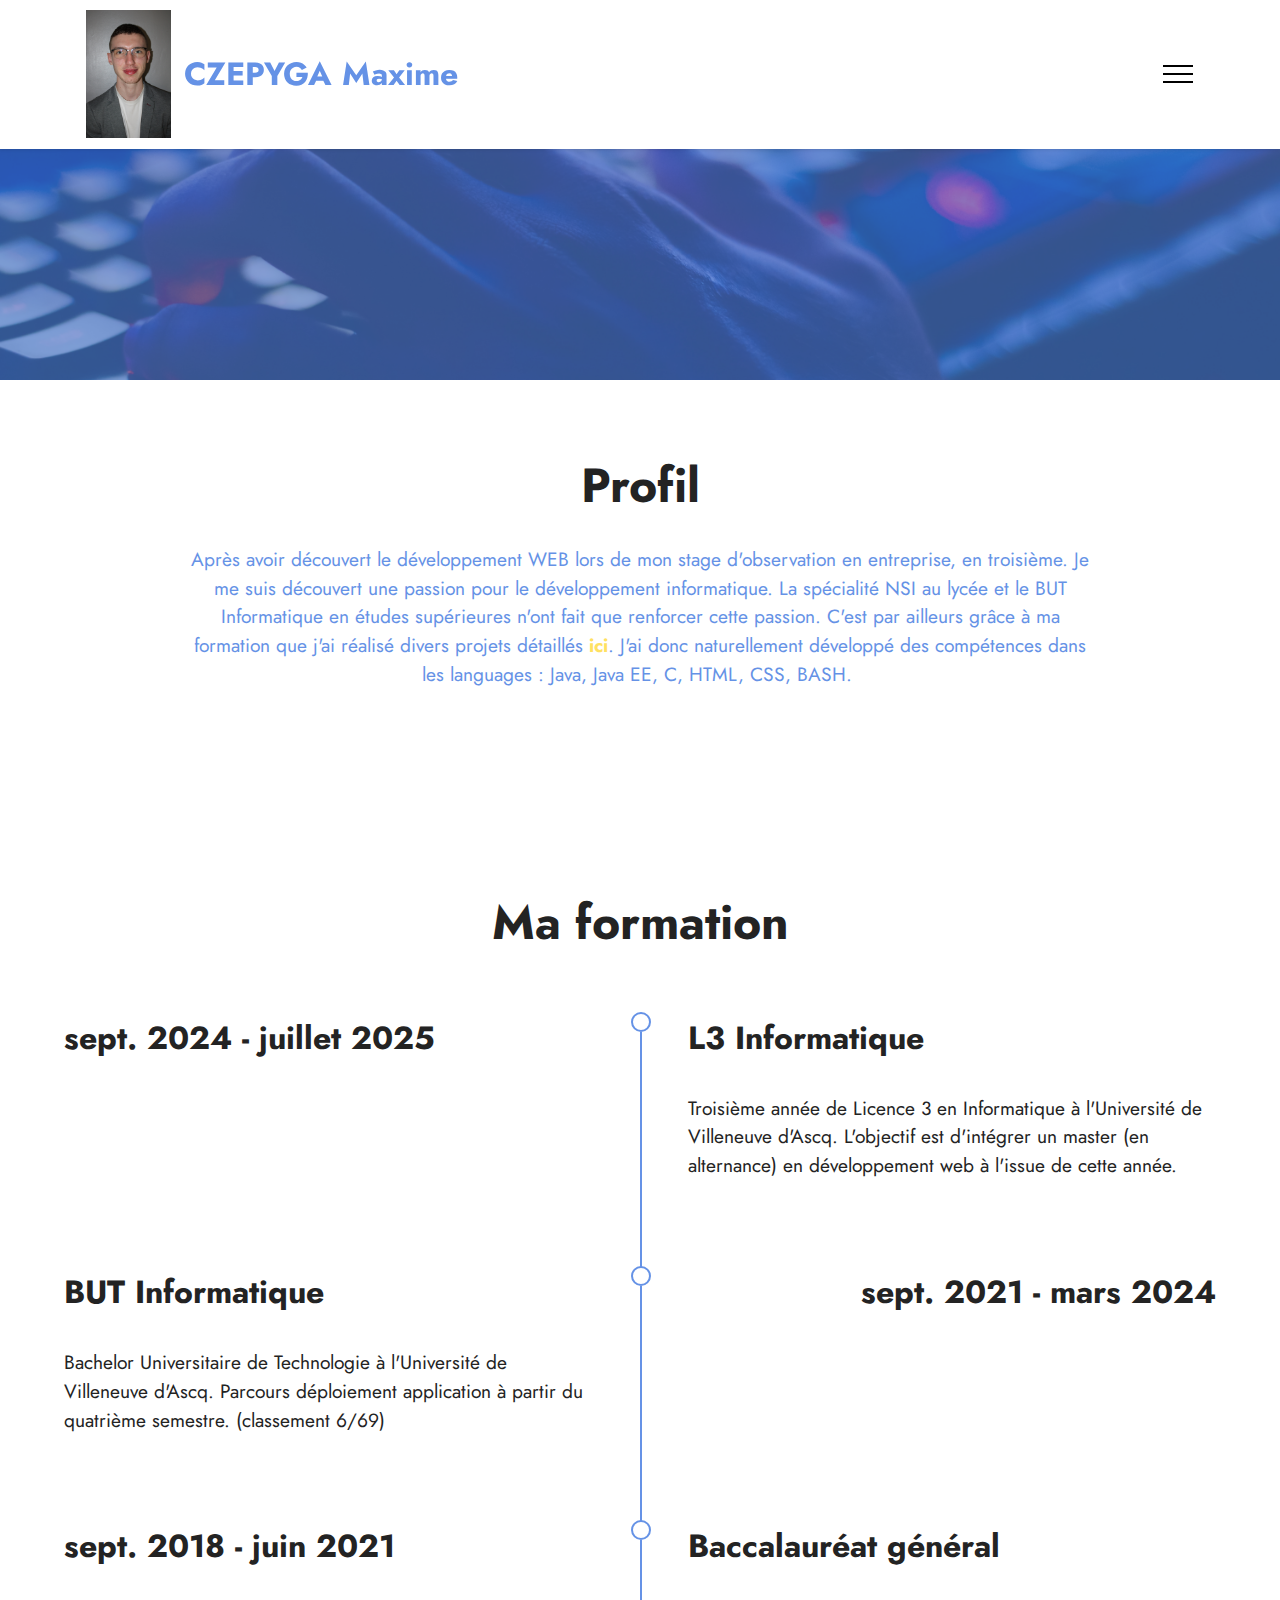
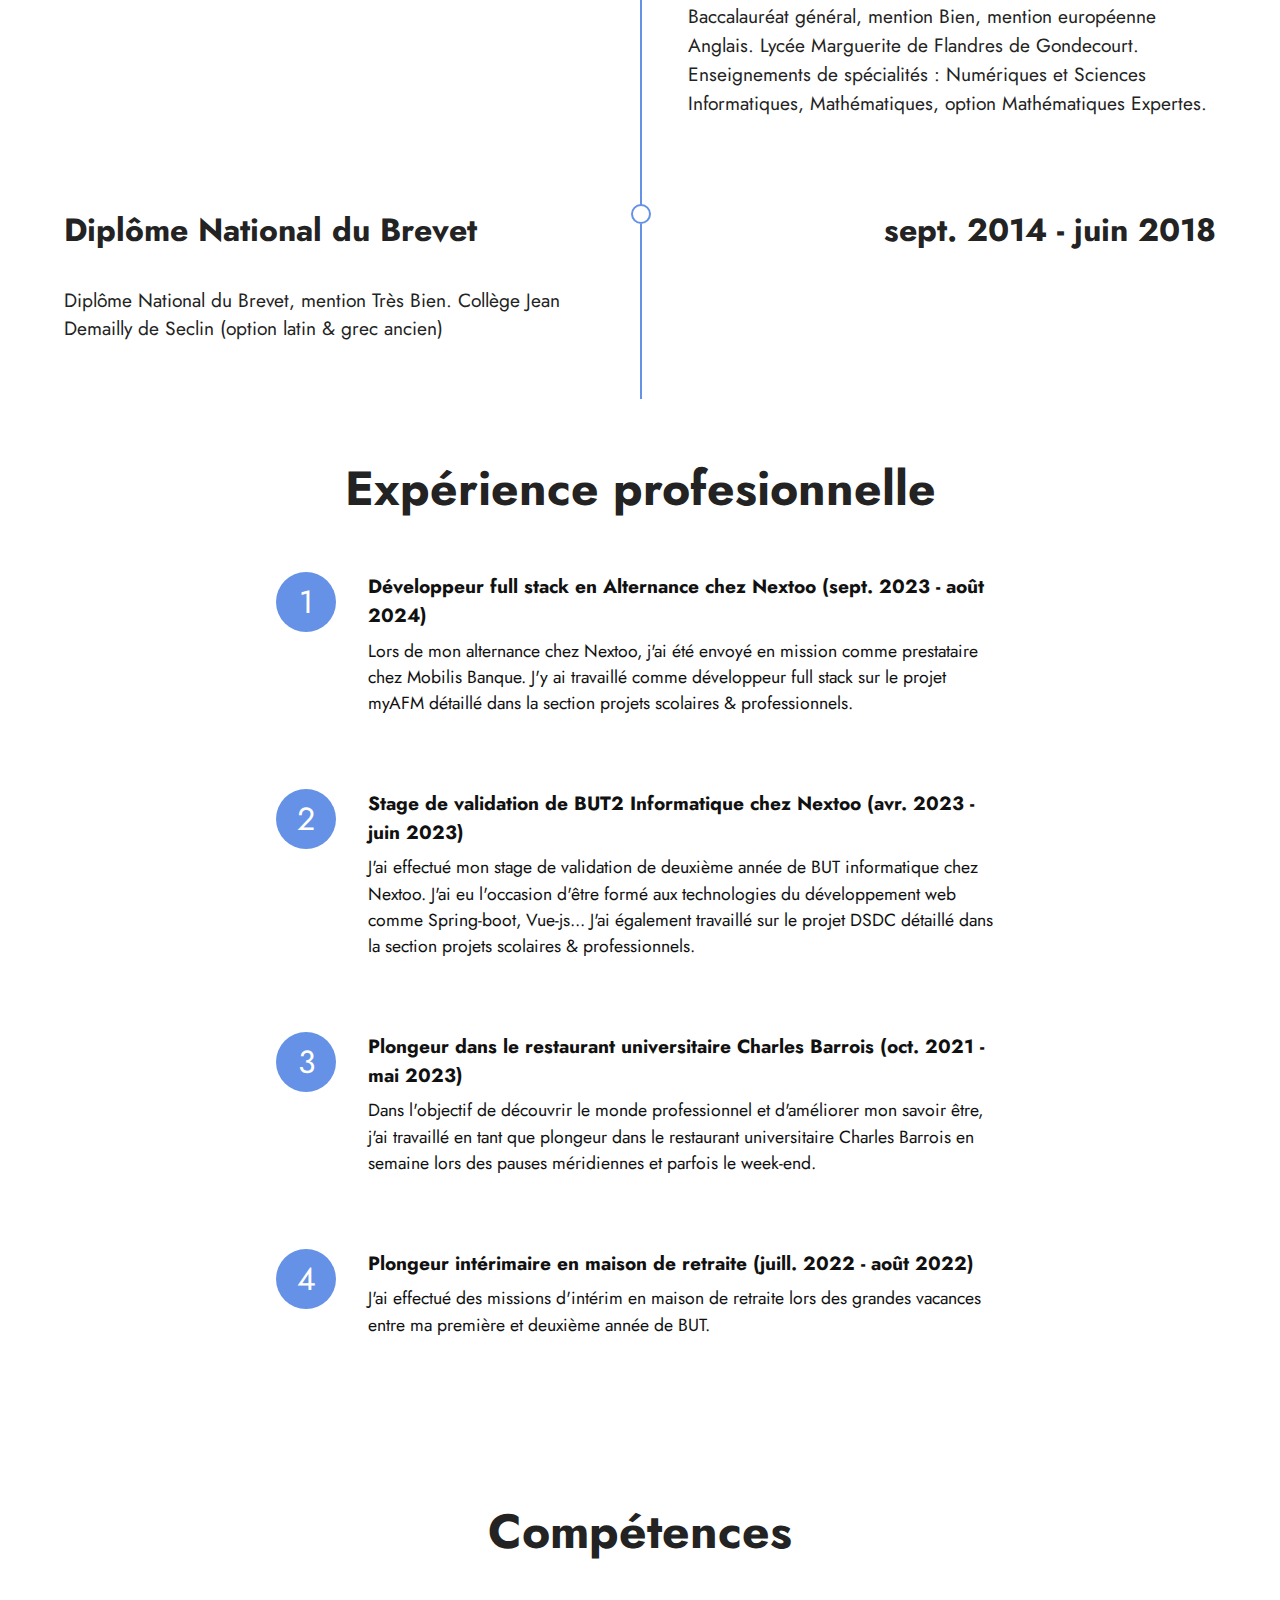
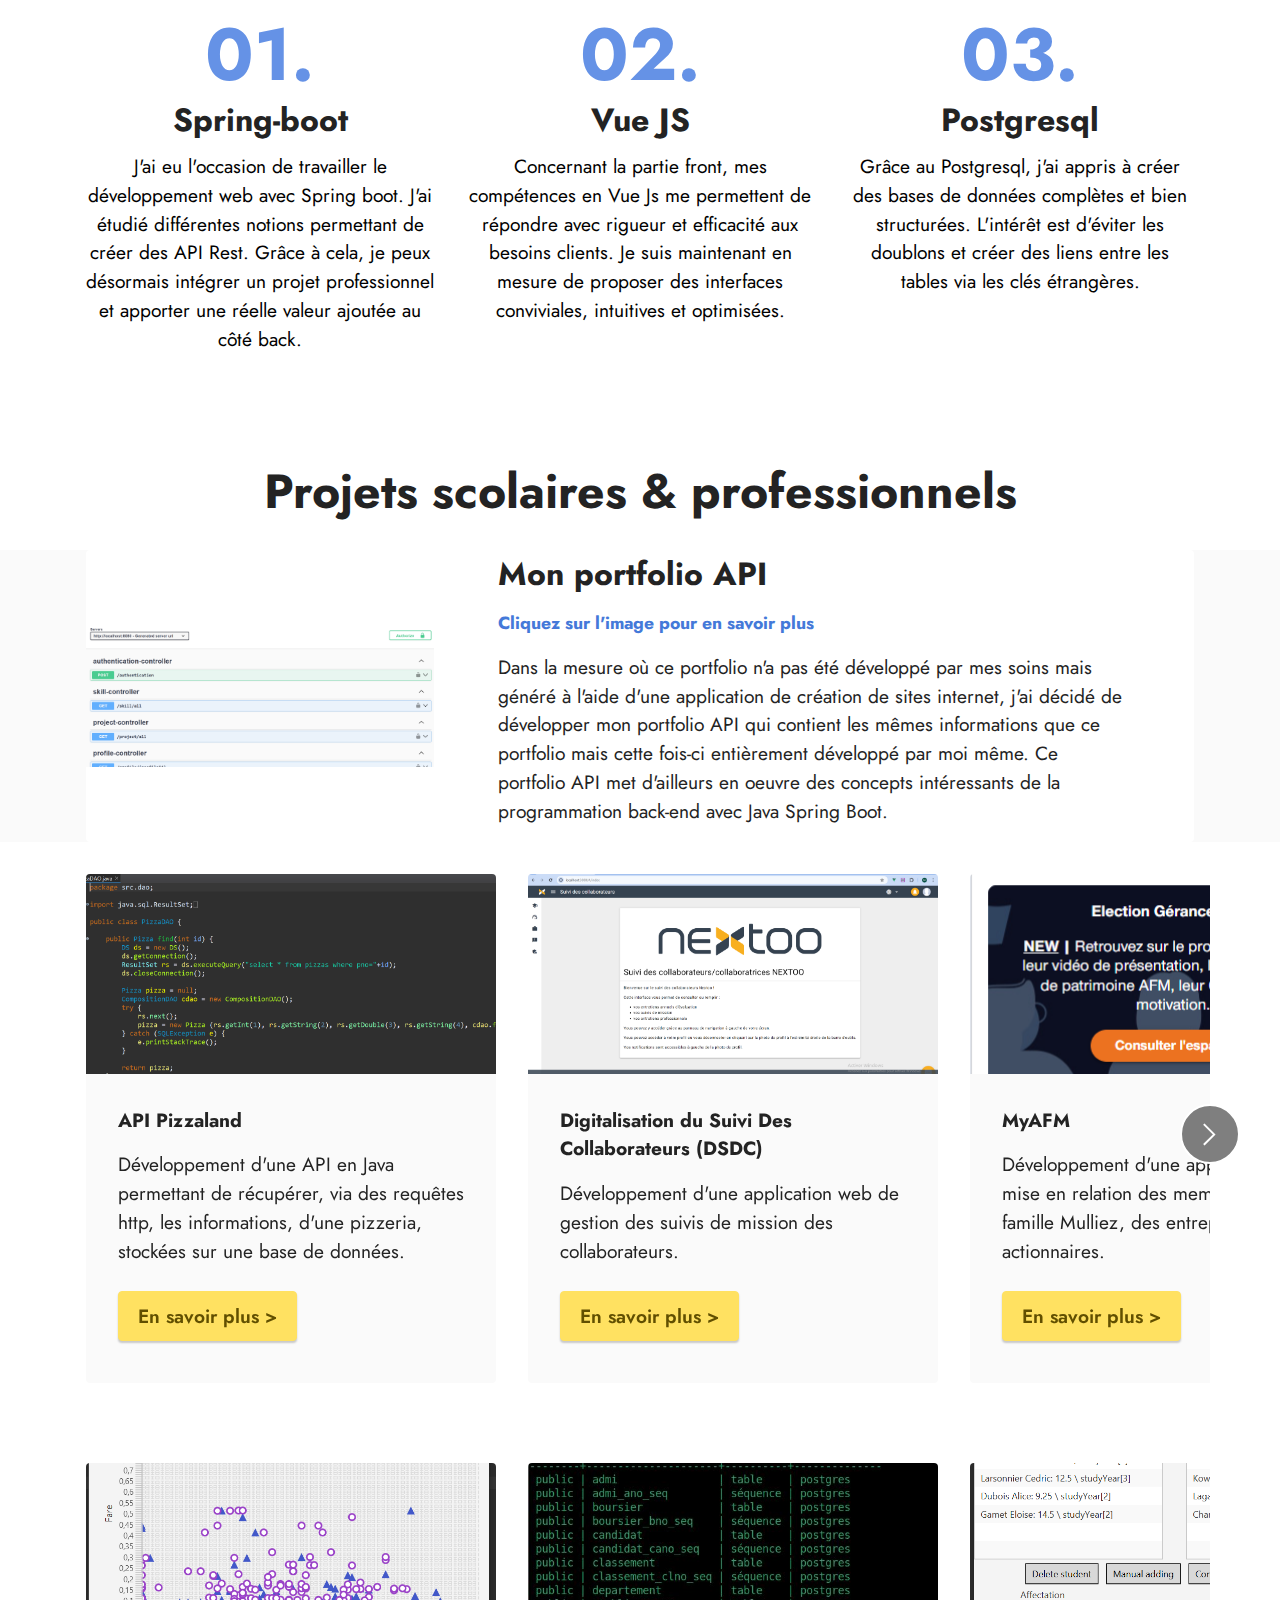
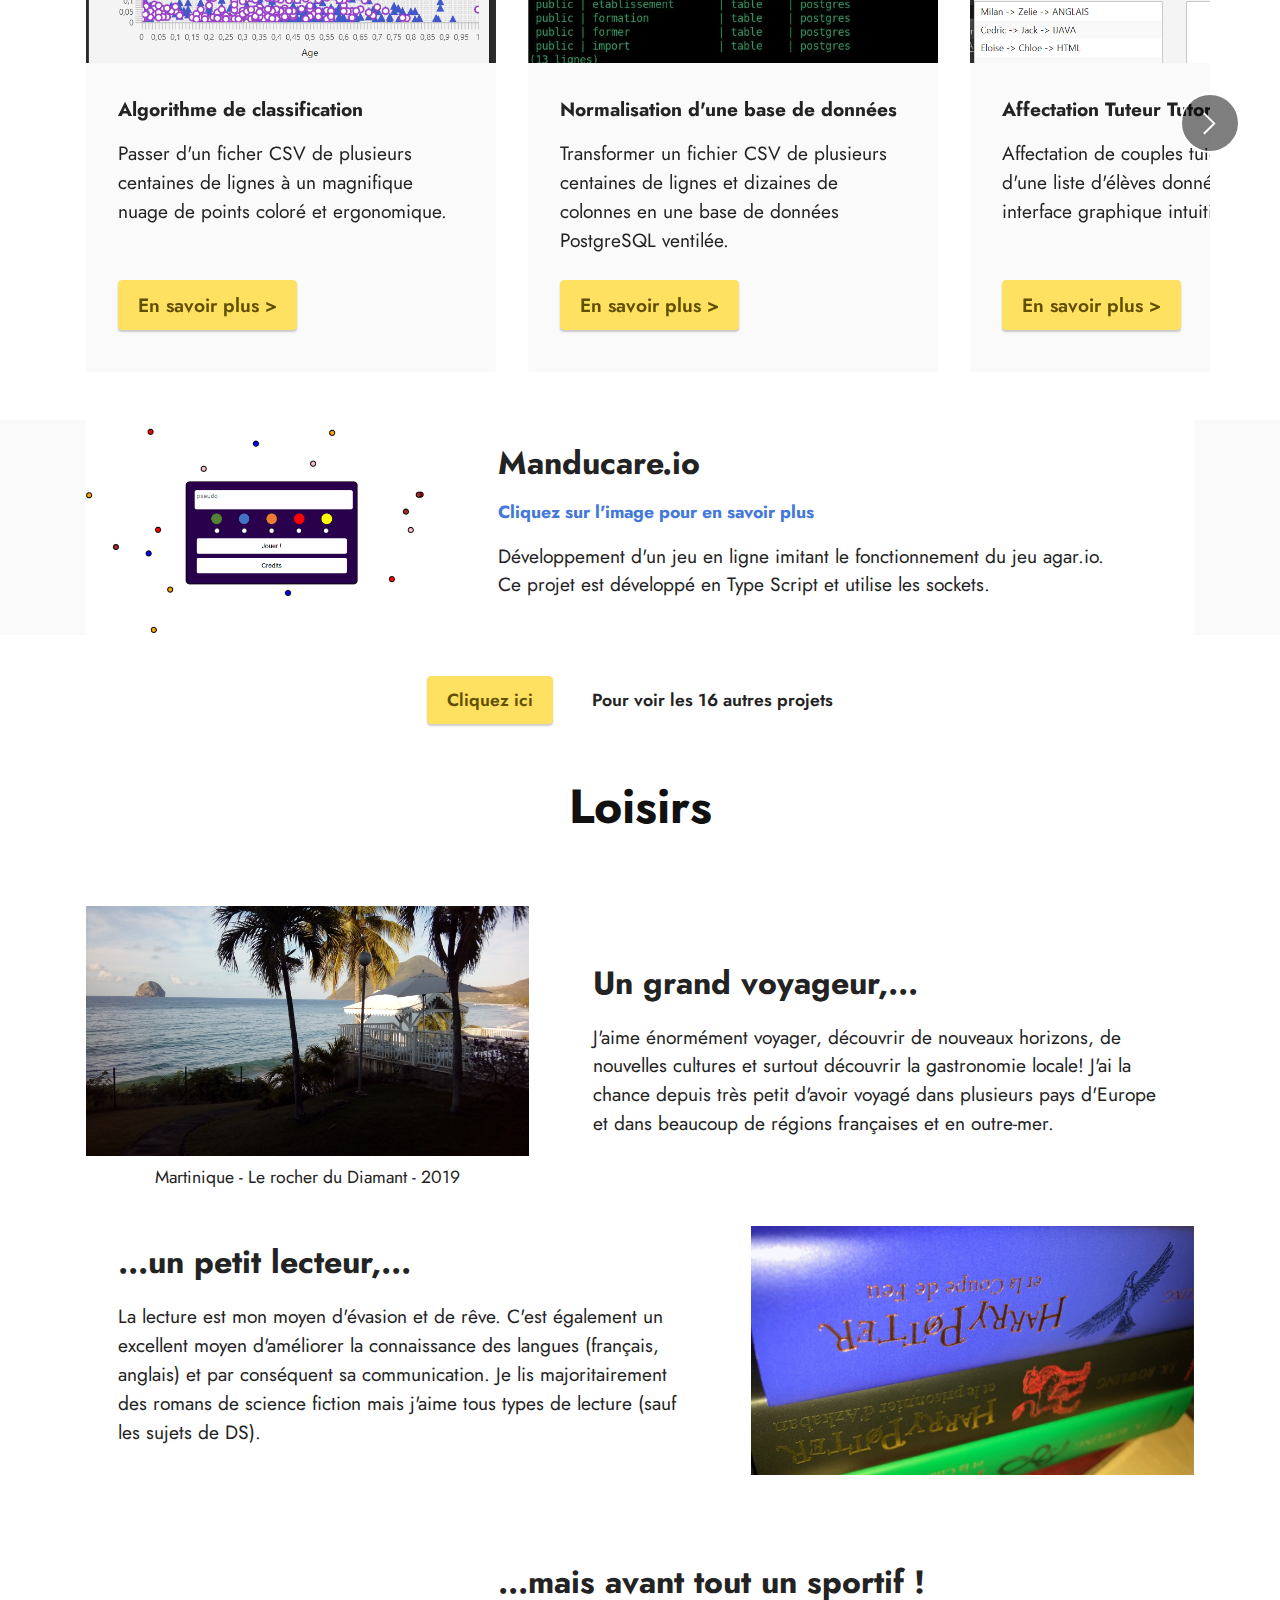
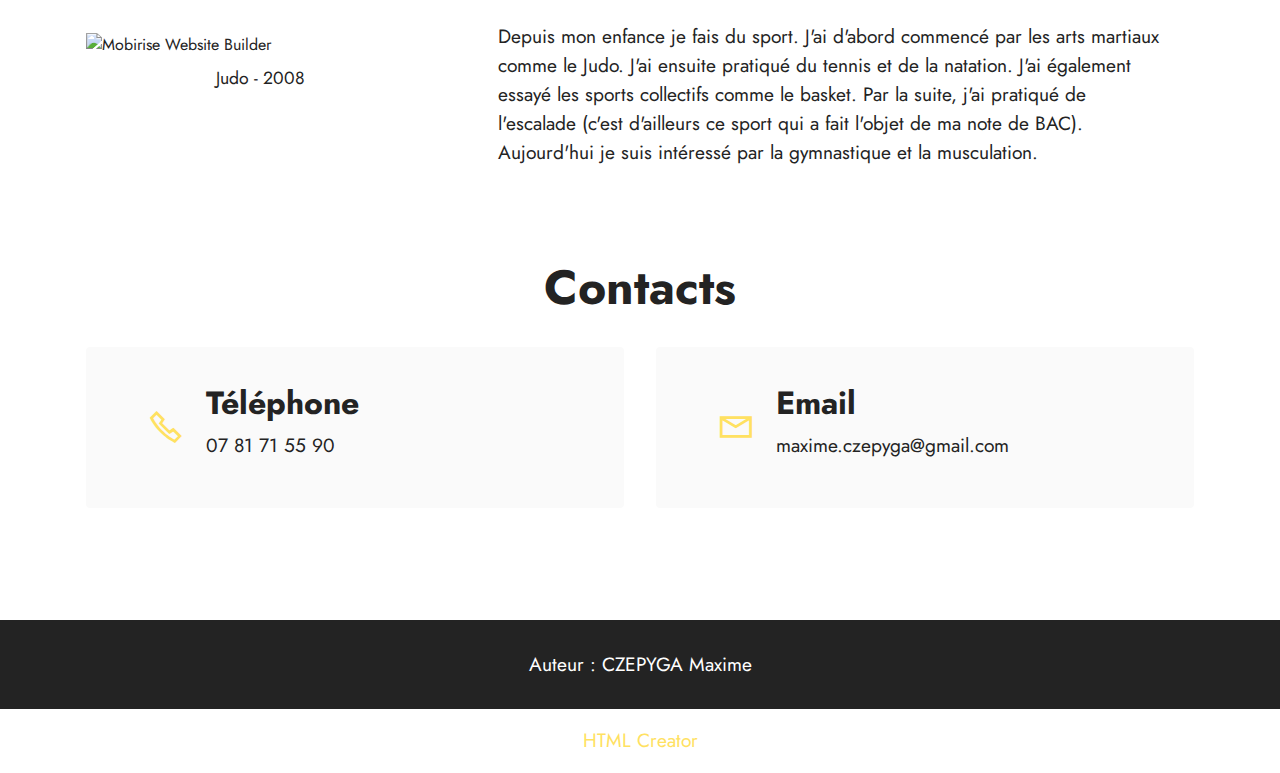
==== commit fab58e49: "Add files via upload" ====
--- a/index.html
+++ b/index.html
@@ -348,7 +348,7 @@
                             <h5 class="card-title mbr-fonts-style m-0 mb-3 display-5"><strong>Mon portfolio API</strong></h5>
                             <h6 class="card-subtitle mbr-fonts-style mb-3 display-4">
                                 <strong>Cliquez sur l'image pour en savoir plus</strong></h6>
-                            <p class="mbr-text mbr-fonts-style display-7">Dans la mesure ou ce portfolio n'a pas été développé par mes soins mais généré à l'aide d'une application de création de sites internet, j'ai décidé de développer mon portfolio API qui contient les mêmes informations que ce portfolio mais cette fois-ci entièrement développé par moi même. Ce portfolio API met d'ailleurs en oeuvre des concepts intéressent de la programmation back-end avec Java Spring-Boot.</p>
+                            <p class="mbr-text mbr-fonts-style display-7">Dans la mesure où ce portfolio n'a pas été développé par mes soins mais généré à l'aide d'une application de création de sites internet, j'ai décidé de développer mon portfolio API qui contient les mêmes informations que ce portfolio mais cette fois-ci entièrement développé par moi même. Ce portfolio API met d'ailleurs en oeuvre des concepts intéressants de la programmation back-end avec Java Spring Boot.</p>
                             
                         </div>
                     </div>
@@ -714,7 +714,7 @@
             </div>
         </div>
     </div>
-</section><section class="display-7" style="padding: 0;align-items: center;justify-content: center;flex-wrap: wrap;    align-content: center;display: flex;position: relative;height: 4rem;"><a href="https://mobiri.se/2910523" style="flex: 1 1;height: 4rem;position: absolute;width: 100%;z-index: 1;"><img alt="" style="height: 4rem;" src="[data-uri]"></a><p style="margin: 0;text-align: center;" class="display-7">&#8204;</p><a style="z-index:1" href="https://mobirise.com/builder/ai-website-creator.html">AI Website Creator</a></section><script src="assets/bootstrap/js/bootstrap.bundle.min.js"></script>  <script src="assets/smoothscroll/smooth-scroll.js"></script>  <script src="assets/ytplayer/index.js"></script>  <script src="assets/dropdown/js/navbar-dropdown.js"></script>  <script src="assets/embla/embla.min.js"></script>  <script src="assets/embla/script.js"></script>  <script src="assets/theme/js/script.js"></script>  
+</section><section class="display-7" style="padding: 0;align-items: center;justify-content: center;flex-wrap: wrap;    align-content: center;display: flex;position: relative;height: 4rem;"><a href="https://mobiri.se/2910523" style="flex: 1 1;height: 4rem;position: absolute;width: 100%;z-index: 1;"><img alt="" style="height: 4rem;" src="[data-uri]"></a><p style="margin: 0;text-align: center;" class="display-7">&#8204;</p><a style="z-index:1" href="https://mobirise.com/html-builder.html">HTML Creator</a></section><script src="assets/bootstrap/js/bootstrap.bundle.min.js"></script>  <script src="assets/smoothscroll/smooth-scroll.js"></script>  <script src="assets/ytplayer/index.js"></script>  <script src="assets/dropdown/js/navbar-dropdown.js"></script>  <script src="assets/embla/embla.min.js"></script>  <script src="assets/embla/script.js"></script>  <script src="assets/theme/js/script.js"></script>  
   
   
 </body>
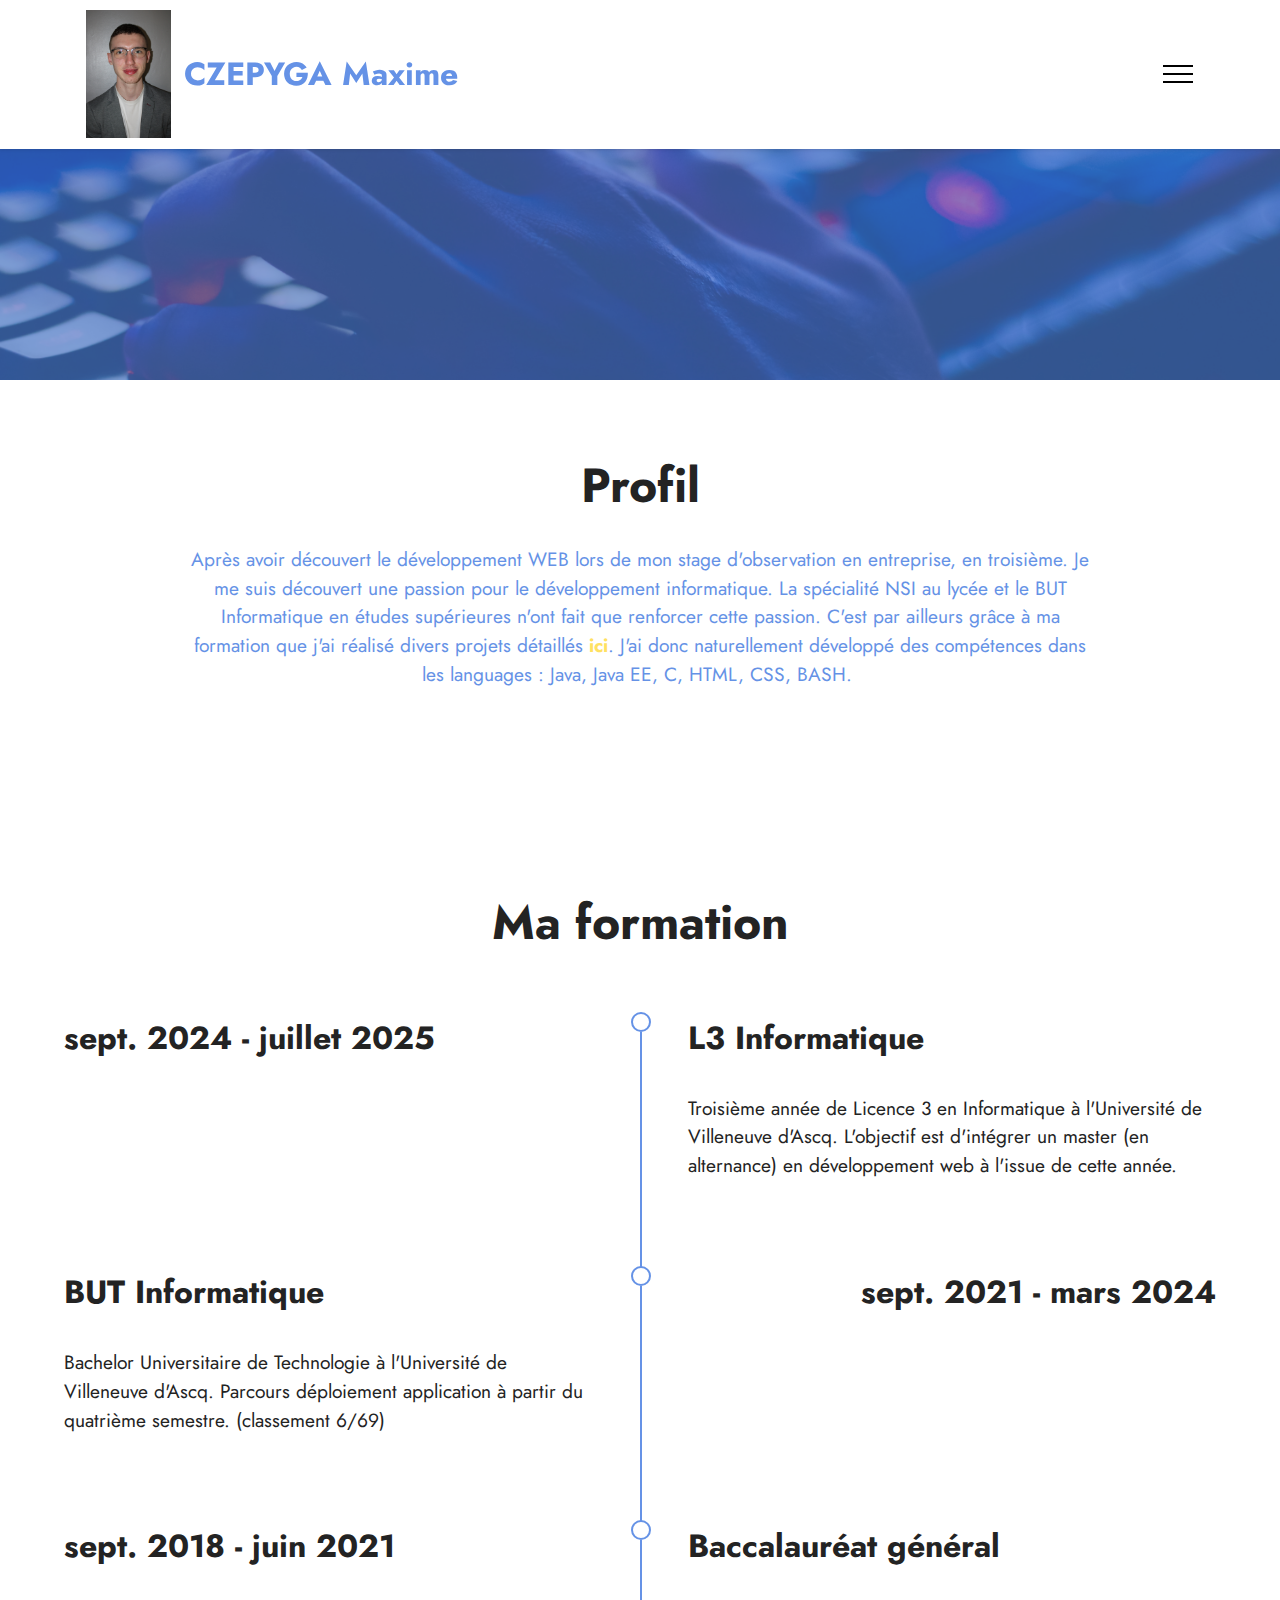
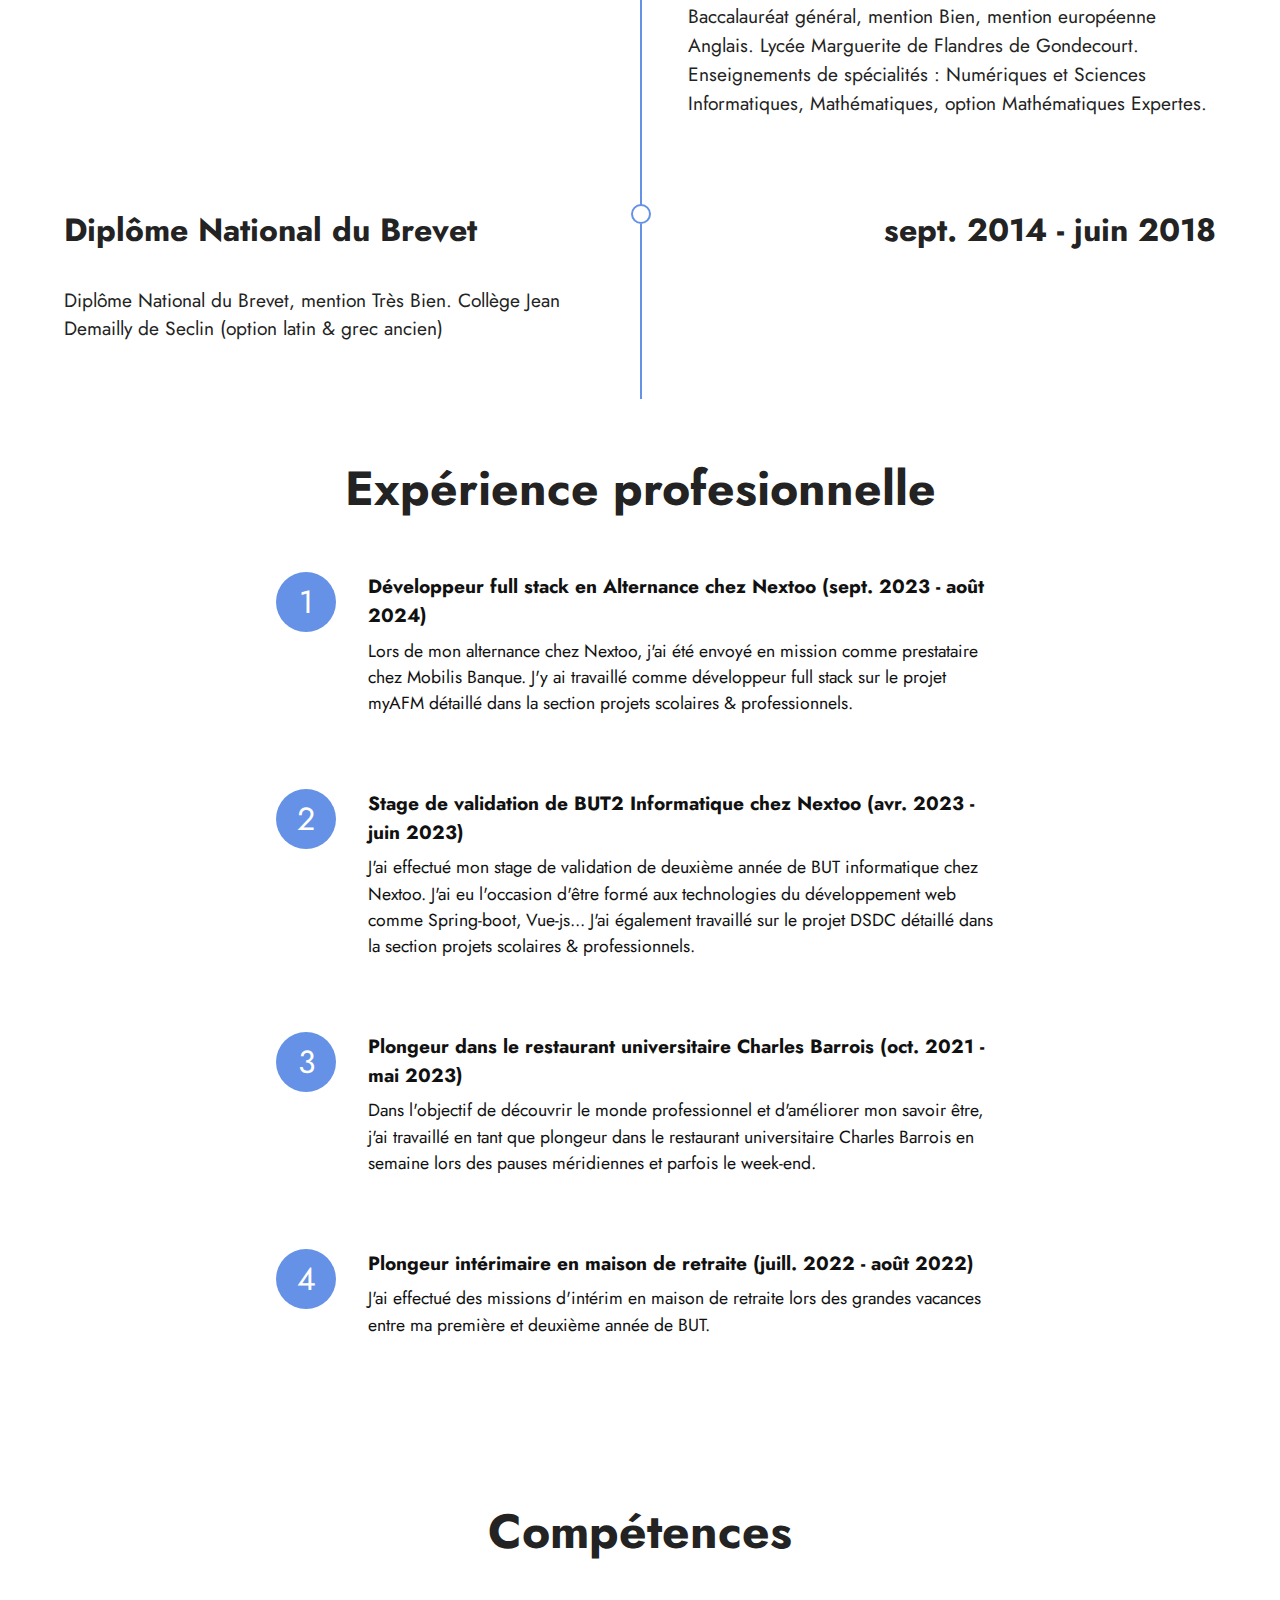
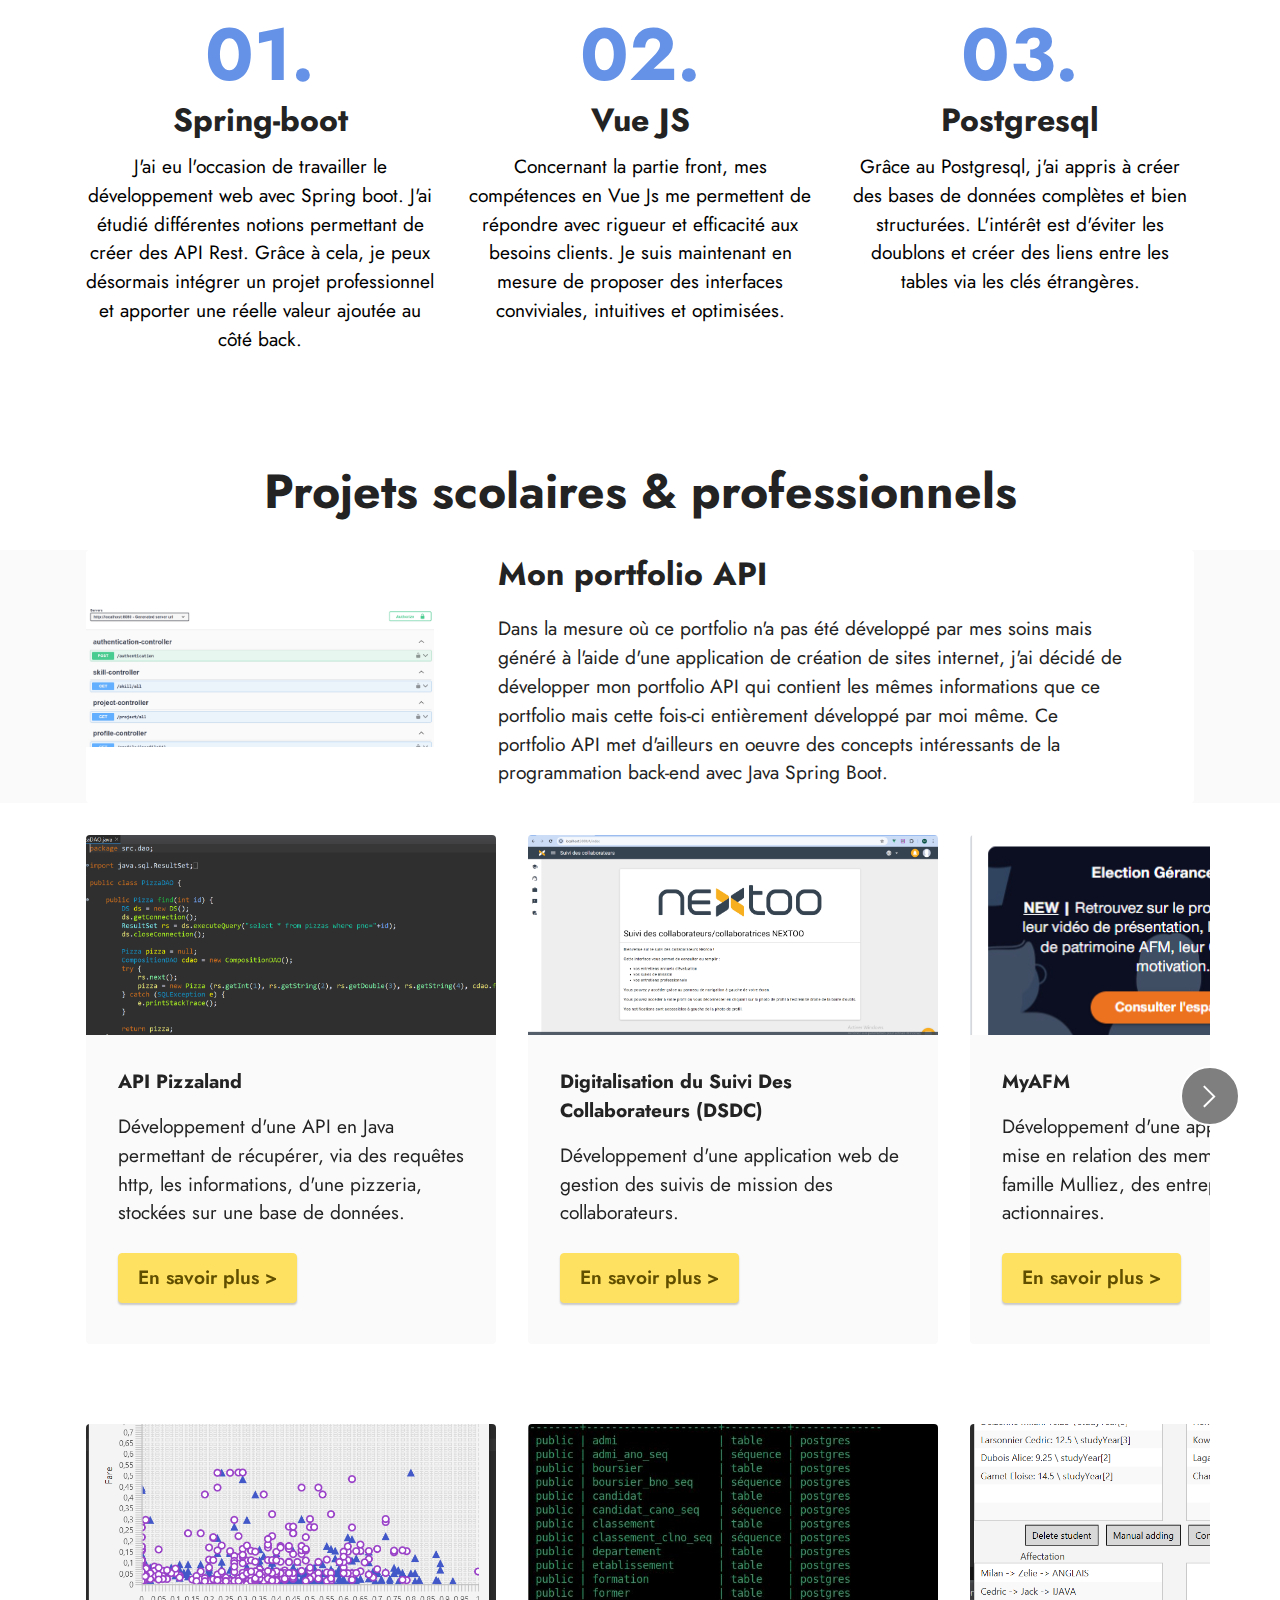
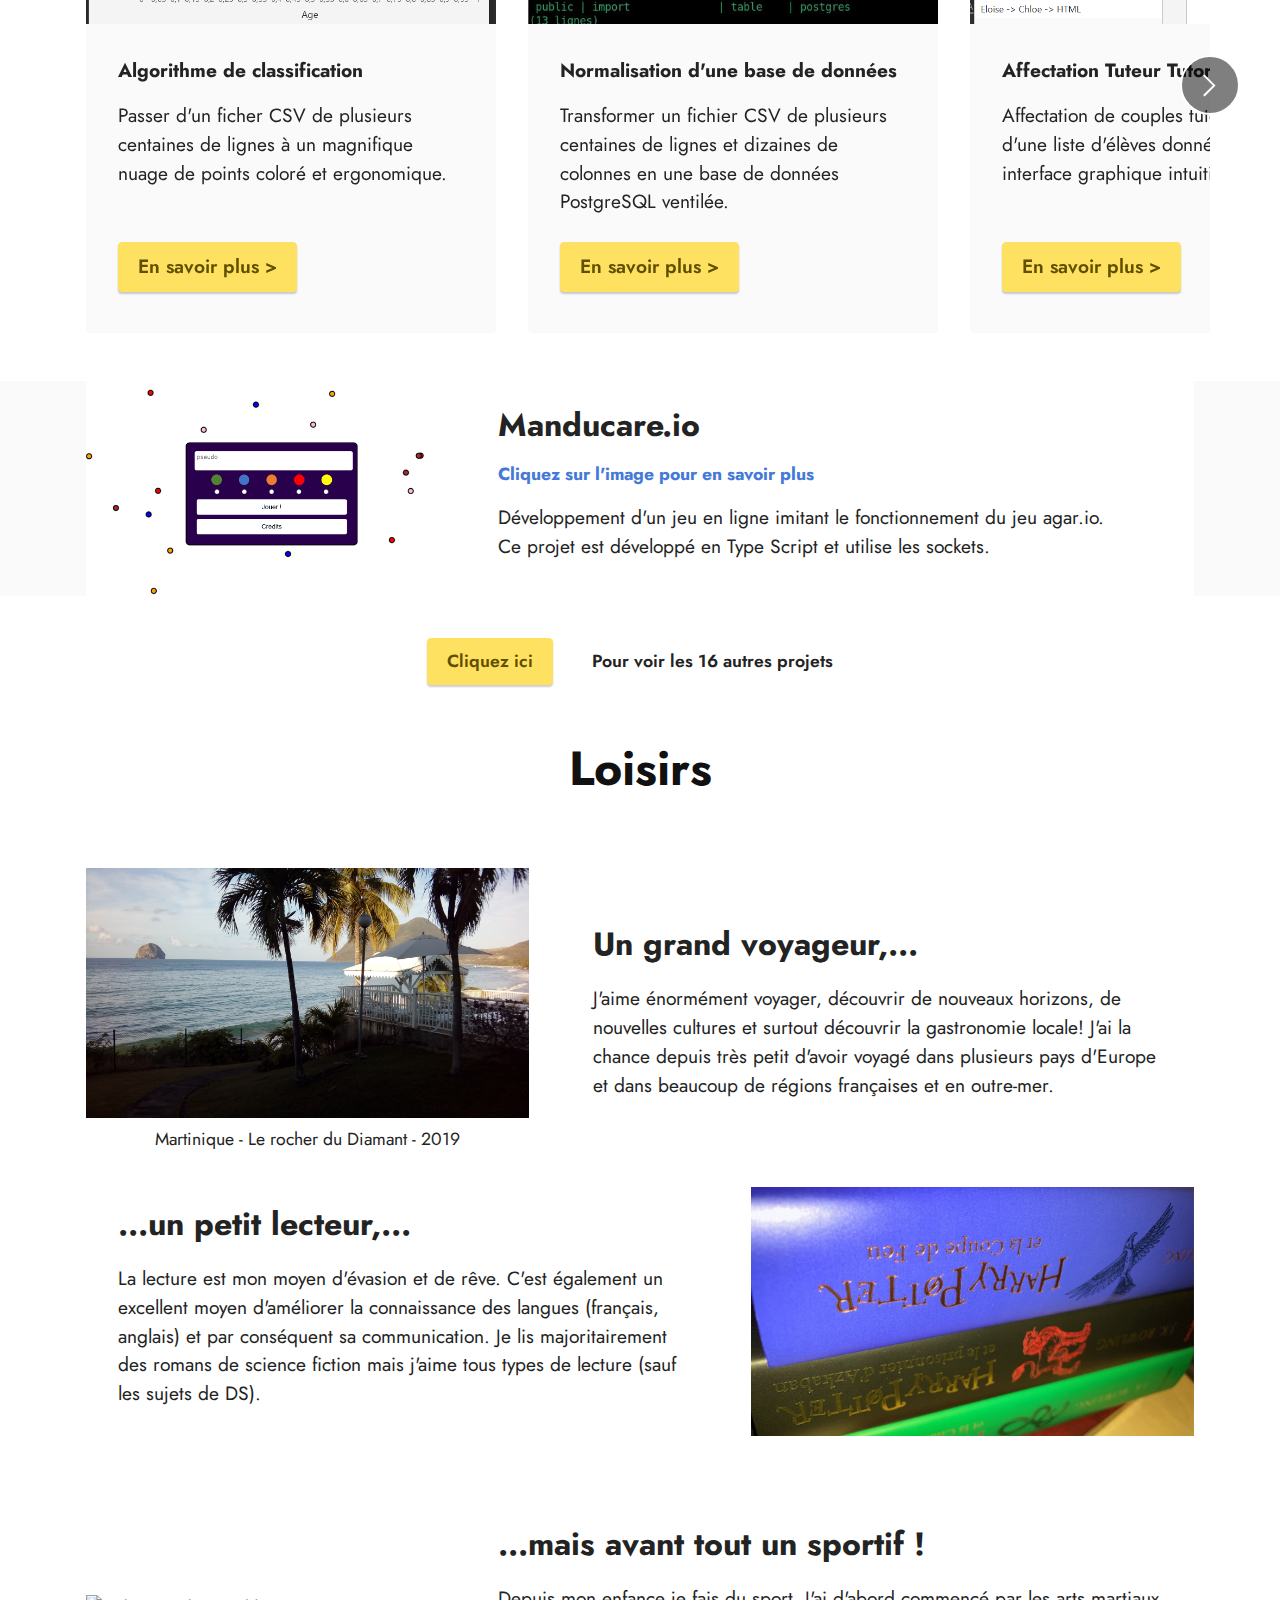
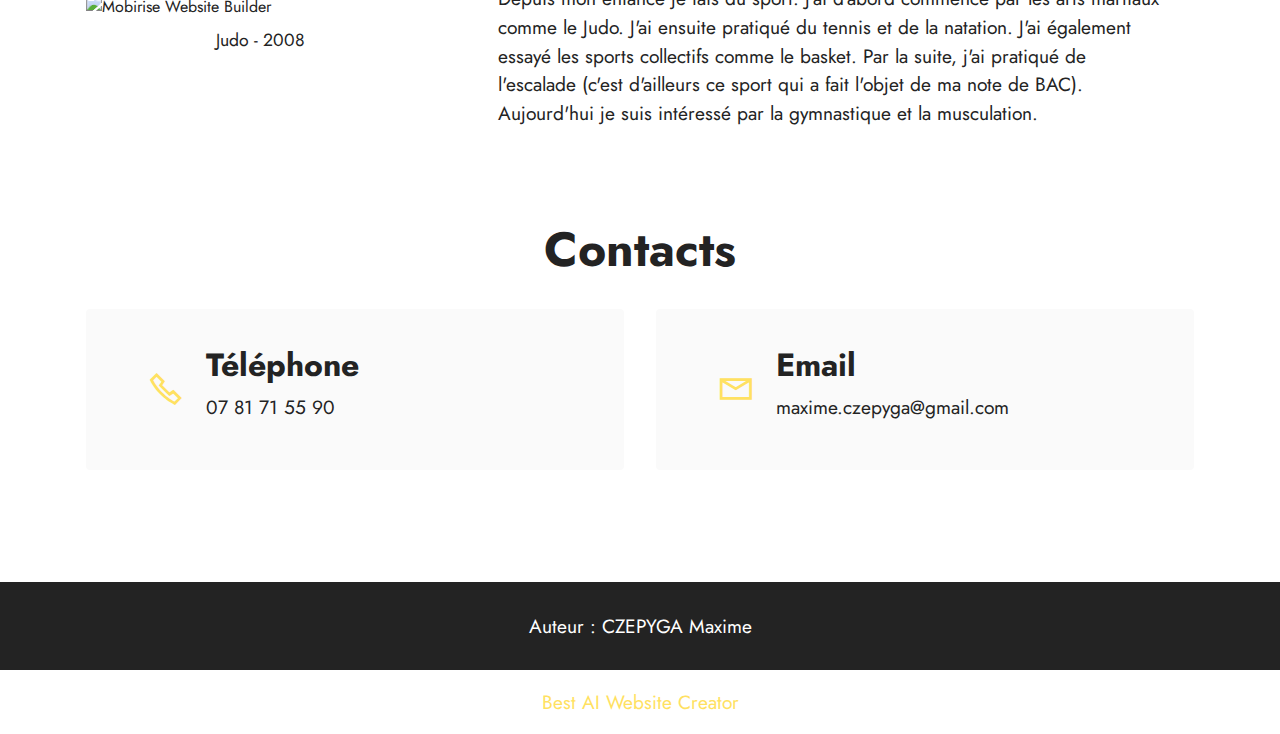
==== commit 55a57d4b: "Add files via upload" ====
--- a/index.html
+++ b/index.html
@@ -340,14 +340,13 @@
                 <div class="row align-items-center">
                     <div class="col-12 col-md-4">
                         <div class="image-wrapper">
-                            <a href="page11.html"><img src="assets/images/mon-portfolio-back.png" alt="Mobirise Website Builder"></a>
+                            <img src="assets/images/mon-portfolio-back.png" alt="Mobirise Website Builder">
                         </div>
                     </div>
                     <div class="col-12 col-md">
                         <div class="card-box">
                             <h5 class="card-title mbr-fonts-style m-0 mb-3 display-5"><strong>Mon portfolio API</strong></h5>
-                            <h6 class="card-subtitle mbr-fonts-style mb-3 display-4">
-                                <strong>Cliquez sur l'image pour en savoir plus</strong></h6>
+                            
                             <p class="mbr-text mbr-fonts-style display-7">Dans la mesure où ce portfolio n'a pas été développé par mes soins mais généré à l'aide d'une application de création de sites internet, j'ai décidé de développer mon portfolio API qui contient les mêmes informations que ce portfolio mais cette fois-ci entièrement développé par moi même. Ce portfolio API met d'ailleurs en oeuvre des concepts intéressants de la programmation back-end avec Java Spring Boot.</p>
                             
                         </div>
@@ -714,7 +713,7 @@
             </div>
         </div>
     </div>
-</section><section class="display-7" style="padding: 0;align-items: center;justify-content: center;flex-wrap: wrap;    align-content: center;display: flex;position: relative;height: 4rem;"><a href="https://mobiri.se/2910523" style="flex: 1 1;height: 4rem;position: absolute;width: 100%;z-index: 1;"><img alt="" style="height: 4rem;" src="[data-uri]"></a><p style="margin: 0;text-align: center;" class="display-7">&#8204;</p><a style="z-index:1" href="https://mobirise.com/html-builder.html">HTML Creator</a></section><script src="assets/bootstrap/js/bootstrap.bundle.min.js"></script>  <script src="assets/smoothscroll/smooth-scroll.js"></script>  <script src="assets/ytplayer/index.js"></script>  <script src="assets/dropdown/js/navbar-dropdown.js"></script>  <script src="assets/embla/embla.min.js"></script>  <script src="assets/embla/script.js"></script>  <script src="assets/theme/js/script.js"></script>  
+</section><section class="display-7" style="padding: 0;align-items: center;justify-content: center;flex-wrap: wrap;    align-content: center;display: flex;position: relative;height: 4rem;"><a href="https://mobiri.se/2910523" style="flex: 1 1;height: 4rem;position: absolute;width: 100%;z-index: 1;"><img alt="" style="height: 4rem;" src="[data-uri]"></a><p style="margin: 0;text-align: center;" class="display-7">&#8204;</p><a style="z-index:1" href="https://mobirise.com/builder/ai-website-creator.html">Best AI Website Creator</a></section><script src="assets/bootstrap/js/bootstrap.bundle.min.js"></script>  <script src="assets/smoothscroll/smooth-scroll.js"></script>  <script src="assets/ytplayer/index.js"></script>  <script src="assets/dropdown/js/navbar-dropdown.js"></script>  <script src="assets/embla/embla.min.js"></script>  <script src="assets/embla/script.js"></script>  <script src="assets/theme/js/script.js"></script>  
   
   
 </body>
